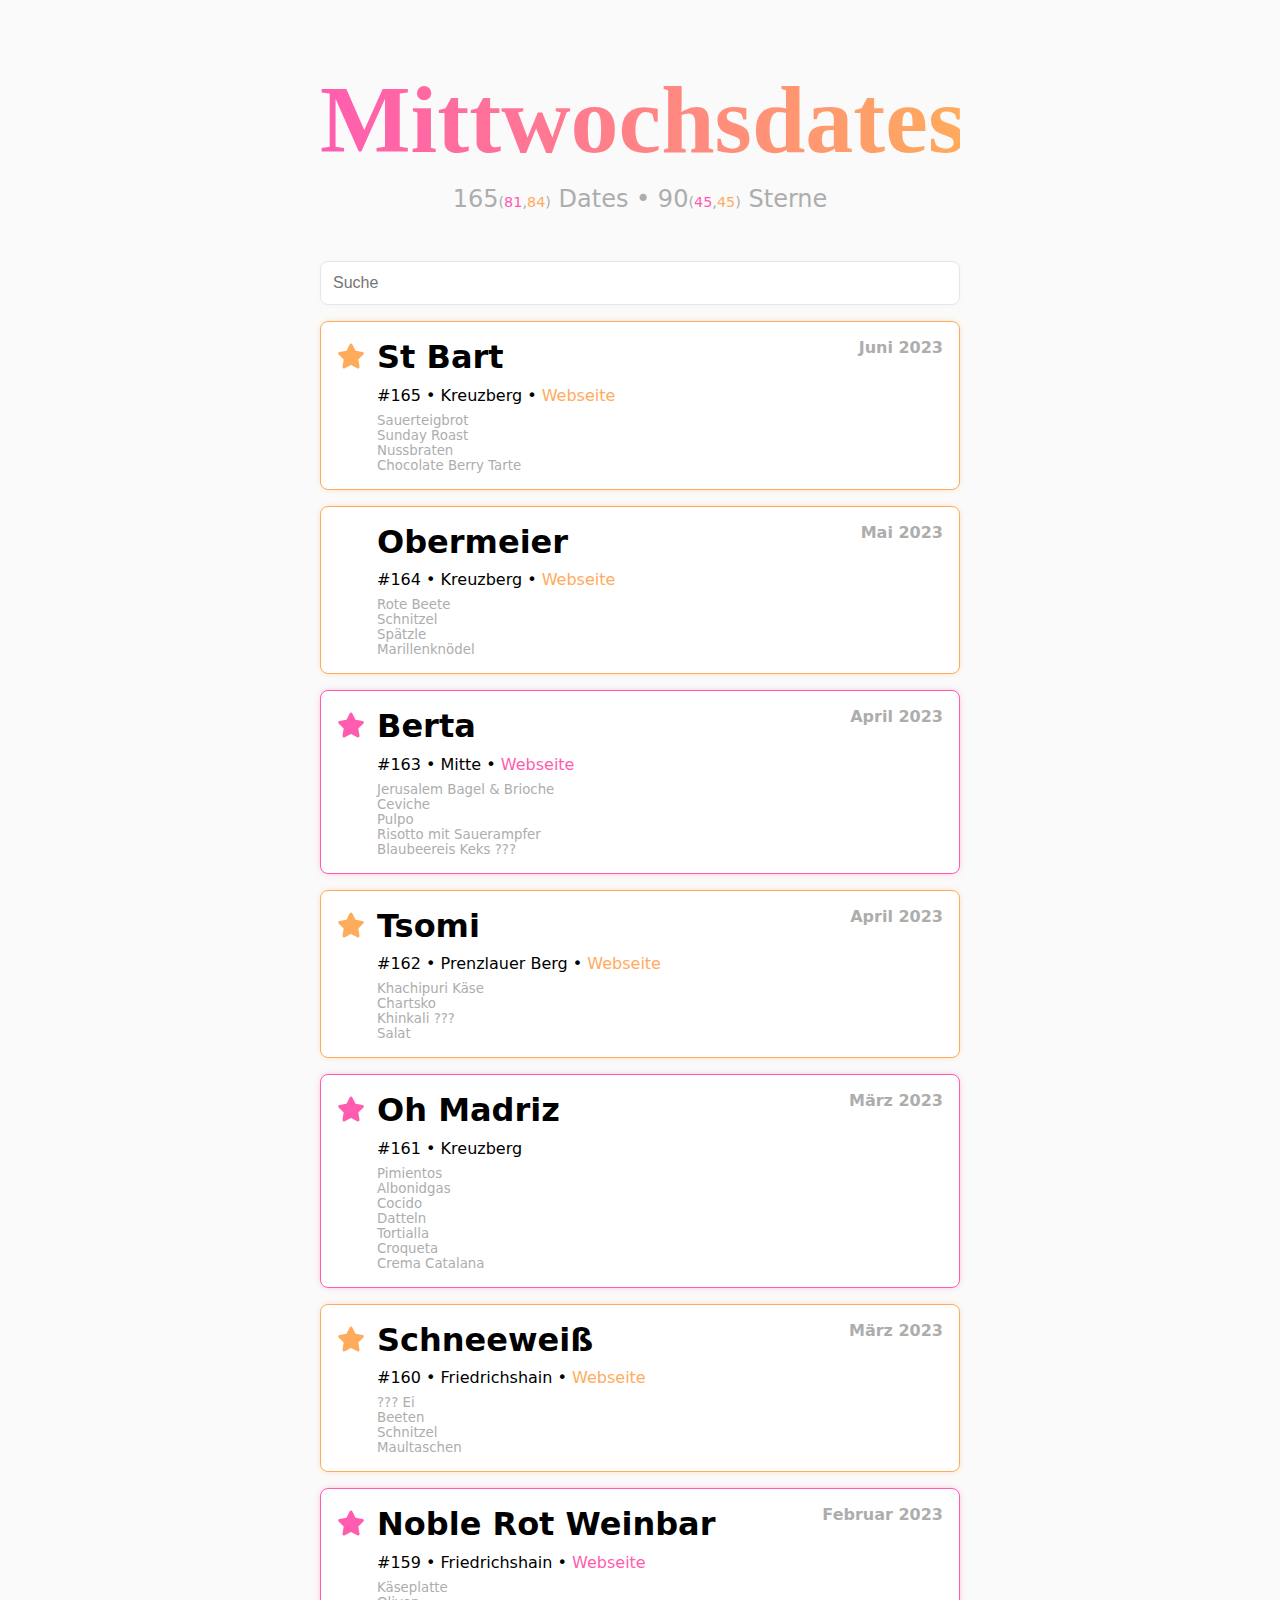
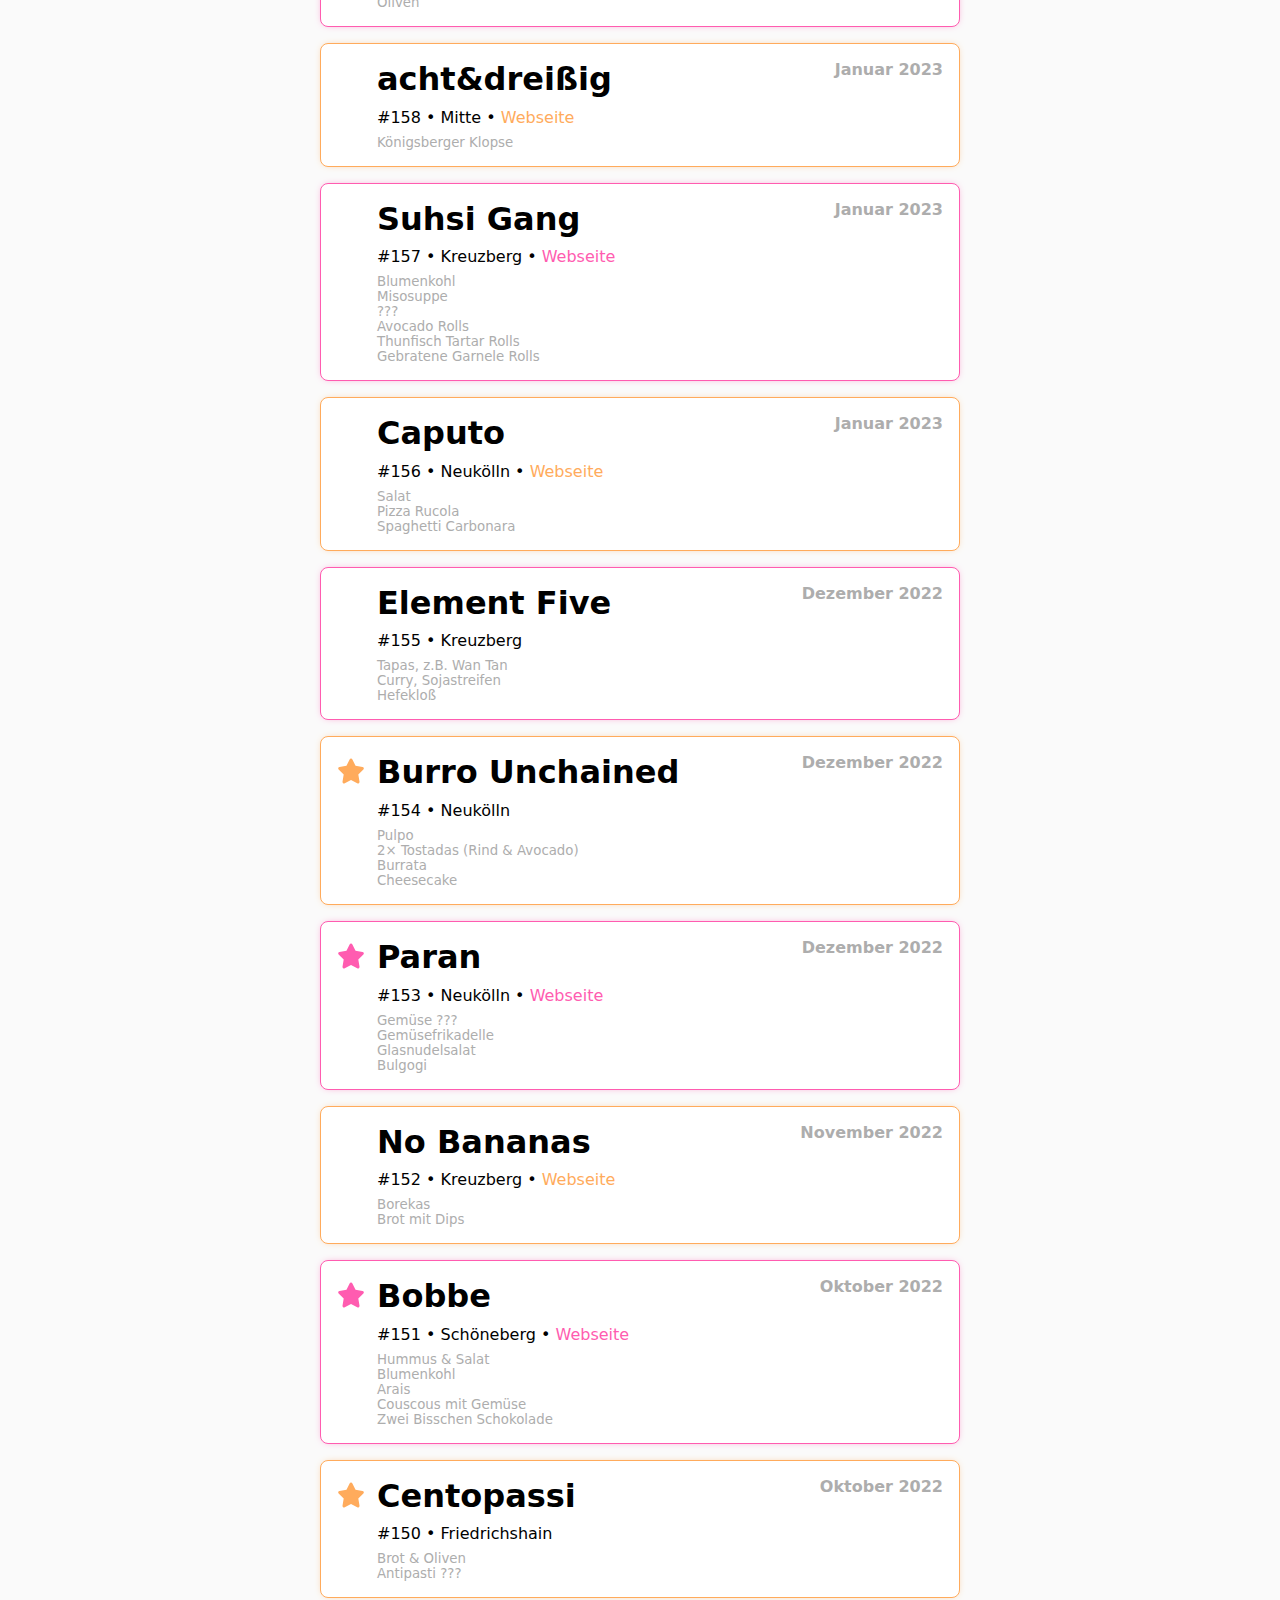
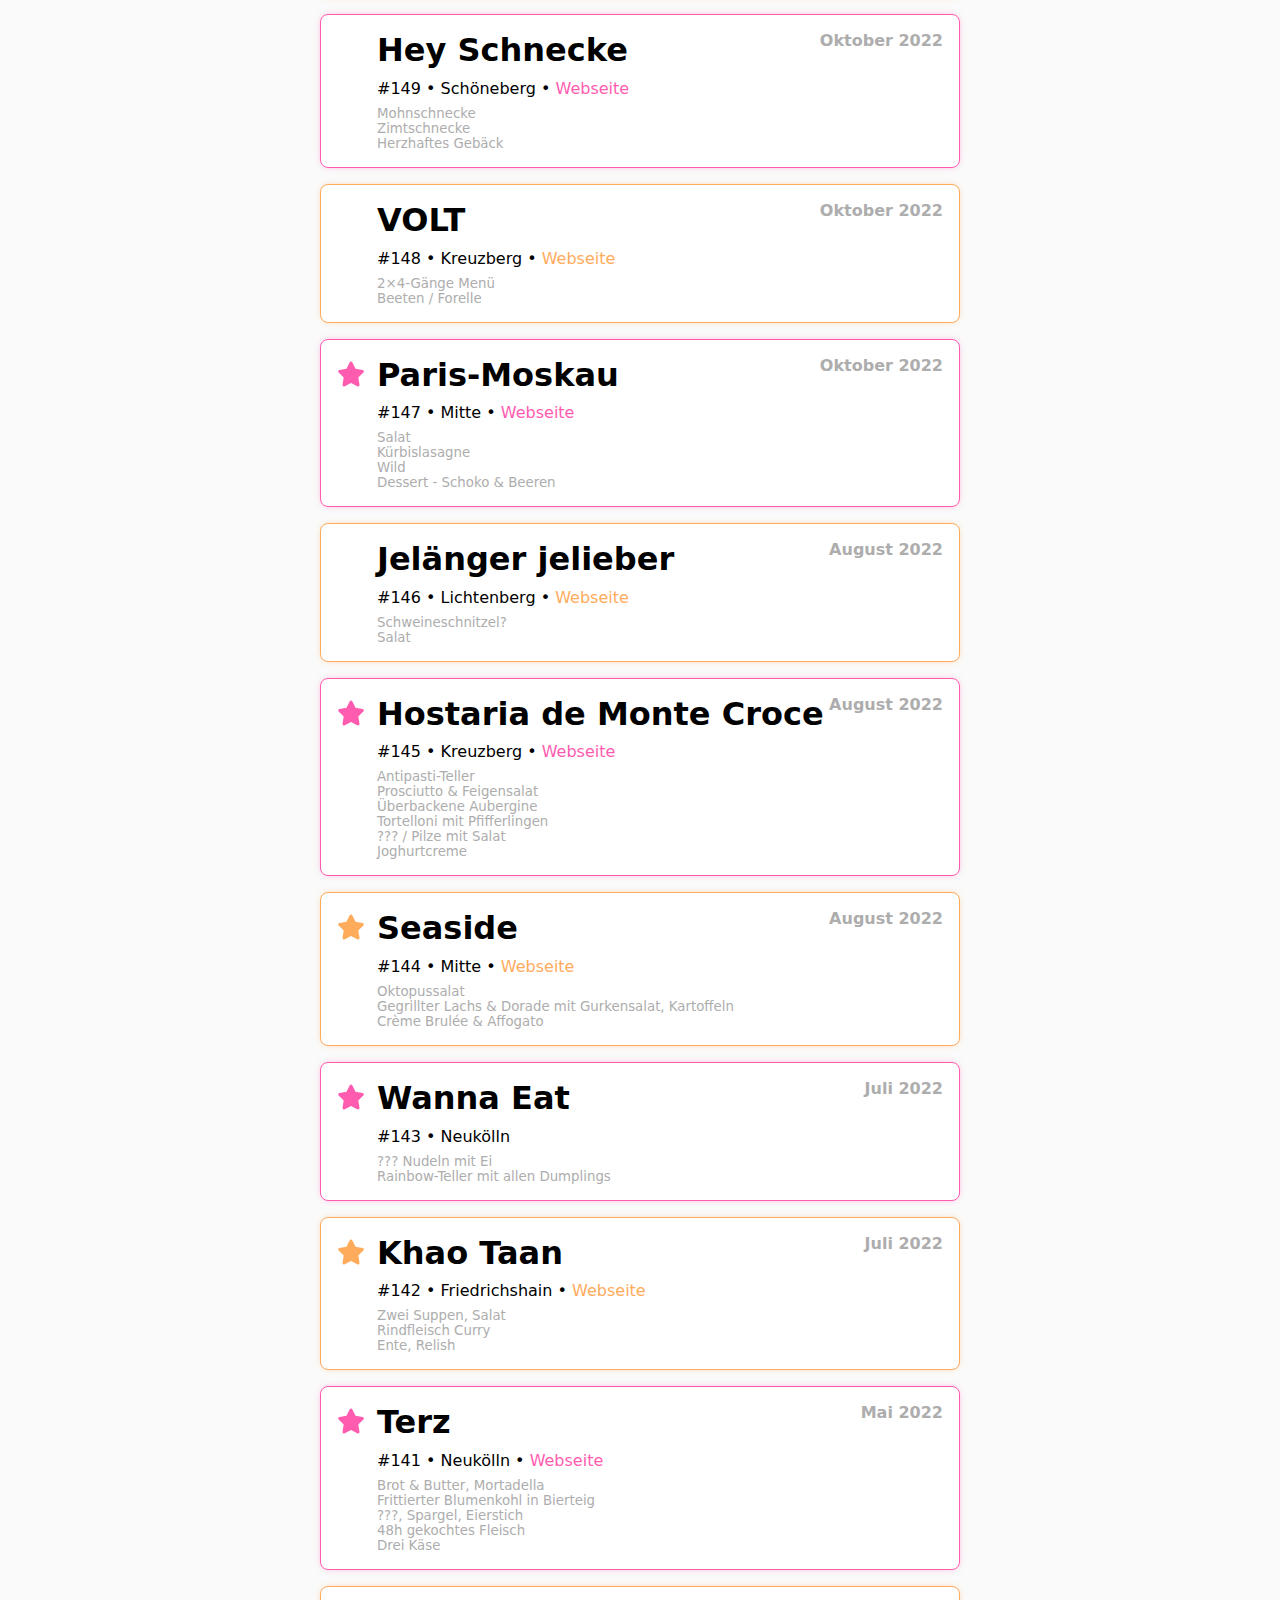
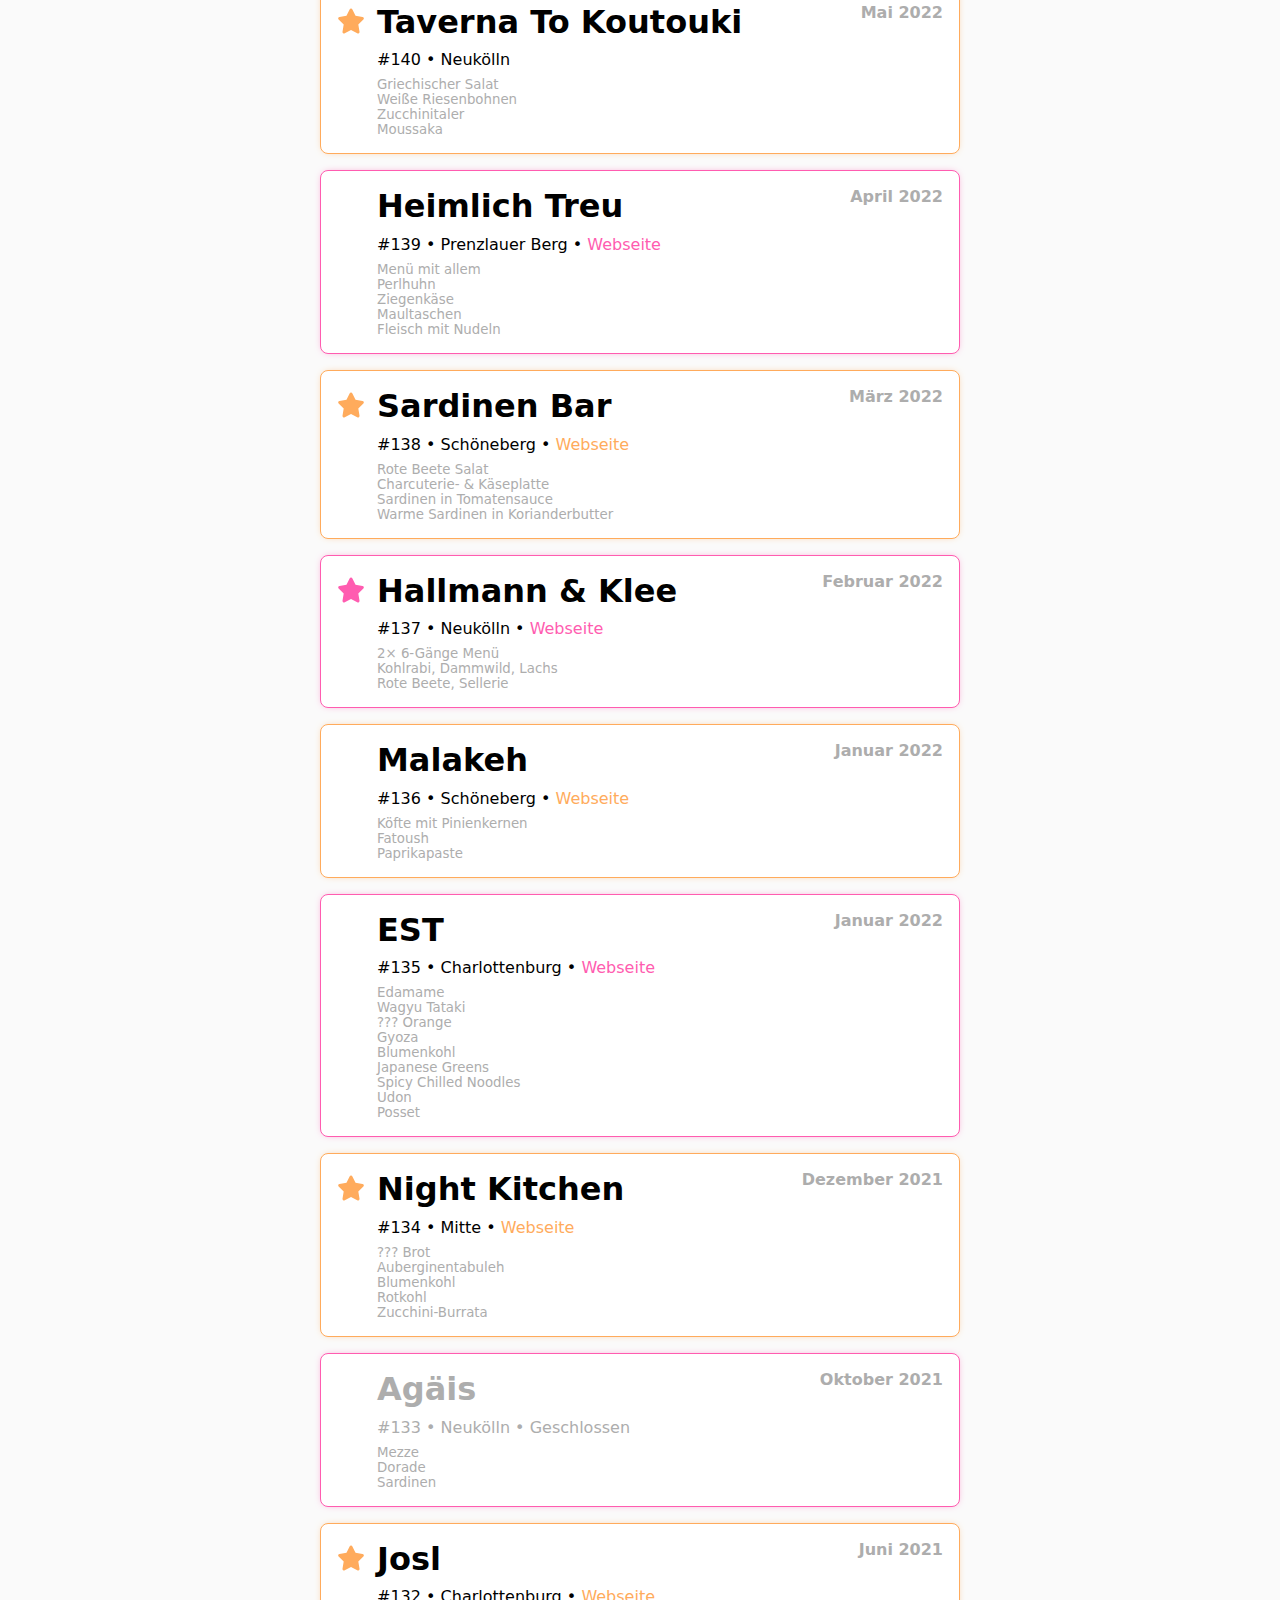
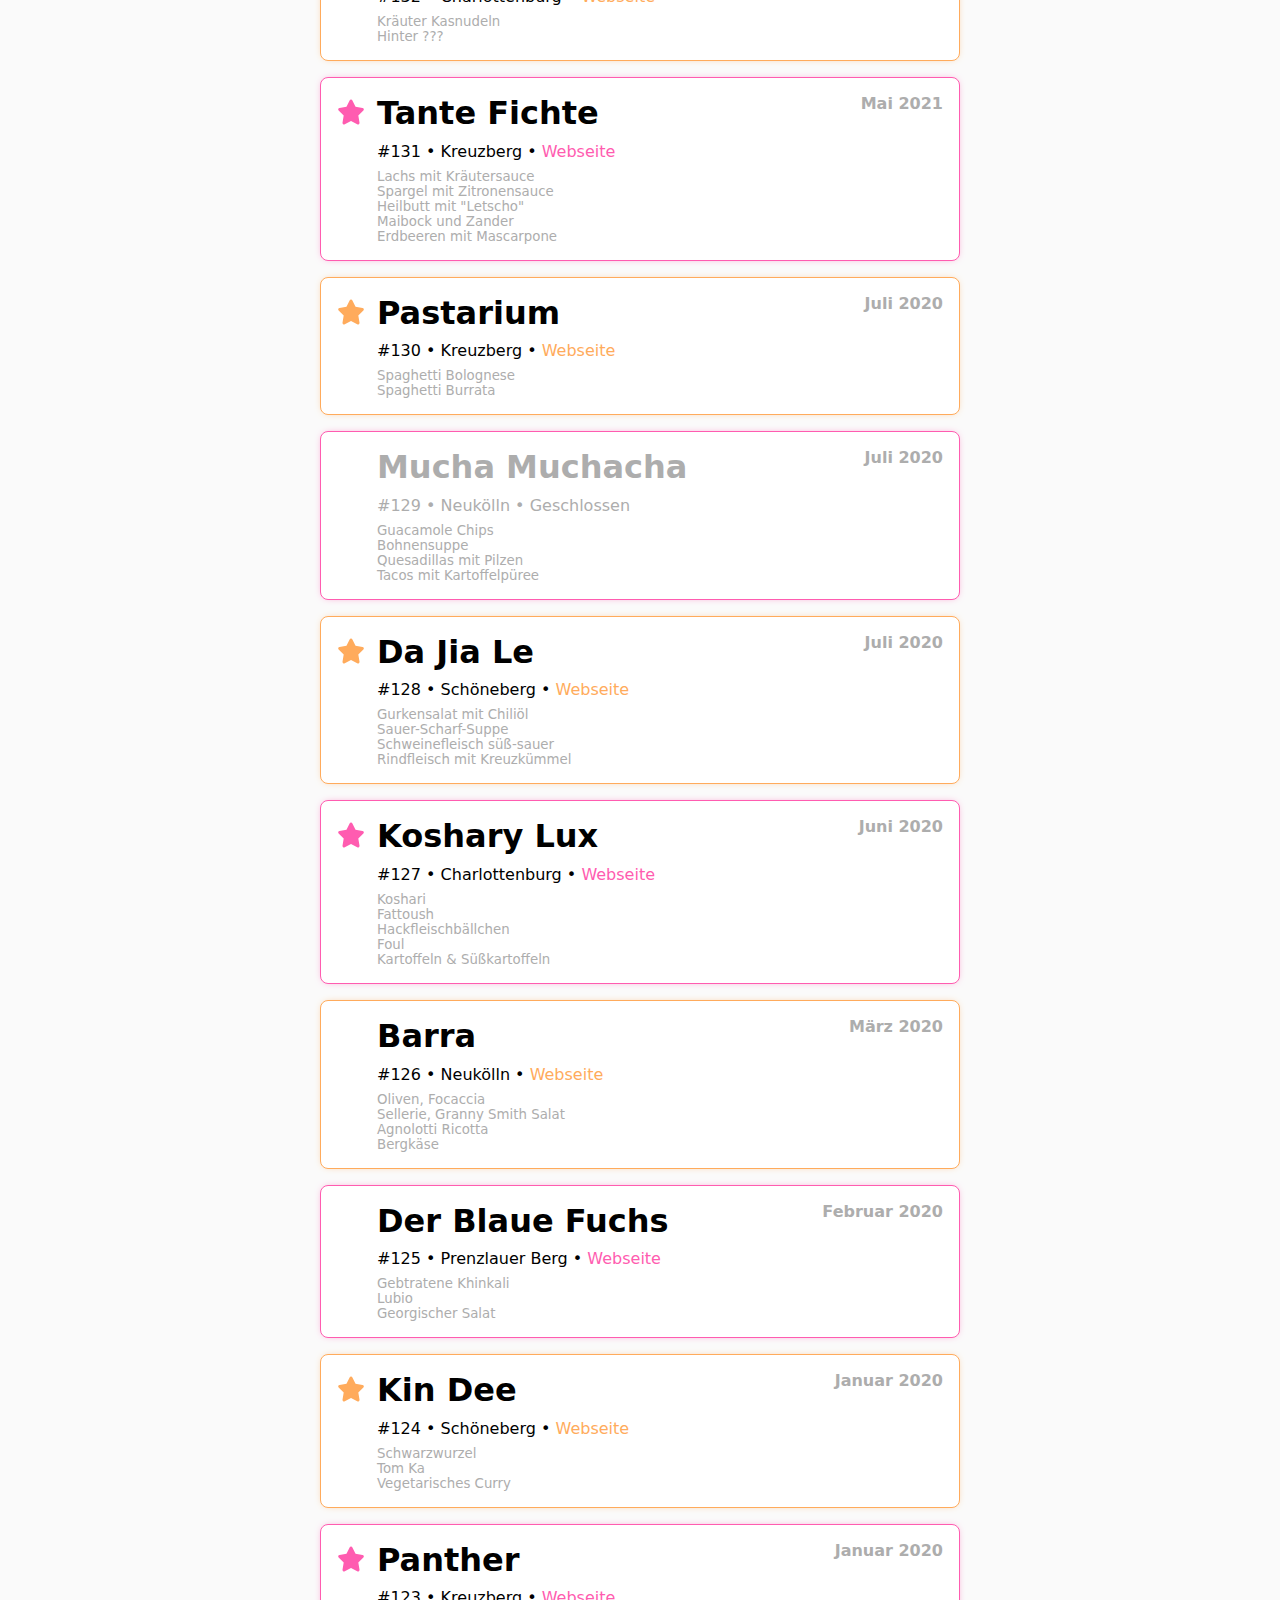
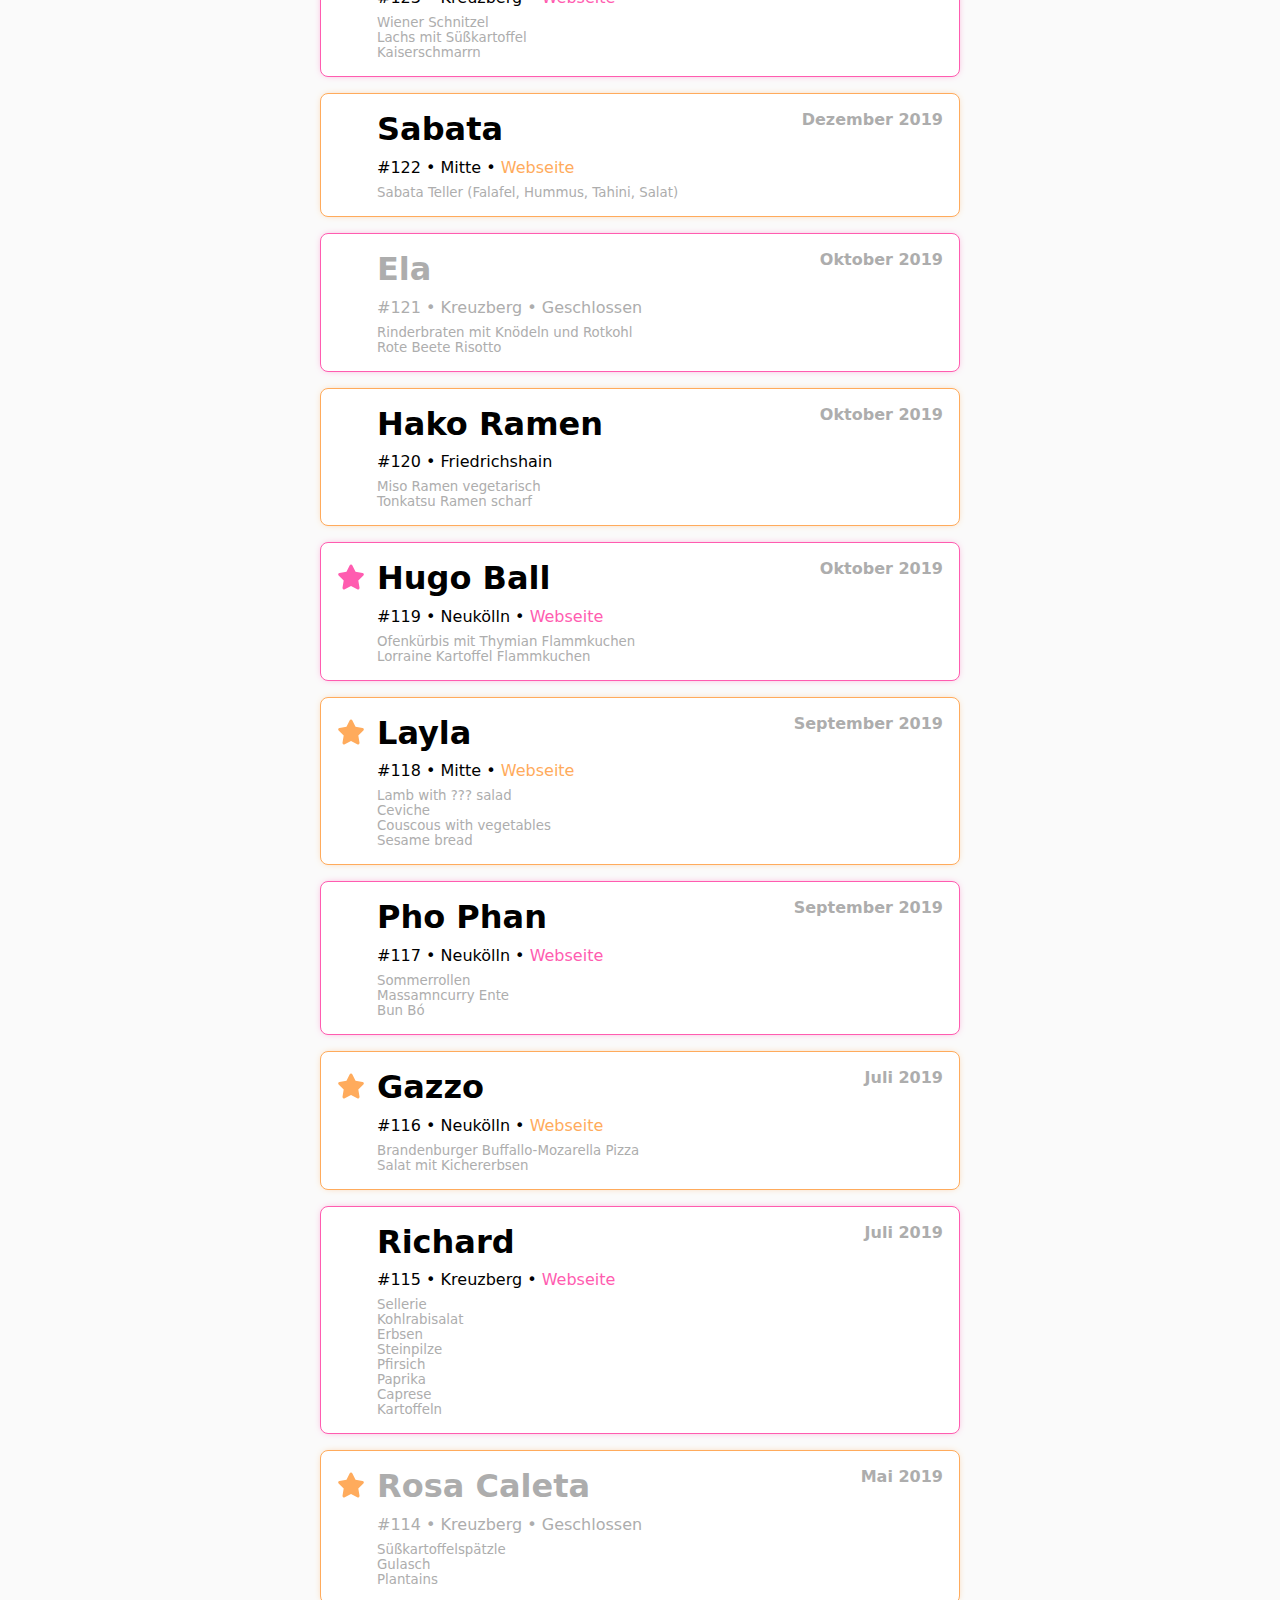
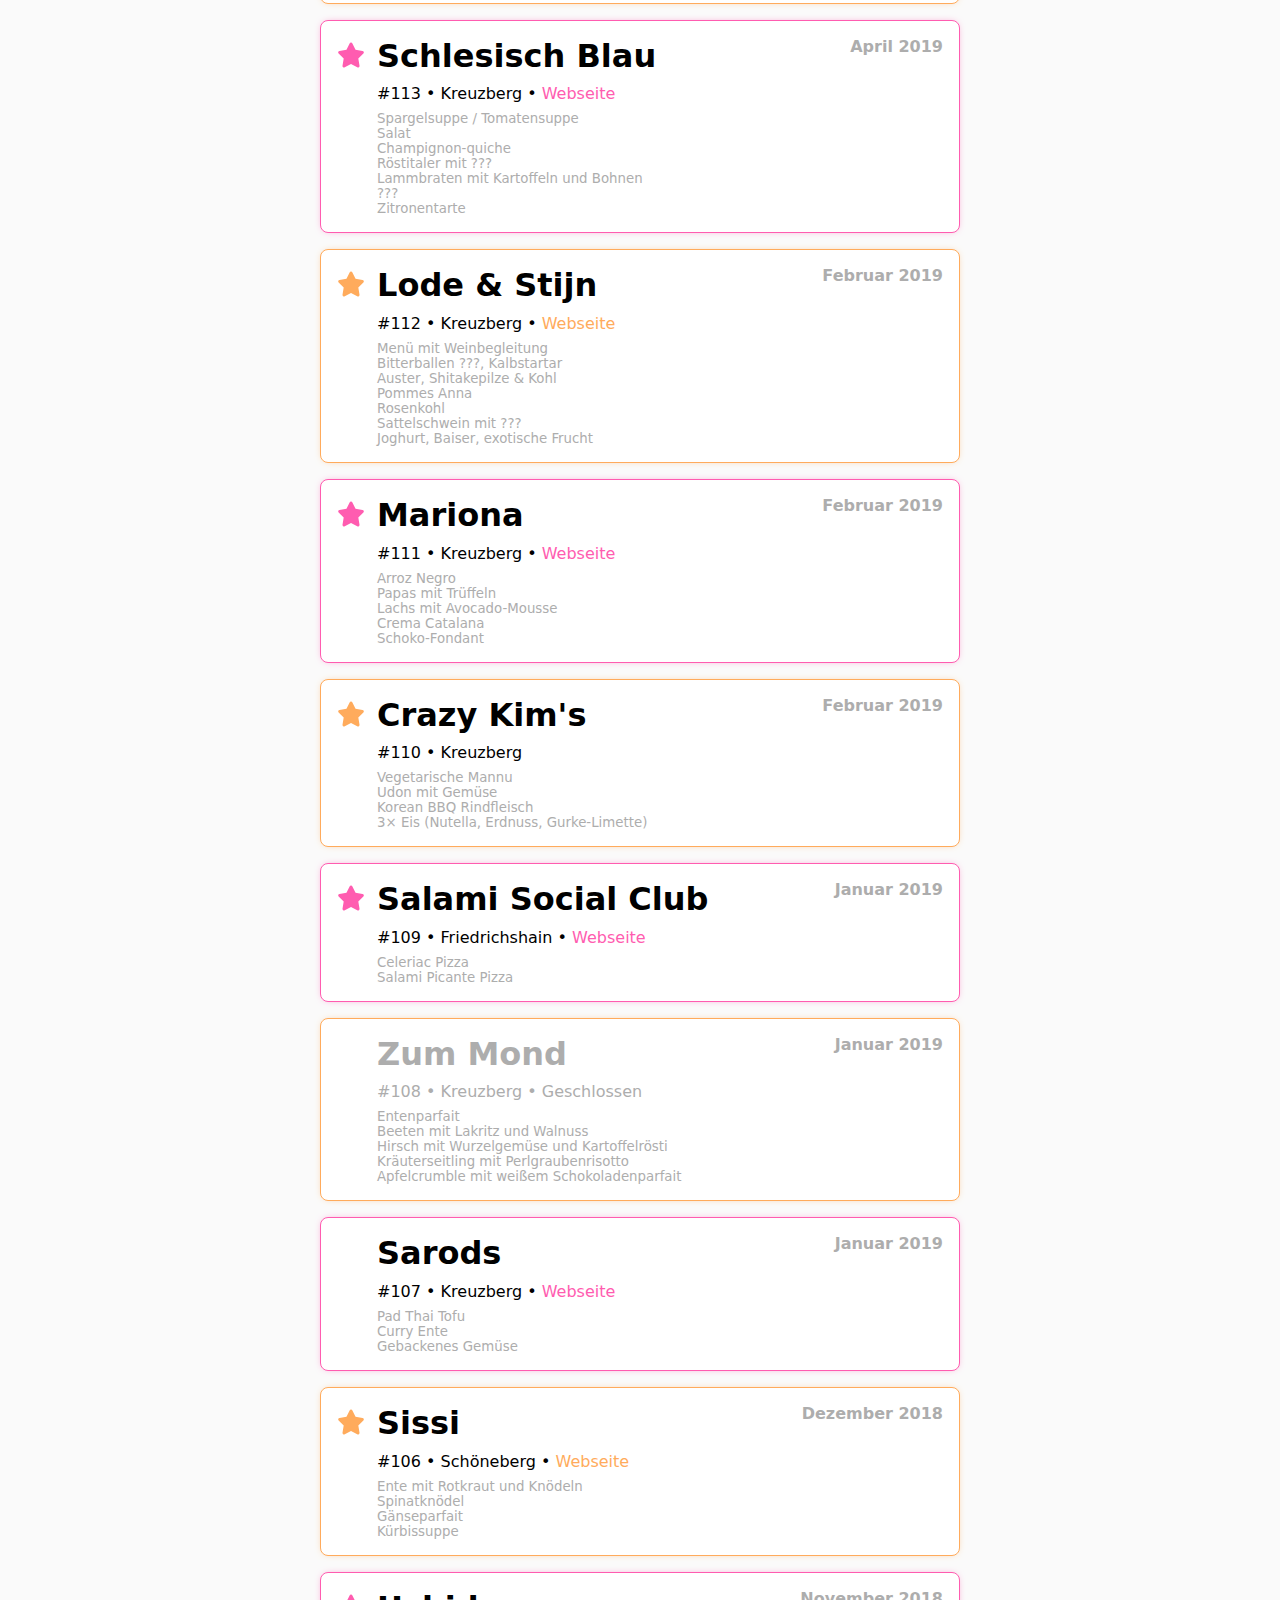
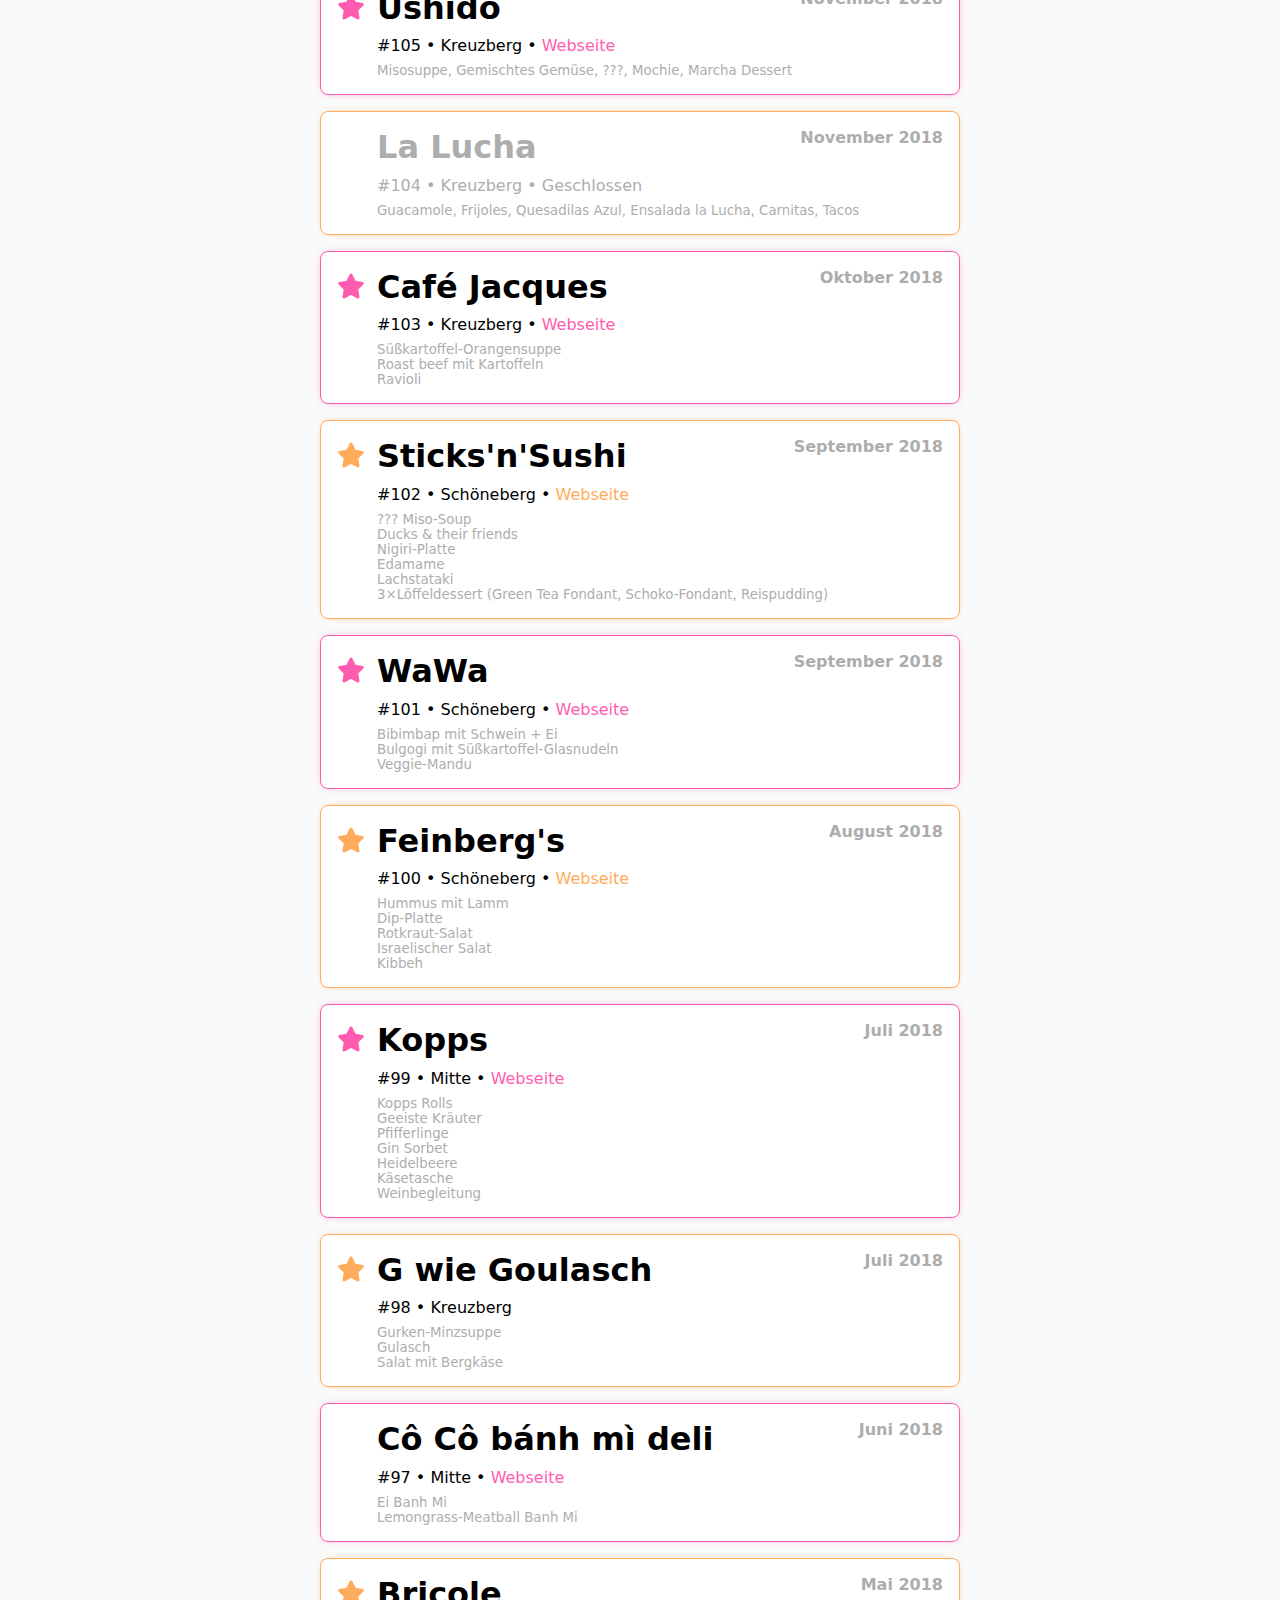
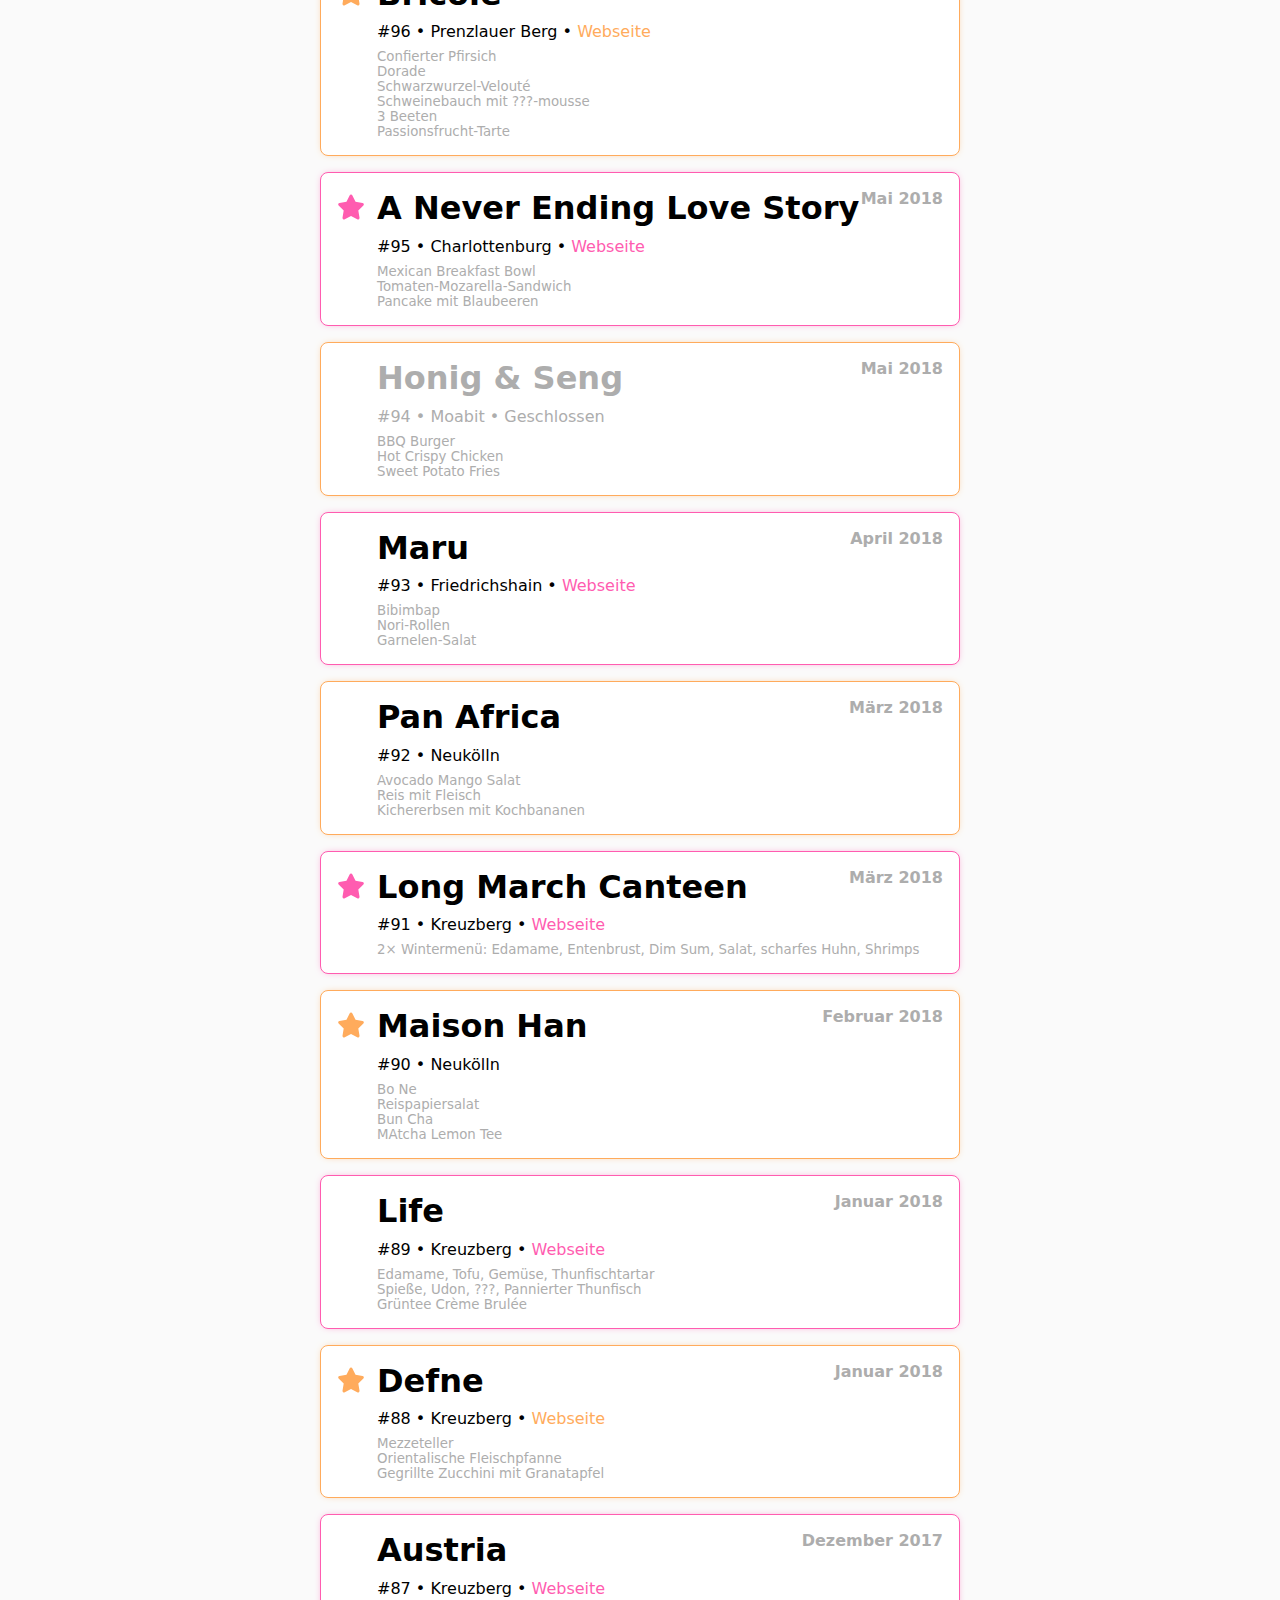
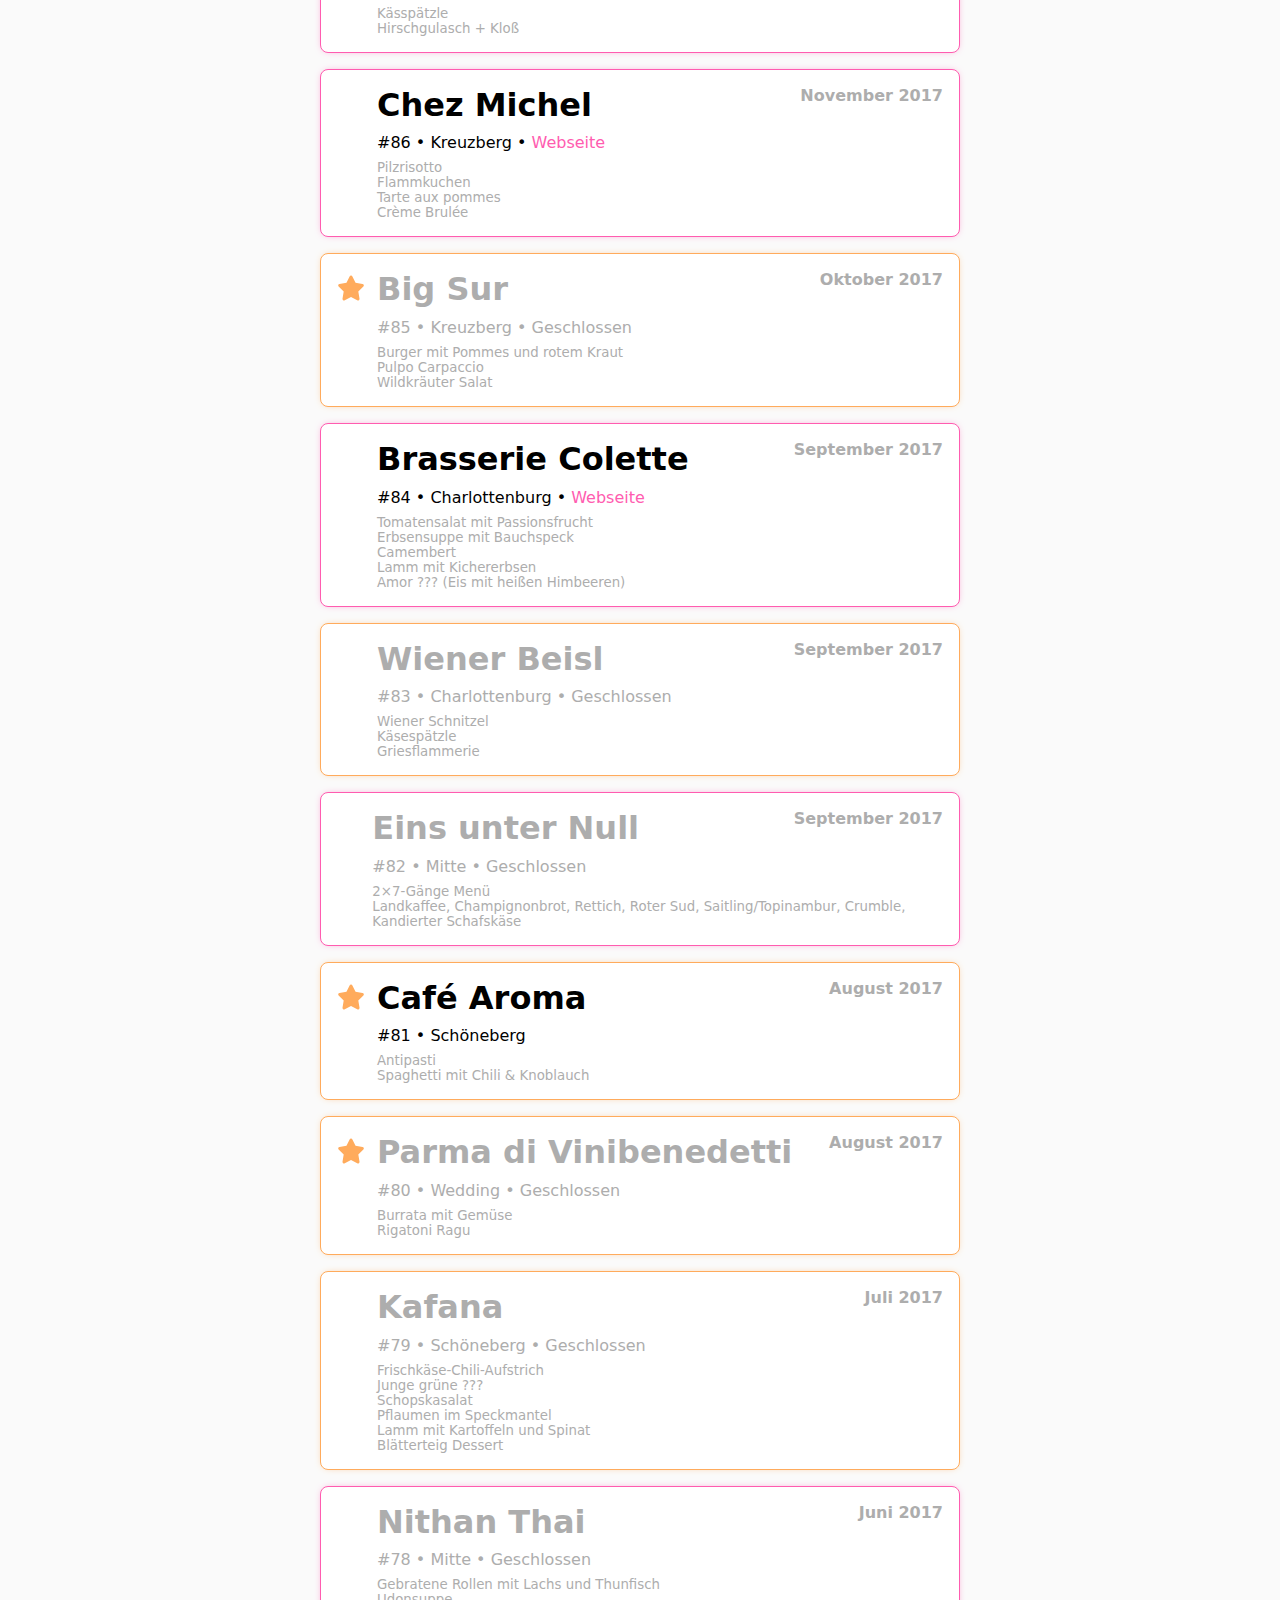
==== mittwochsdates/index.html @ 7191fae0 "mittwochsdates: new page" ====
<!doctype html>
<html>
  <head>
    <meta charset="utf-8">
    <meta name="viewport" content="width=device-width, initial-scale=1" />
    <link rel="stylesheet" type="text/css" href="style.css">
    <script type="module" src="main.js"></script>
    <title>Mittwochsdates</title>
  </head>
  <body>
    <h1>Mittwochsdates</h1>
    <p id="stats"></p>
    <div id="searchbar">
      <div>
        <input id="search" type="text" placeholder="Suche"/>
        <span id="count" hidden></span>
      </div>
    </div>
    <ul id="restaurants"></ul>
  </body>
</html>
---- mittwochsdates/style.css ----
:root {
  --faina-color: hsl(329, 100%, 68%);
  --lars-color: hsl(29, 100%, 68%);
  --highlight-color: color-mix(in srgb, var(--faina-color), var(--lars-color));
  --light-text-color: hsl(0, 0%, 68%);
  --border-color: hsl(0, 0%, 68%);
  --light-border-color: hsl(0, 0%, 90%);
}

/* https://meowni.ca/hidden.is.a.lie.html */
[hidden] {
  display: none !important;
}

@font-face {
  font-family: Lobster;
  src: url("./lobster.regular.otf");
}

body {
  font-family: system-ui;

  background: #fafafa;
  max-width: 40em;
  padding: 0 1rem;
  margin: 0 auto;
}

h1 {
  font-family: Lobster;
  font-size: 6rem;
  margin-bottom: 0.1em;
  text-align: center;

  color: transparent;
  background: linear-gradient(85deg, var(--faina-color), var(--lars-color));
  background-clip: text;
  -webkit-background-clip: text; /* for Chrome */
}

@media (max-width: 650px) {
  h1 { font-size: 4rem; }
}

@media (max-width: 450px) {
  h1 { font-size: 3rem; }
}

ul#restaurants {
  list-style-type: none;
  padding: 0;
}

.restaurant {
  background: white;
  padding: 1rem;
  border-radius: 8px;
  border: 1px solid var(--border-color);
  box-shadow: 0px 0px 8px -4px var(--border-color);
  margin-bottom: 1rem;
  display: flex;
}

.restaurant.lars {
  border: 1px solid var(--lars-color);
  box-shadow: 0px 0px 8px -4px var(--lars-color);
}

.restaurant.faina {
  border: 1px solid var(--faina-color);
  box-shadow: 0px 0px 8px -4px var(--faina-color);
}

.restaurant .icon {
  margin-top: 0.25rem;
  margin-right: 0.75rem;
  width: 1.75rem;
  height: 1.75rem;
}

.restaurant.lars .icon {
  fill: var(--lars-color);
}

.restaurant.faina .icon {
  fill: var(--faina-color);
}

.restaurant a {
  text-decoration: none;
}

.restaurant a:hover {
  text-decoration: underline;
}

.restaurant.lars a,
span.lars {
  color: var(--lars-color);
}

.restaurant.faina a,
span.faina {
  color: var(--faina-color);
}

.restaurant > div {
  flex: 1 1 auto;
}

.restaurant h3 {
  font-size: 2rem;
  margin-top: 0;
  margin-bottom: 0.3em;
}

.restaurant.closed {
  color: var(--light-text-color);
}

.restaurant .properties {
  margin-top: 0;
  margin-bottom: 0.5em;
}

.restaurant .notes {
  color: var(--light-text-color);
  margin: 0;
  white-space: pre-line;
  font-size: smaller;
}

.restaurant .date {
  font-weight: 600;
  color: var(--light-text-color);
  float: right;
}

#searchbar div {
  display: flex;
  border: 1px solid var(--light-border-color);
  box-shadow: 0px 0px 8px -4px var(--light-border-color);
  border-radius: 8px;
  background: white;
  padding: 0.75em;
}

#searchbar div:focus-within {
  border: 1px solid var(--highlight-color);
  box-shadow: 0px 0px 8px -4px var(--highlight-color);
}

#searchbar input[type="text"] {
  flex-grow: 2;
  border: none;
  font-size: 1rem;
  padding: 0;
}

#searchabr input[type="text"]::placeholder {
  color: var(--light-text-color);
}

#searchbar input[type="text"]:focus {
  outline: none;
}

#count {
  color: var(--light-text-color);
  background: white;
}

#stats {
  color: var(--light-text-color);
  font-size: 1.5em;
  text-align: center;
  margin-top: 0;
  margin-bottom: 2em;
}

@media (max-width: 650px) {
  #stats { font-size: 1.25em; }
}

@media (max-width: 450px) {
  #stats { font-size: 1rem; }
}

#stats span.detail {
  font-size: 0.6em;
}
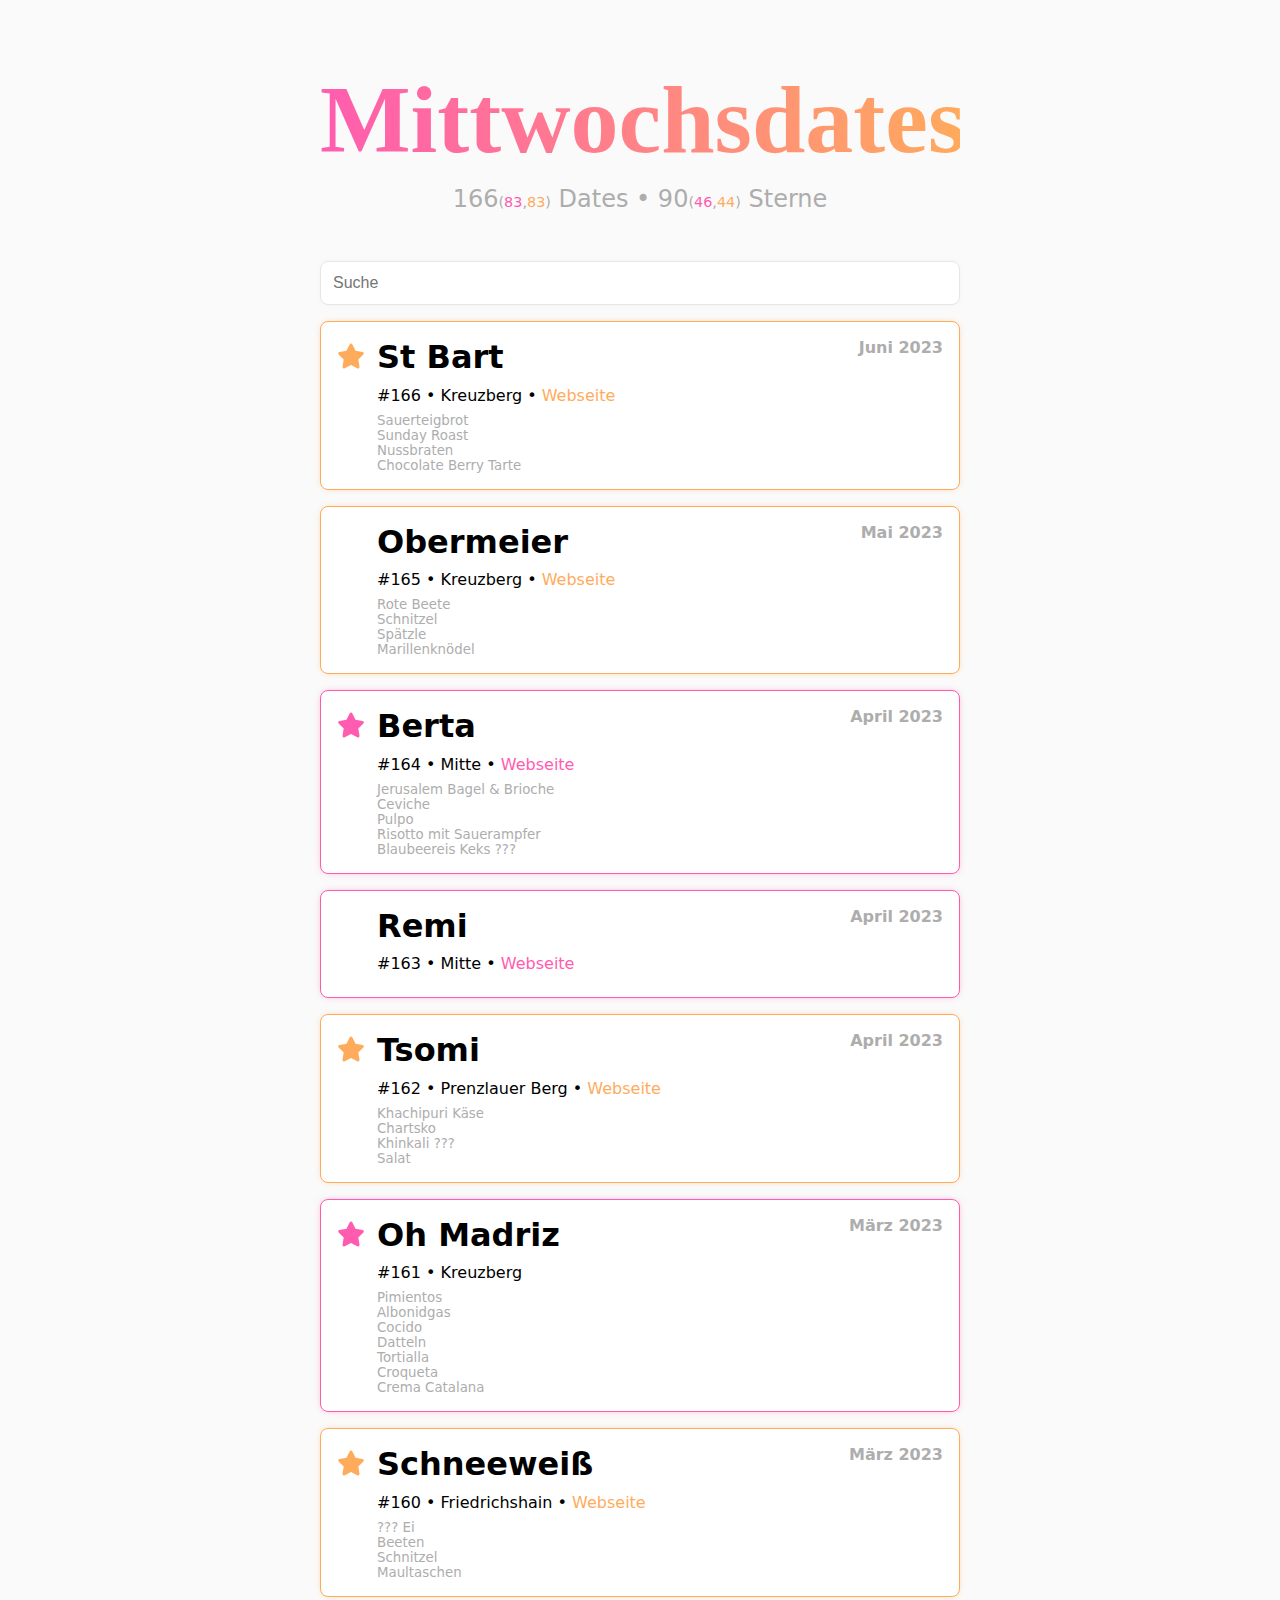
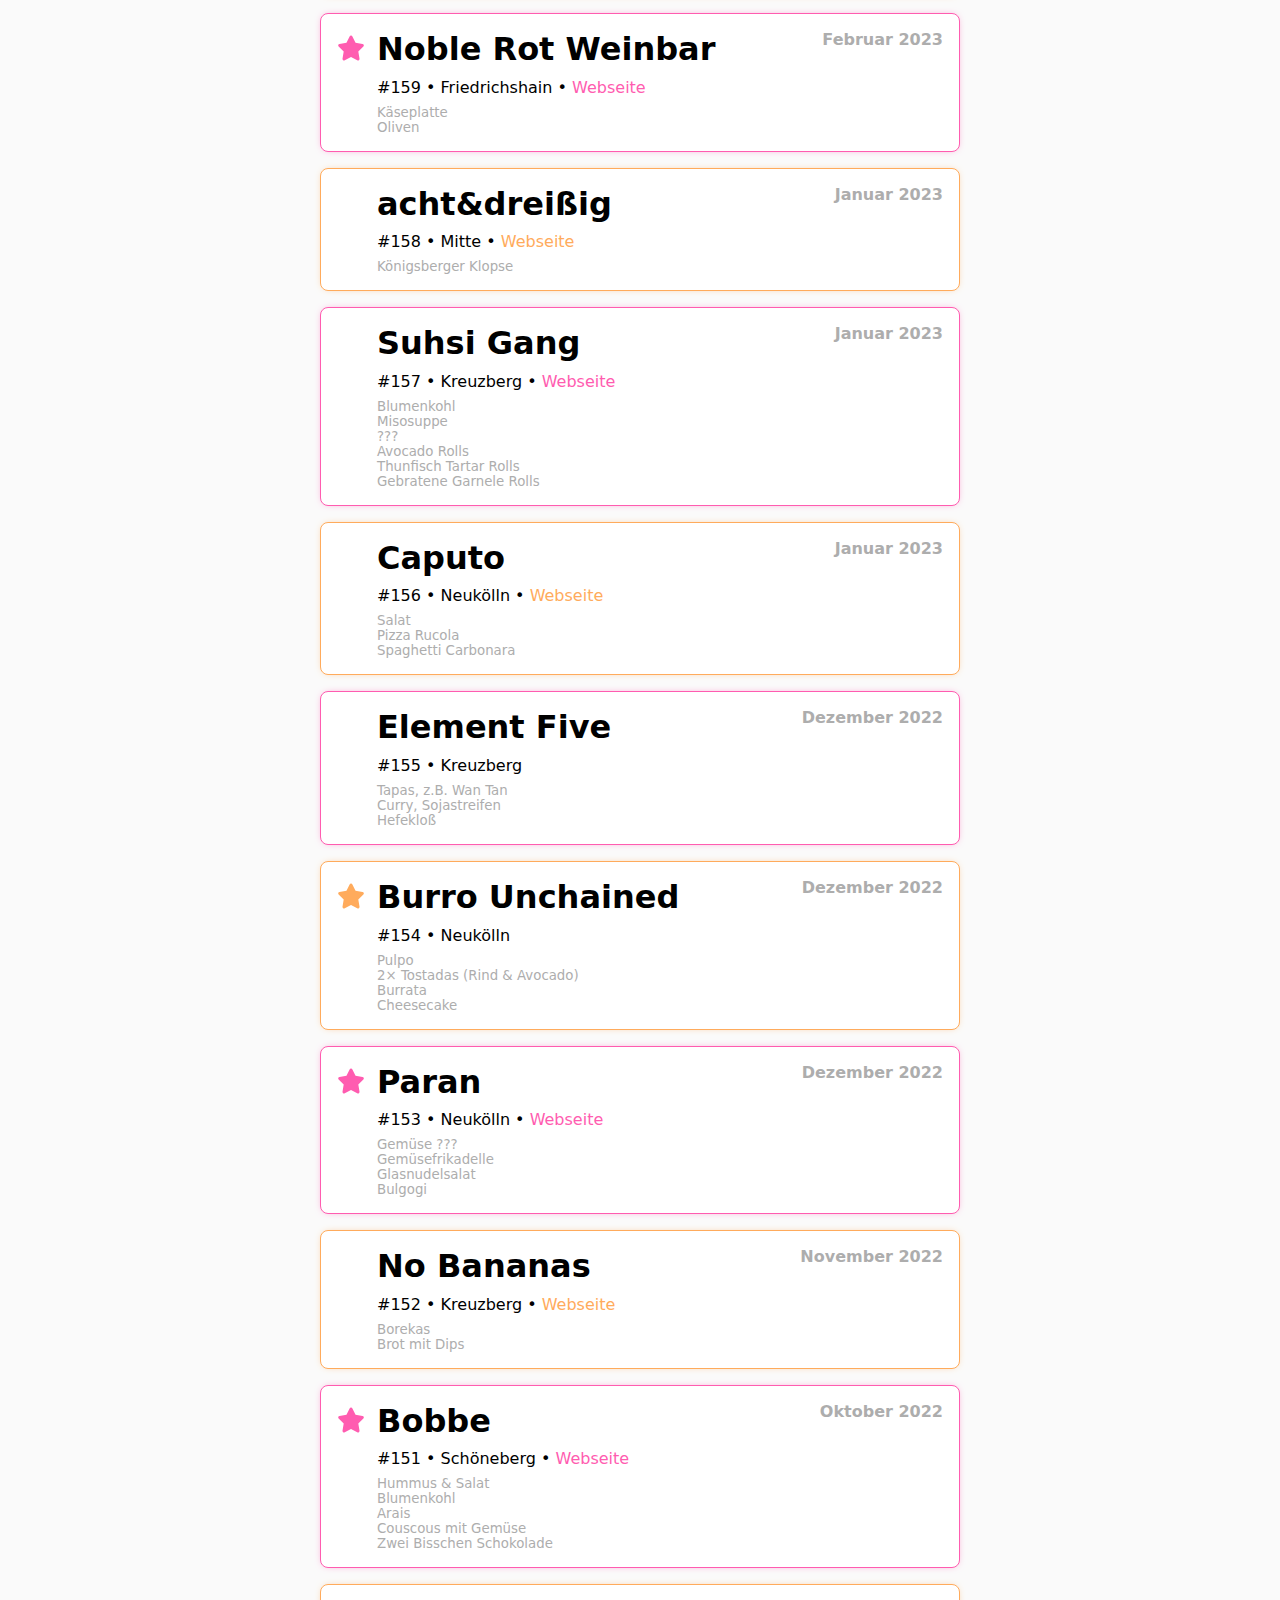
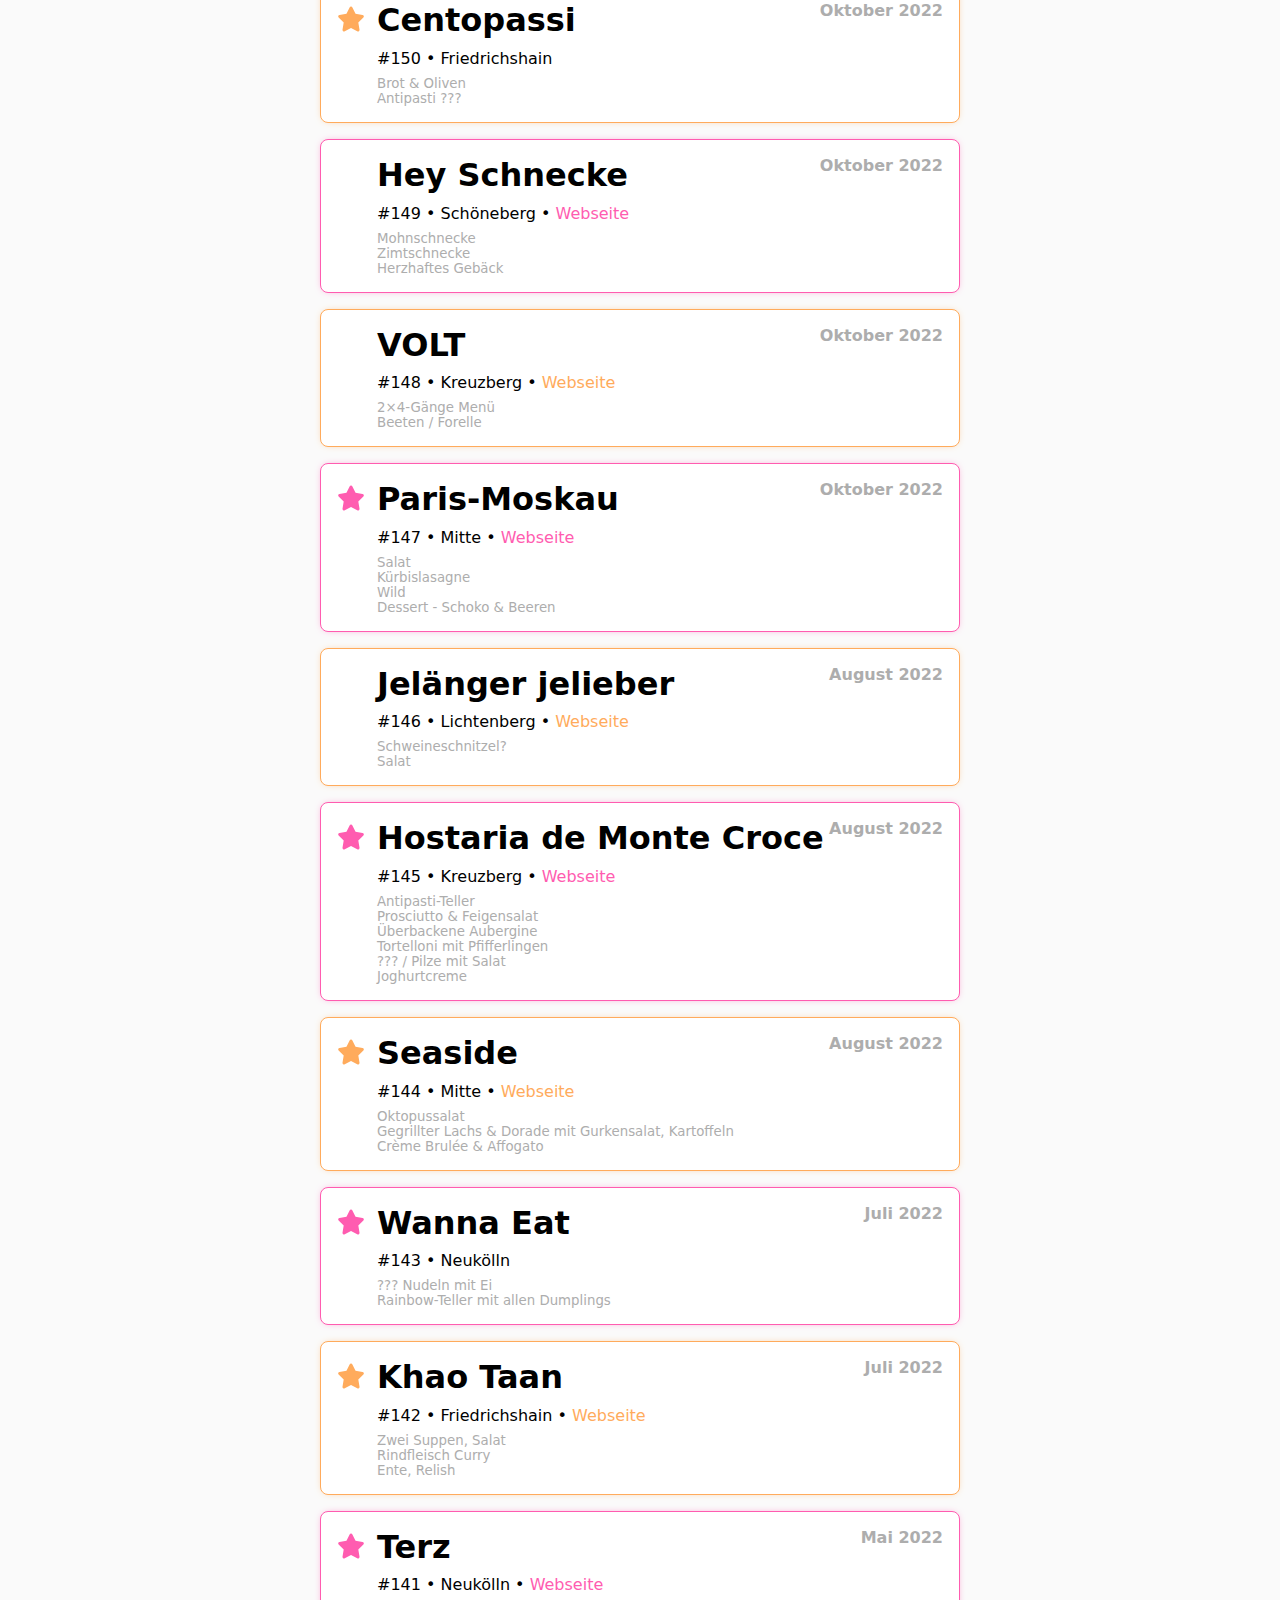
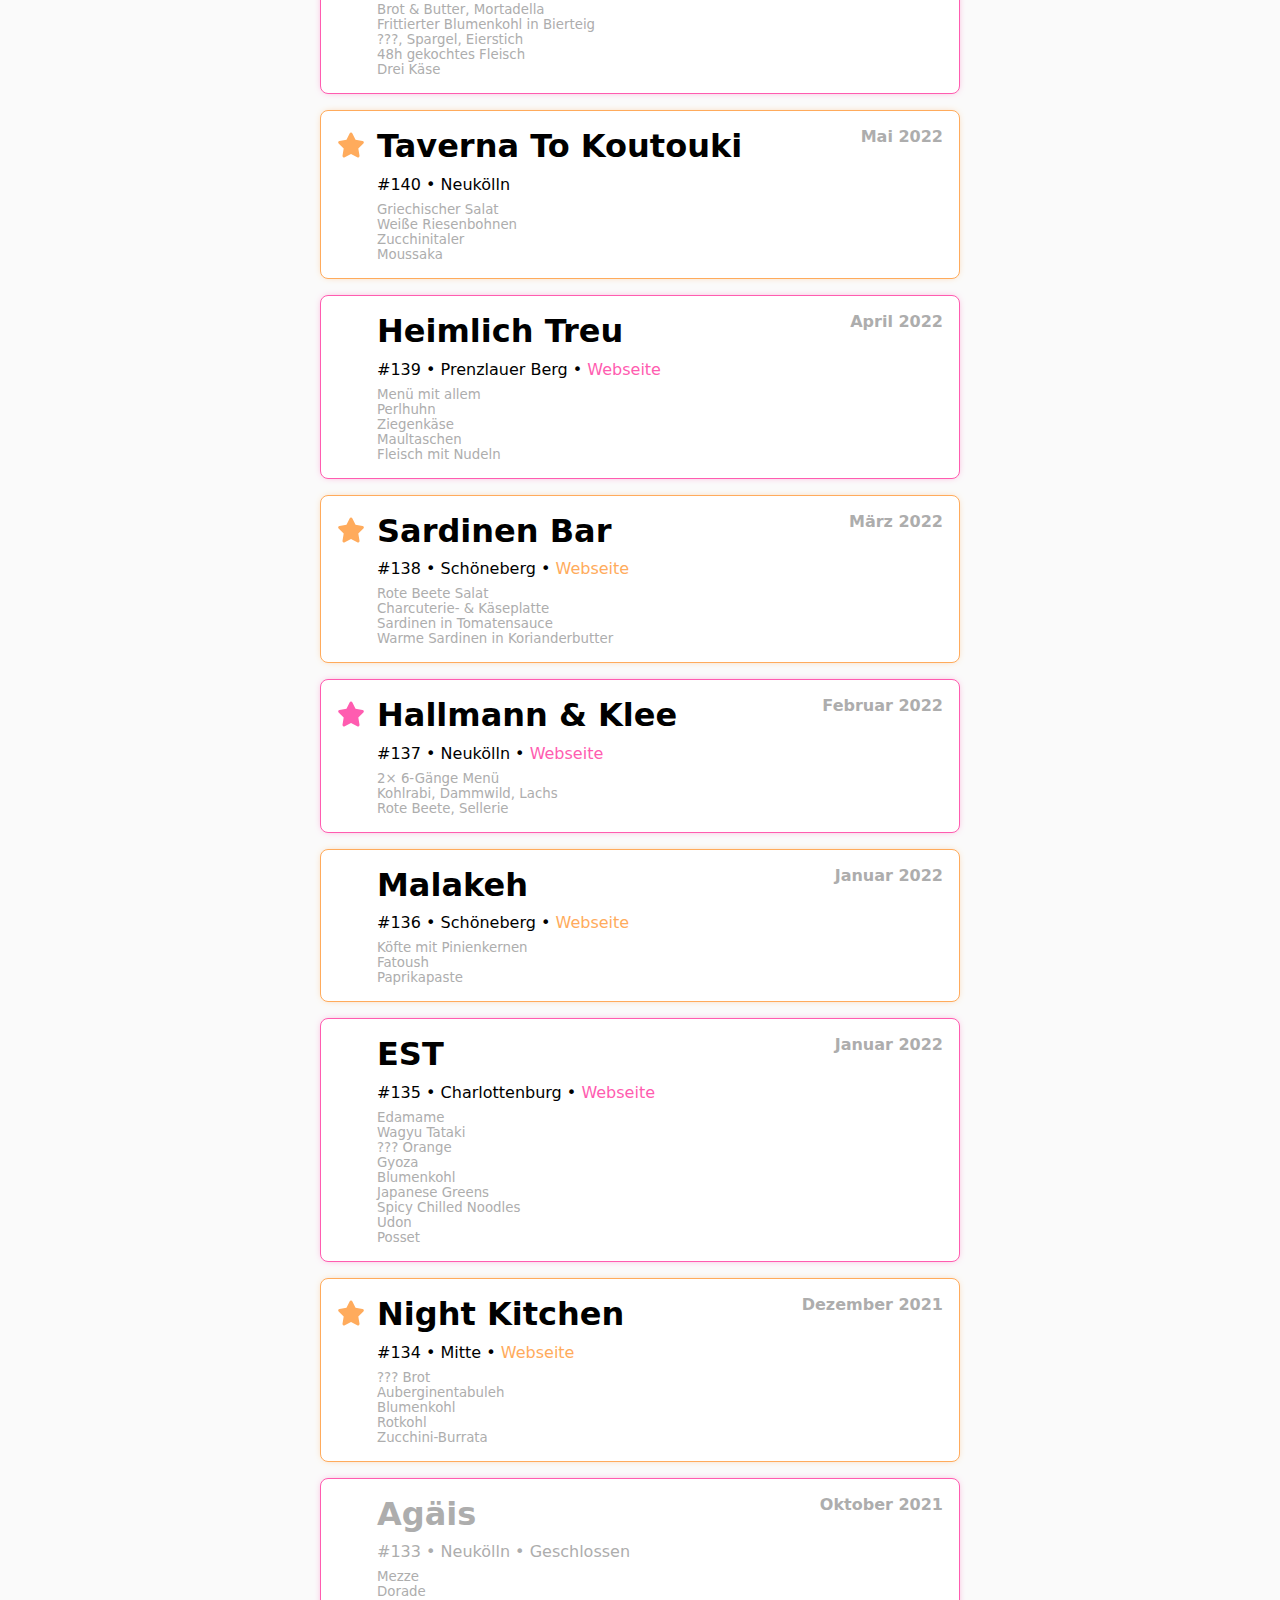
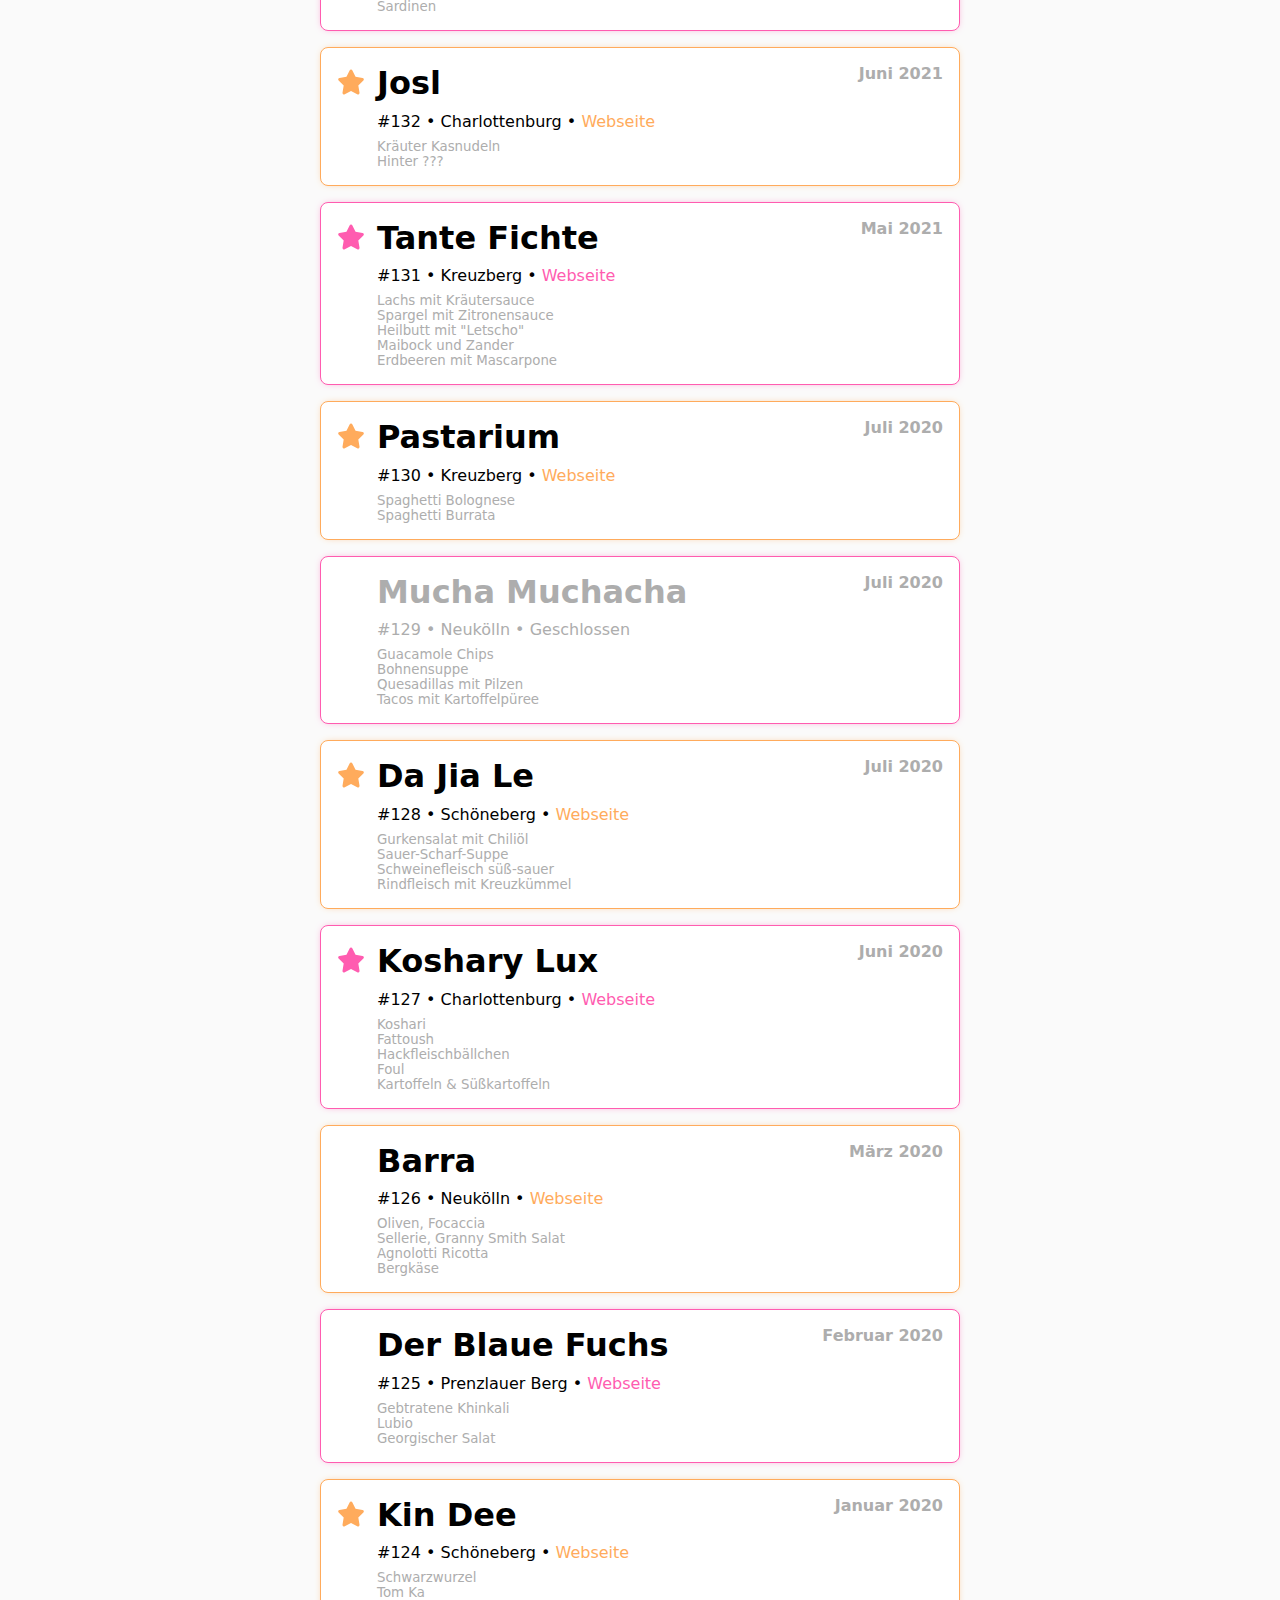
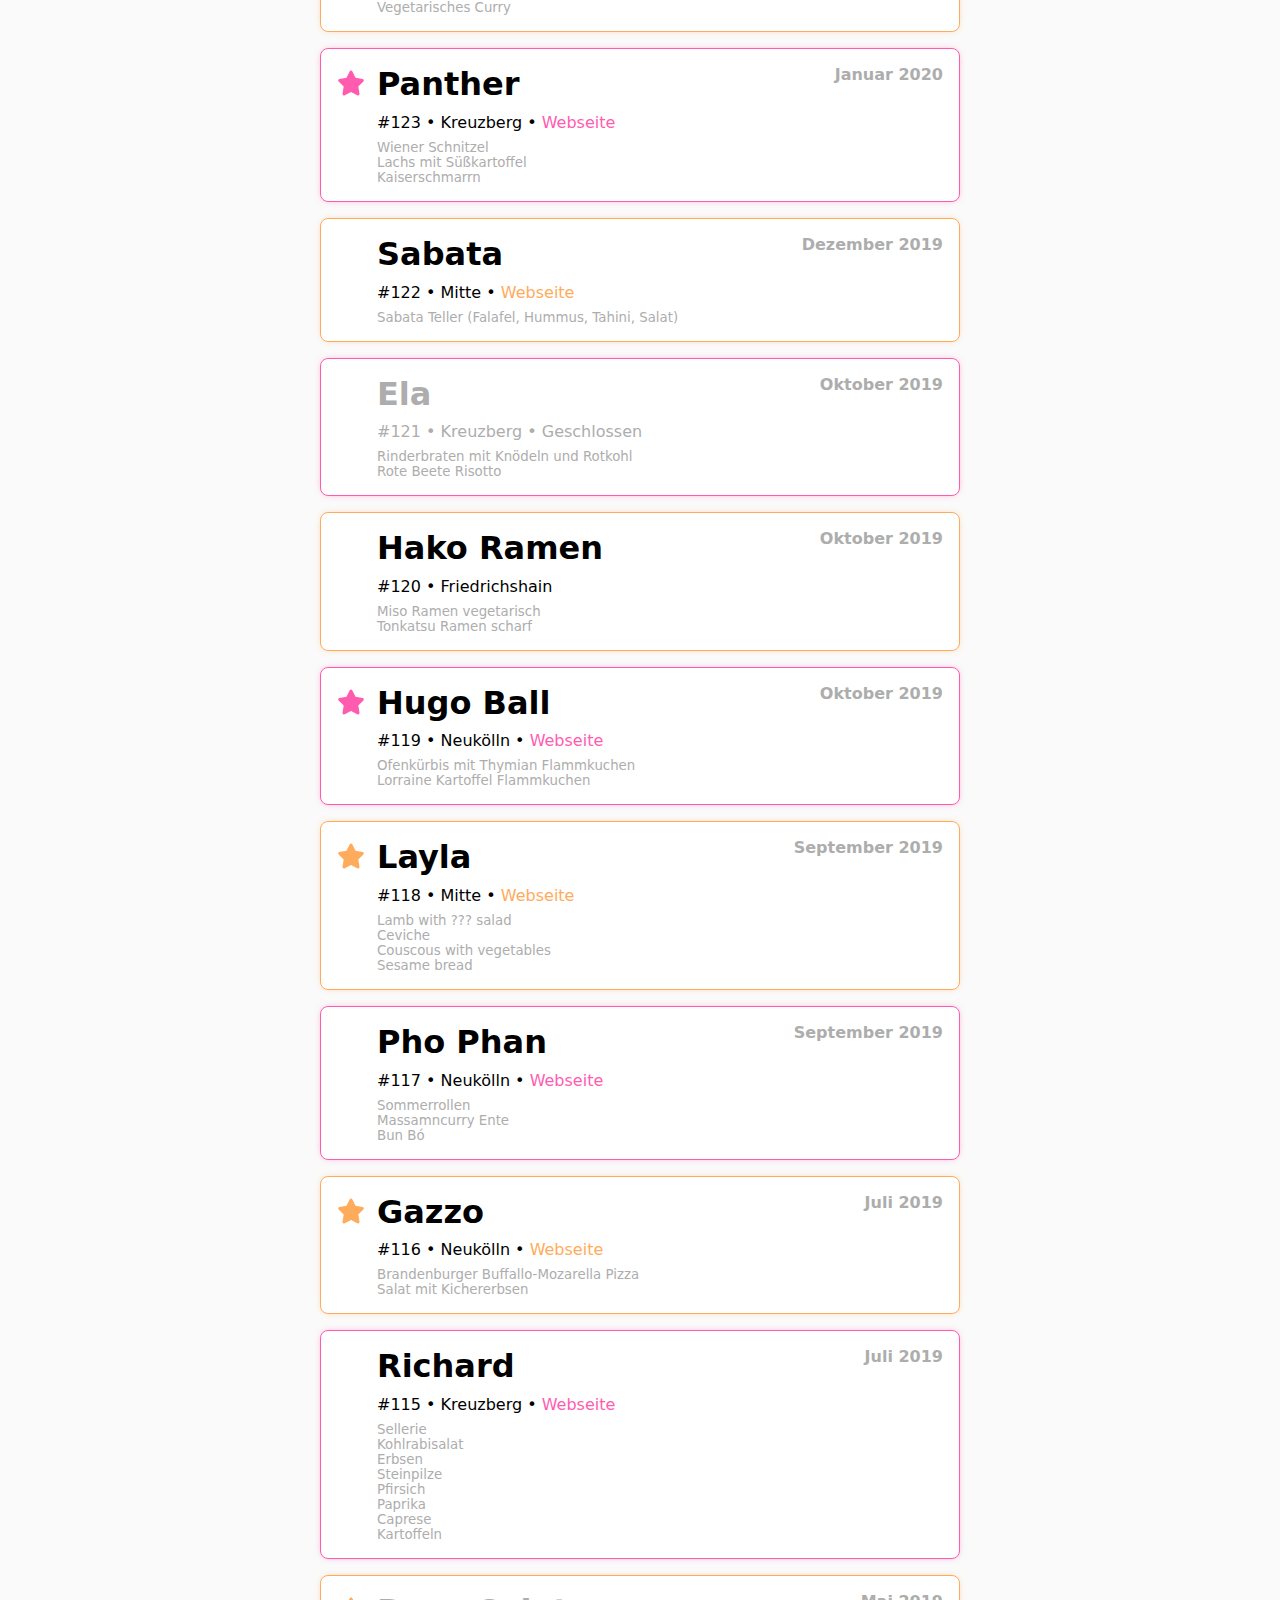
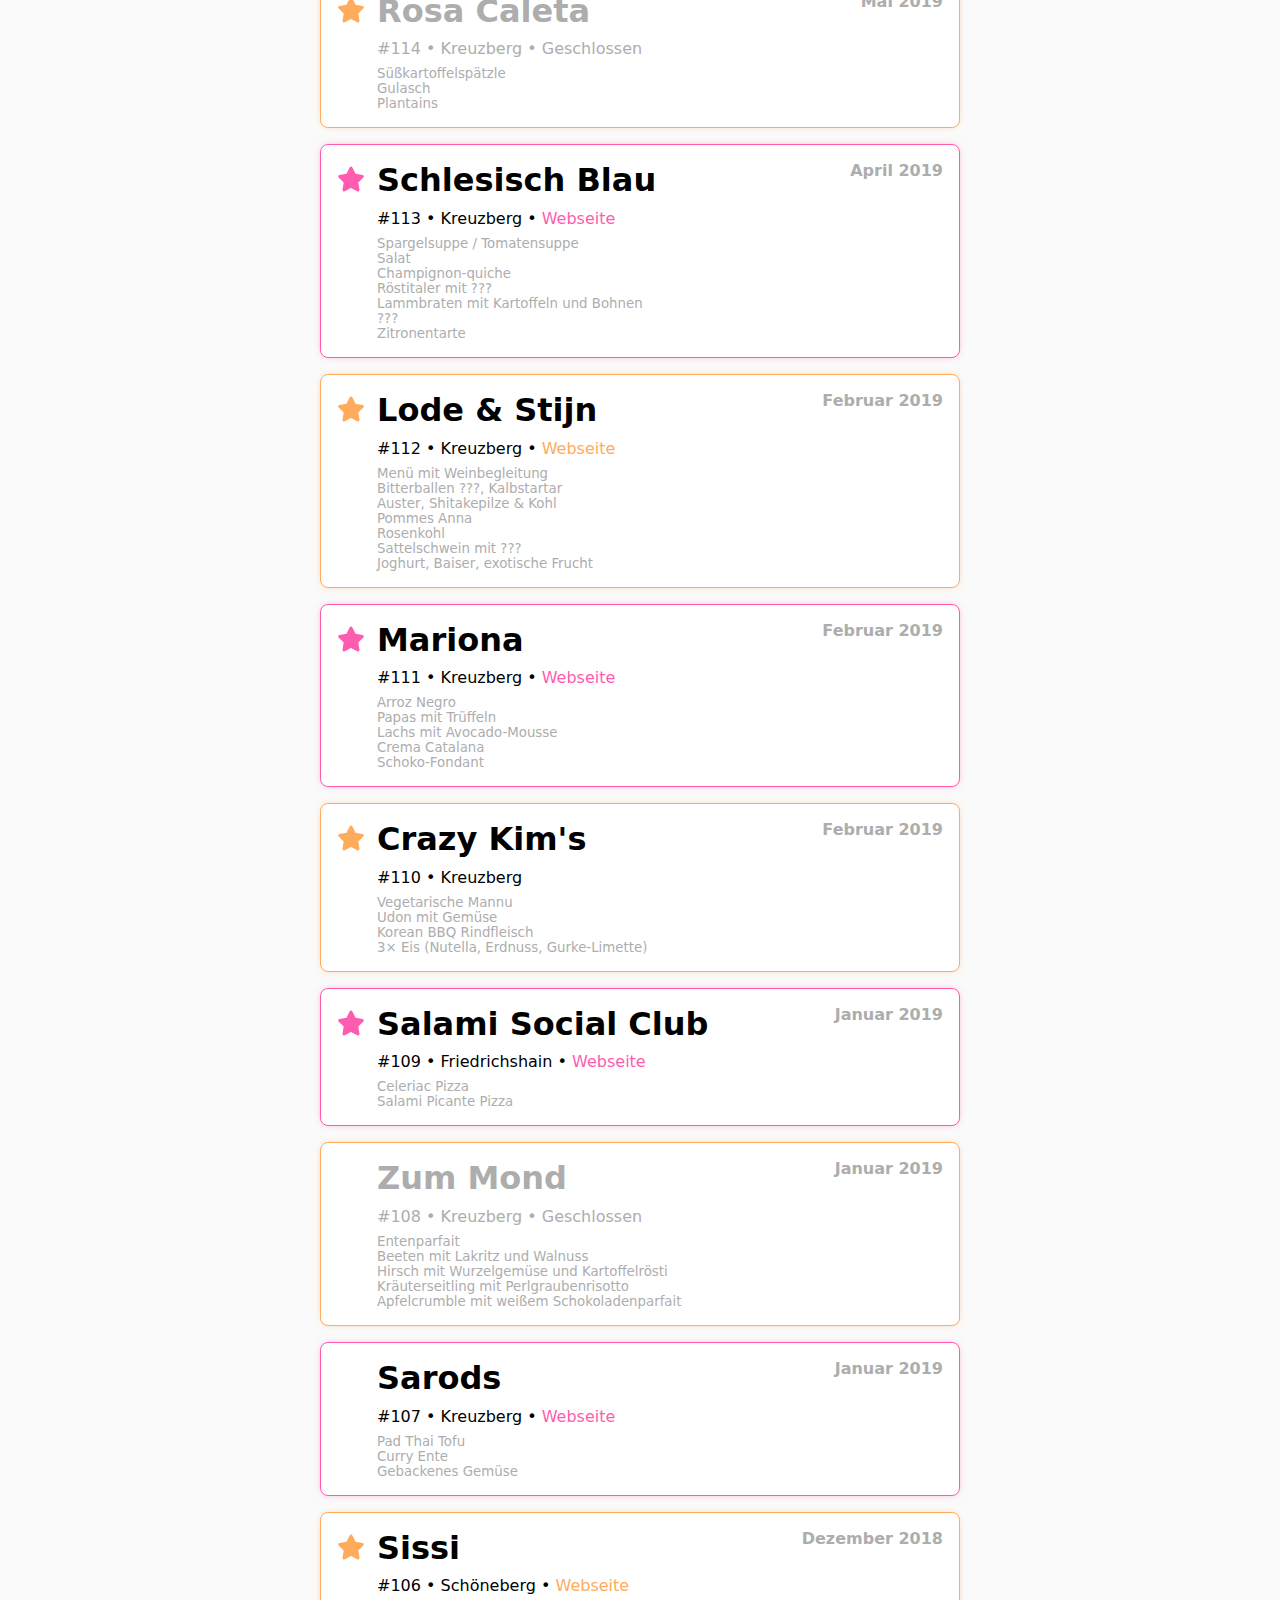
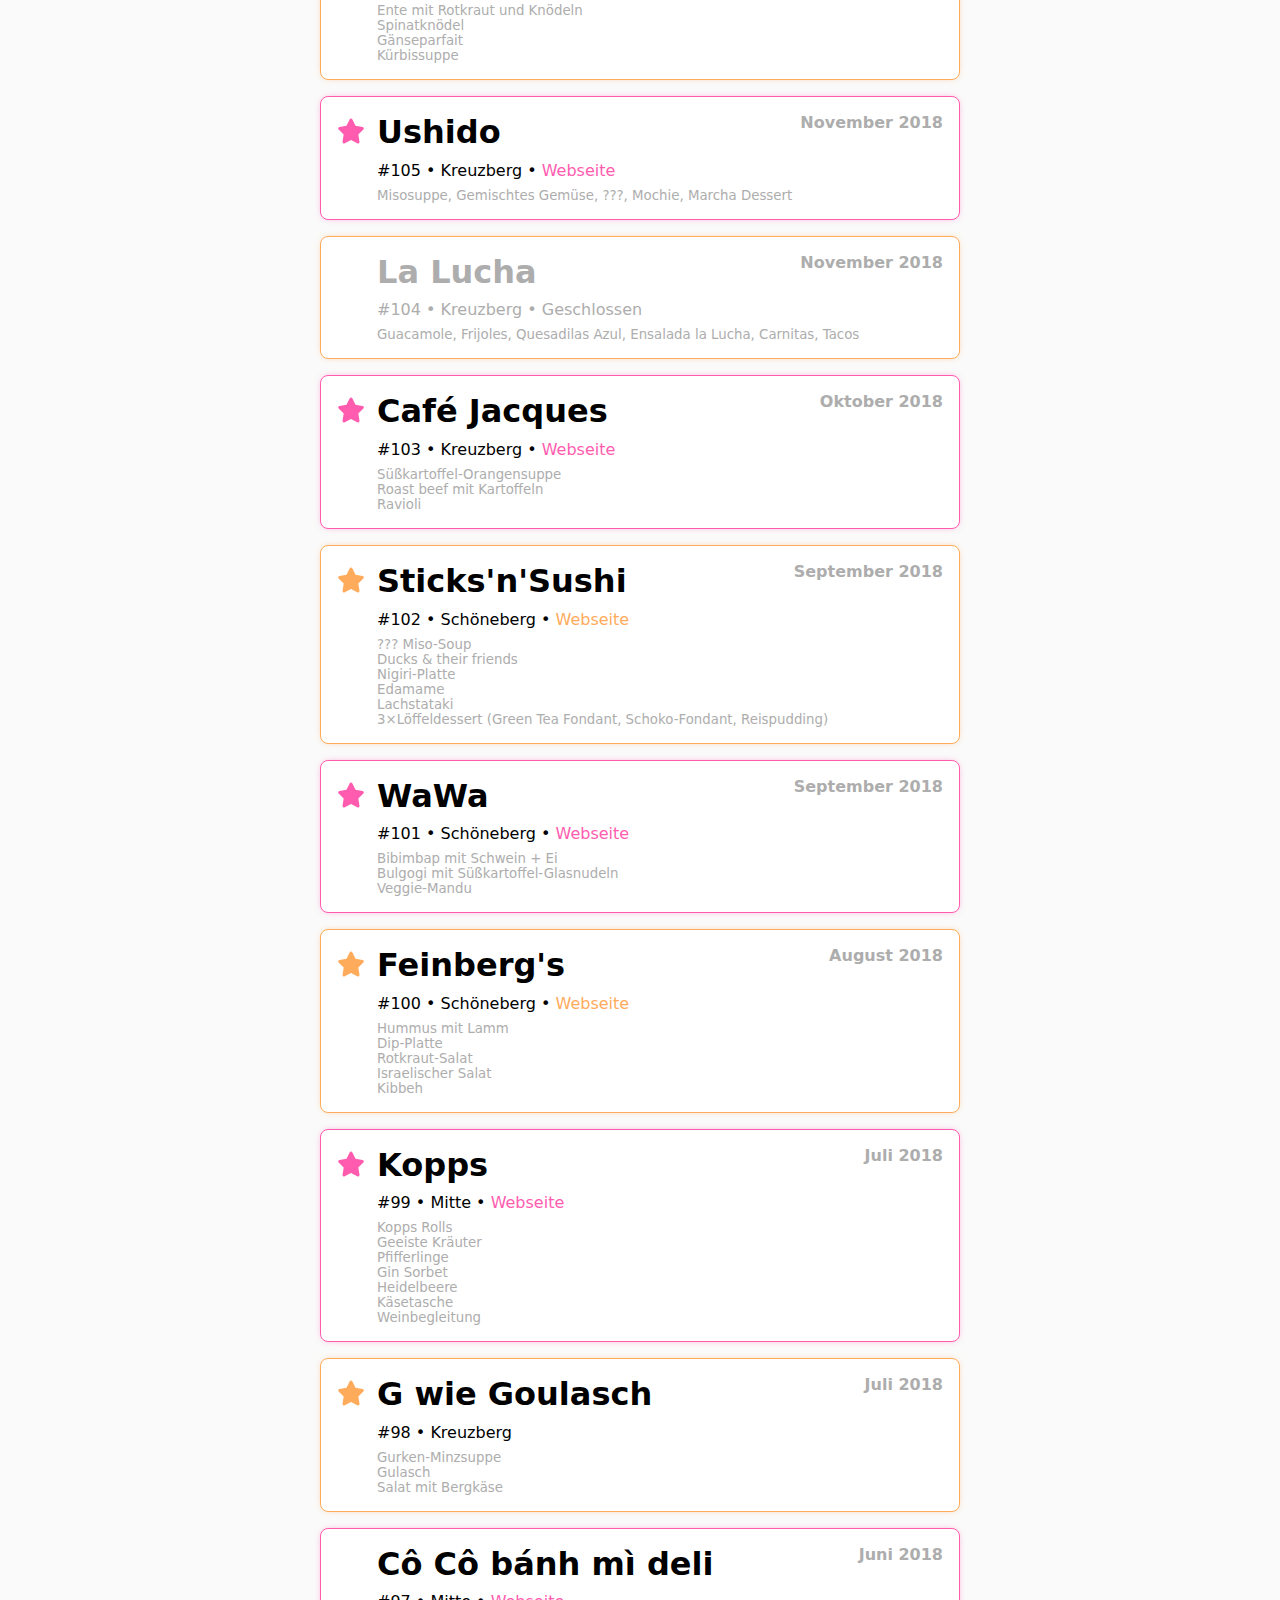
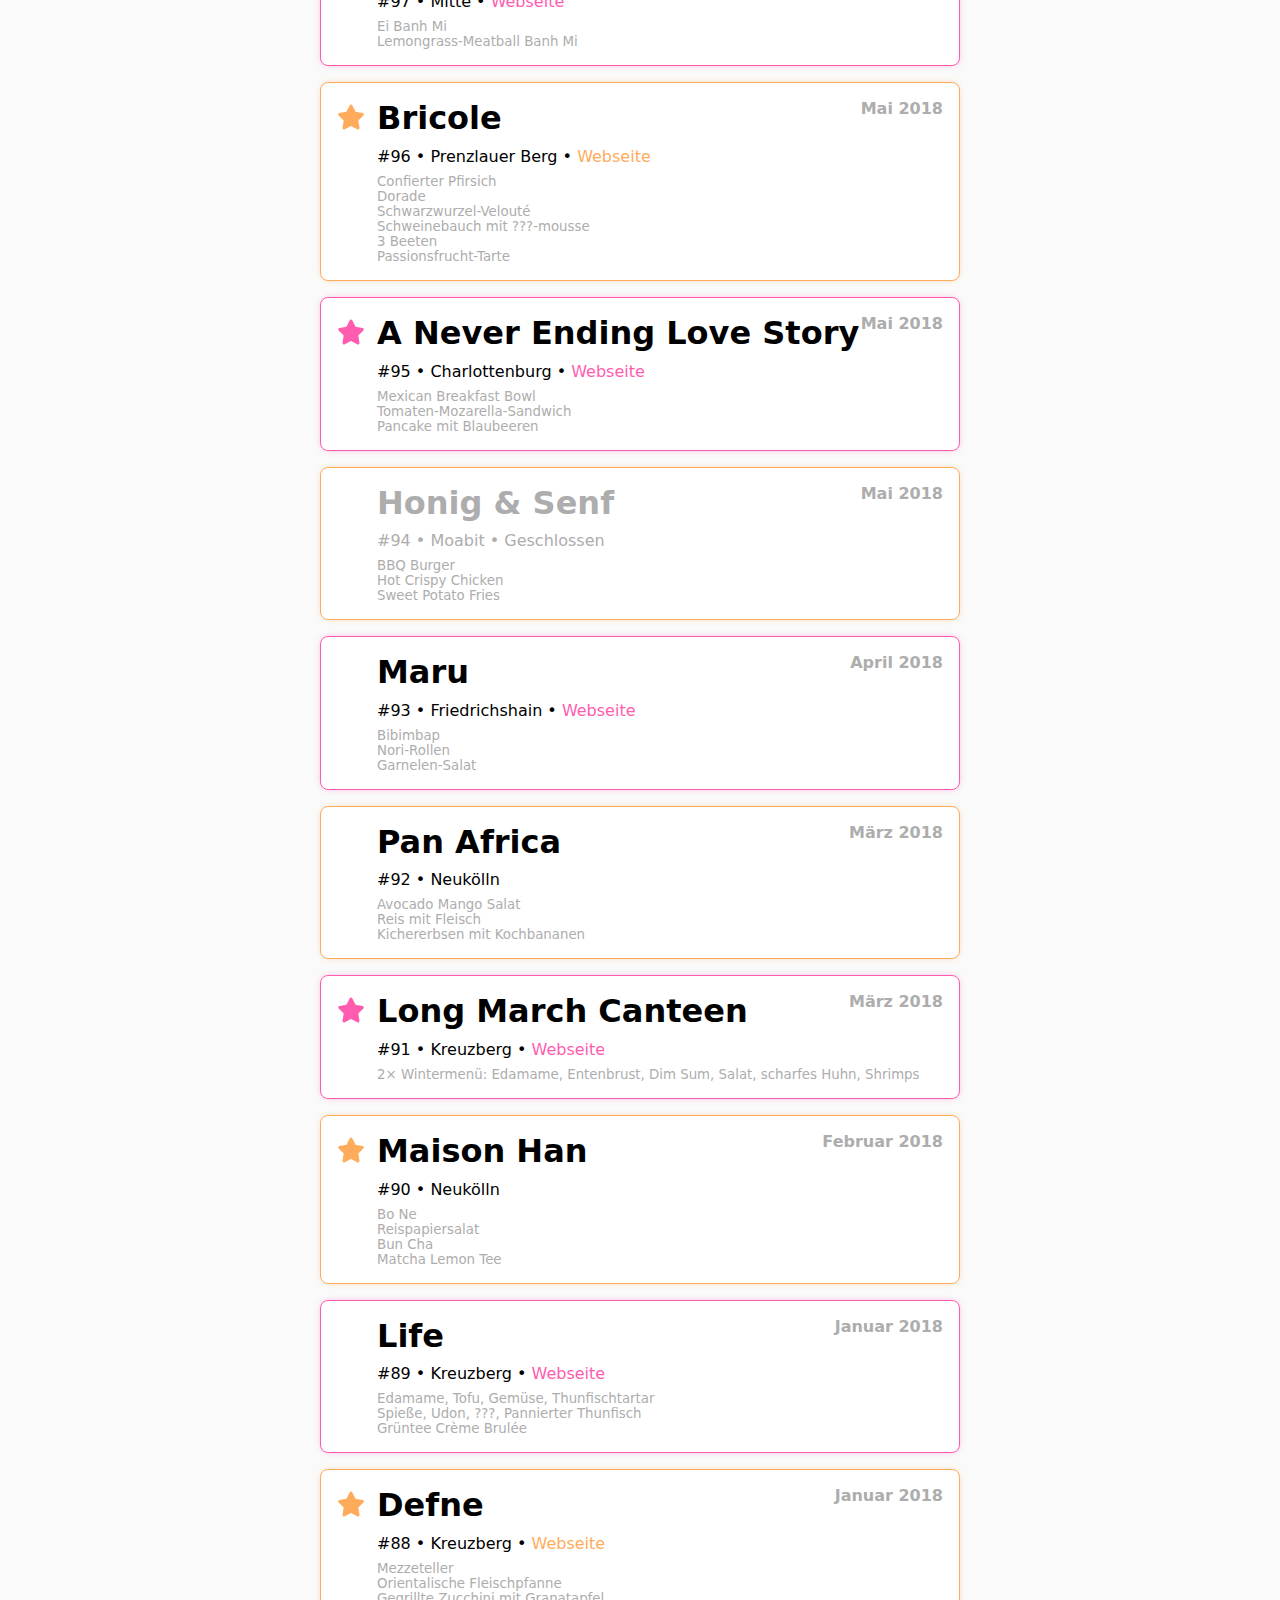
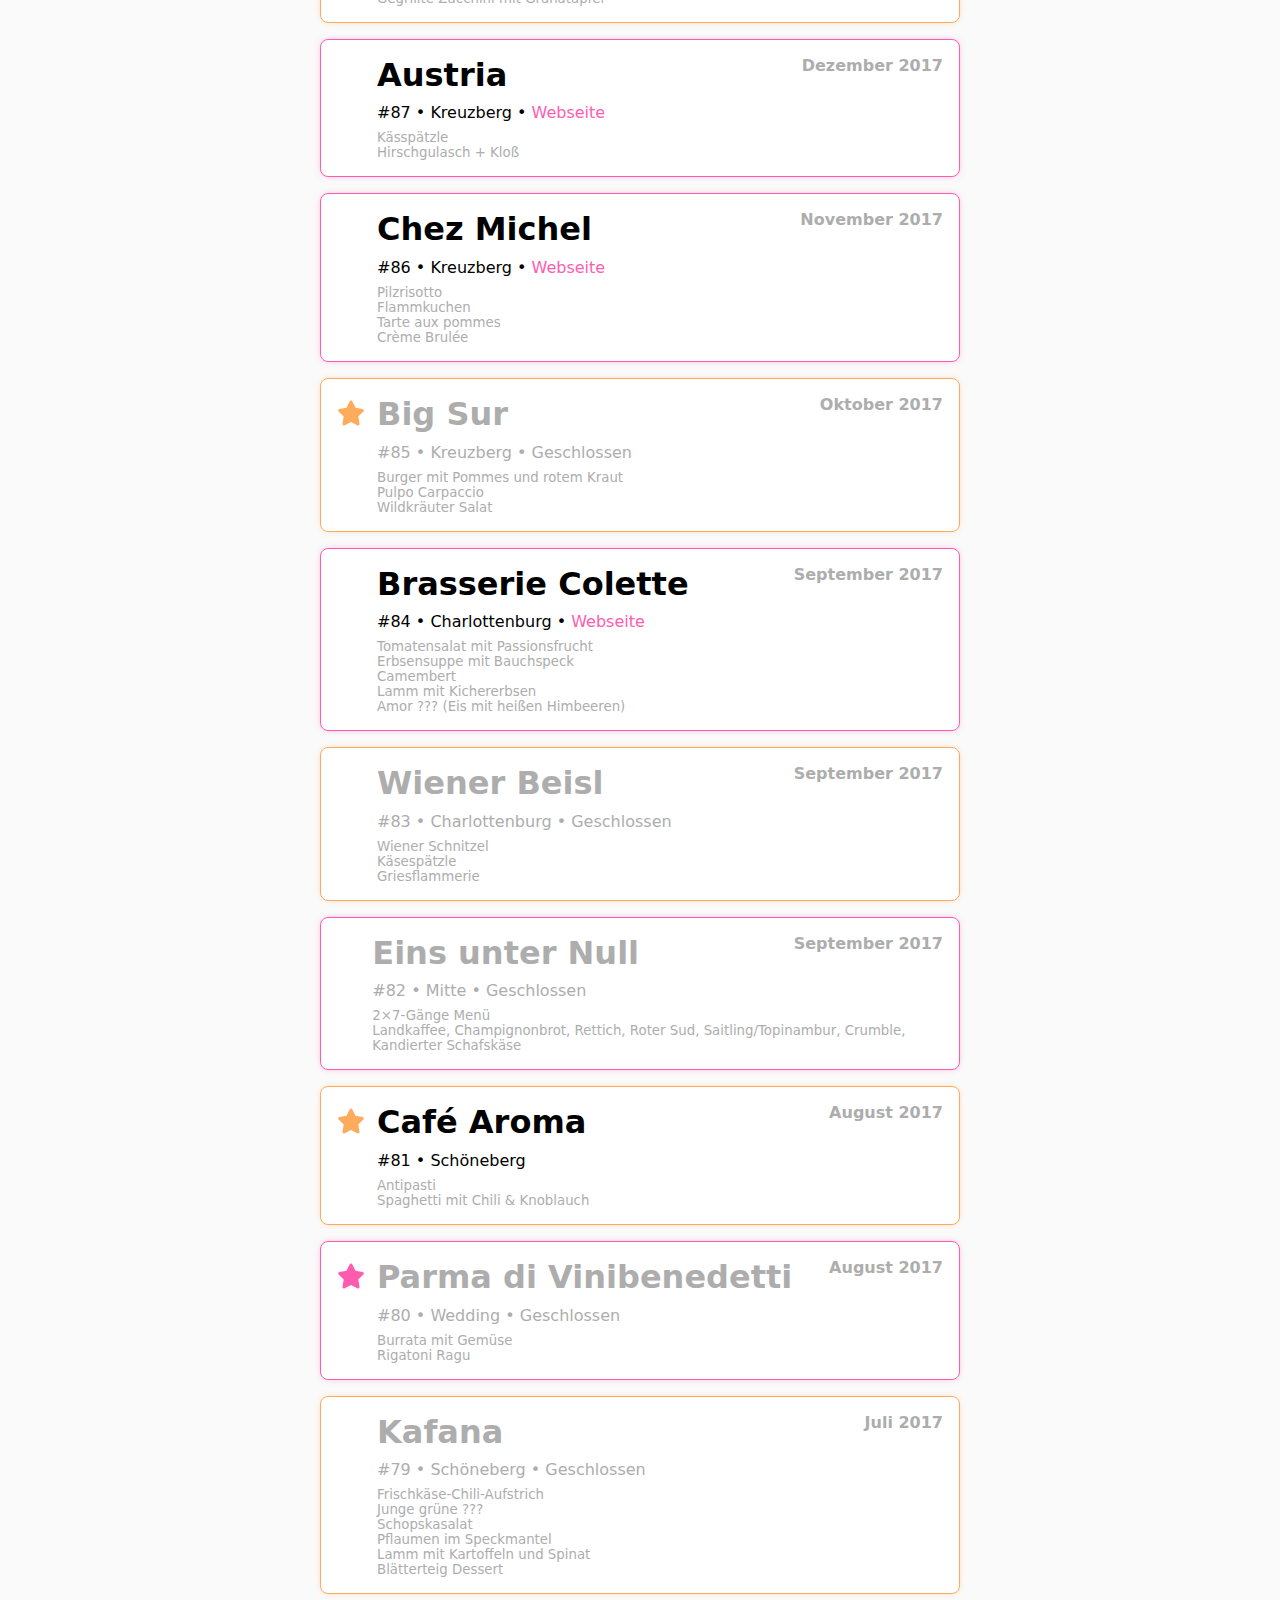
==== commit aa38d397: "mittwochsdates: fix ios pwa status bar" ====
--- a/mittwochsdates/index.html
+++ b/mittwochsdates/index.html
@@ -3,7 +3,12 @@
   <head>
     <meta charset="utf-8">
     <meta name="viewport" content="width=device-width, initial-scale=1" />
+    <meta name="apple-mobile-web-app-capable" content="yes">
+    <meta name="apple-mobile-web-app-status-bar-style" content="black-translucent">
     <link rel="stylesheet" type="text/css" href="style.css">
+    <link rel="manifest" href="manifest.json">
+    <link rel="icon" href="icon.svg">
+    <link rel="apple-touch-icon" href="apple-touch-icon.png">
     <script type="module" src="main.js"></script>
     <title>Mittwochsdates</title>
   </head>
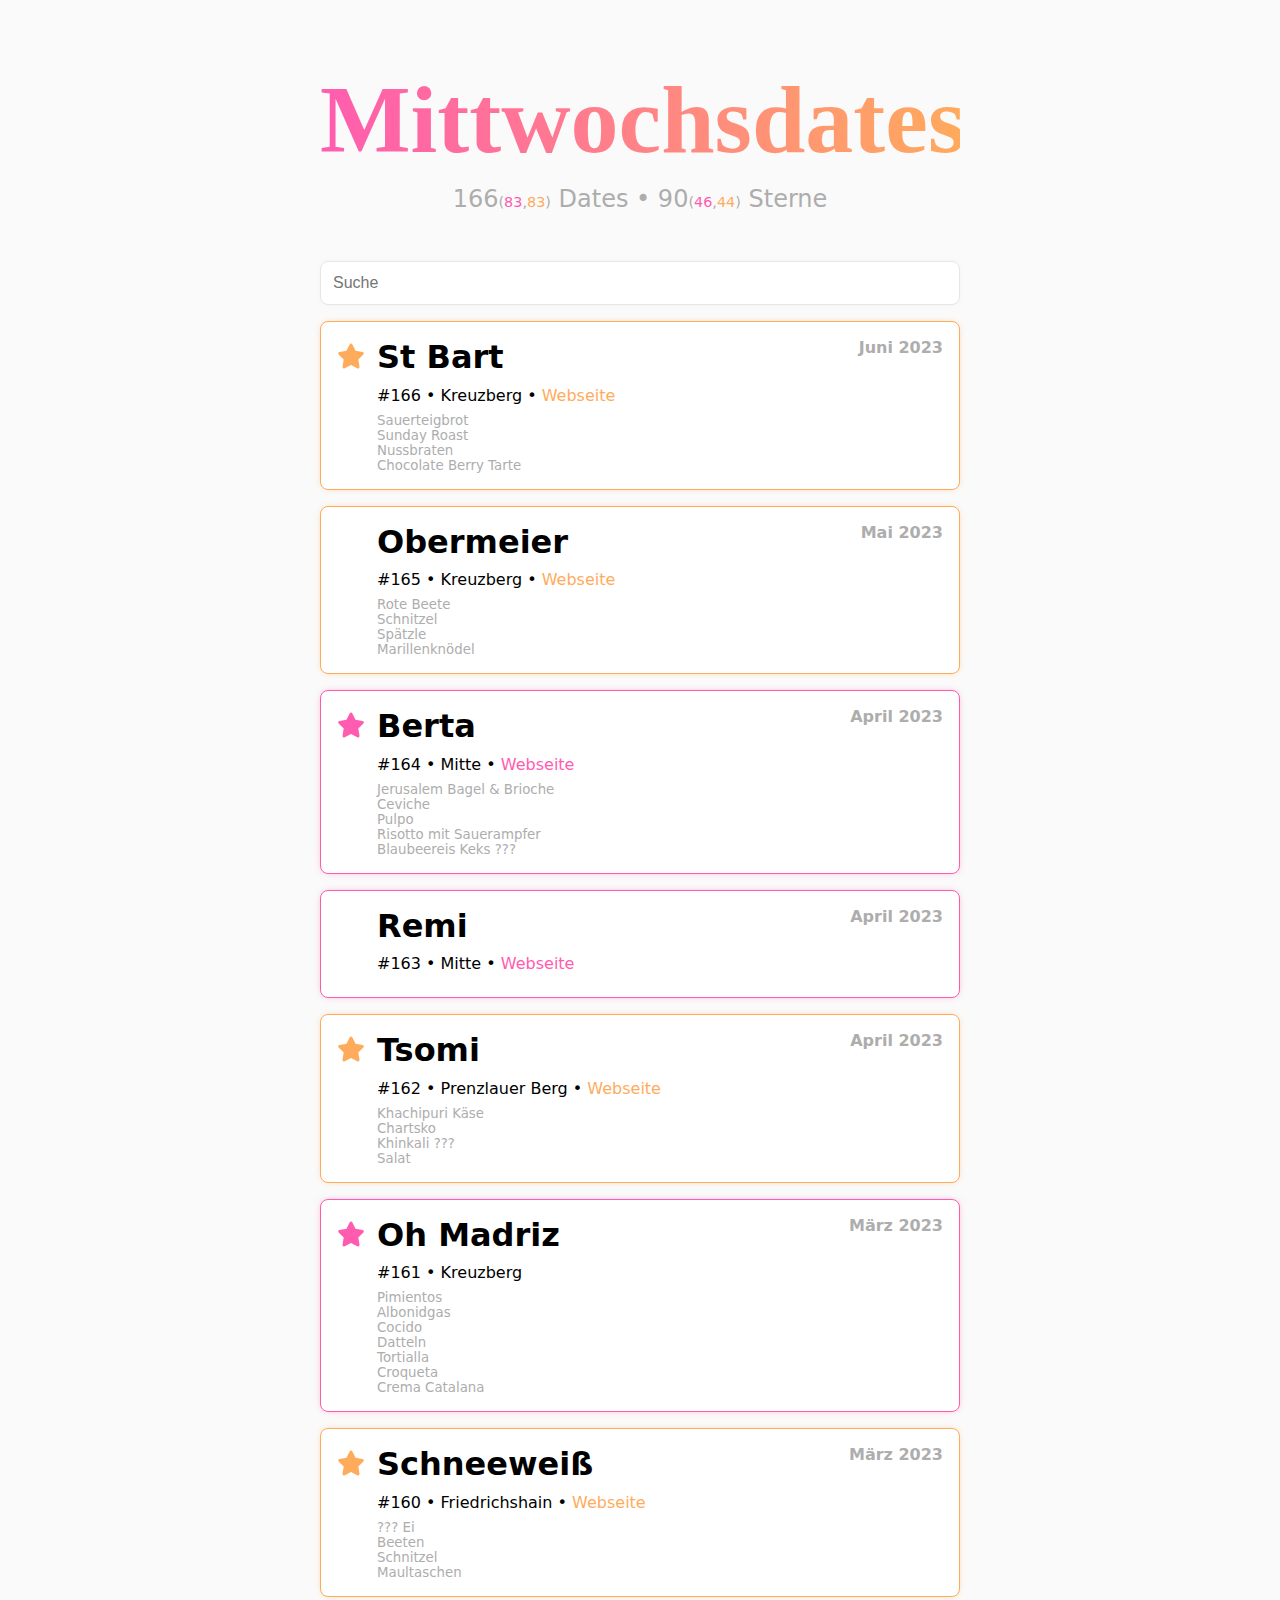
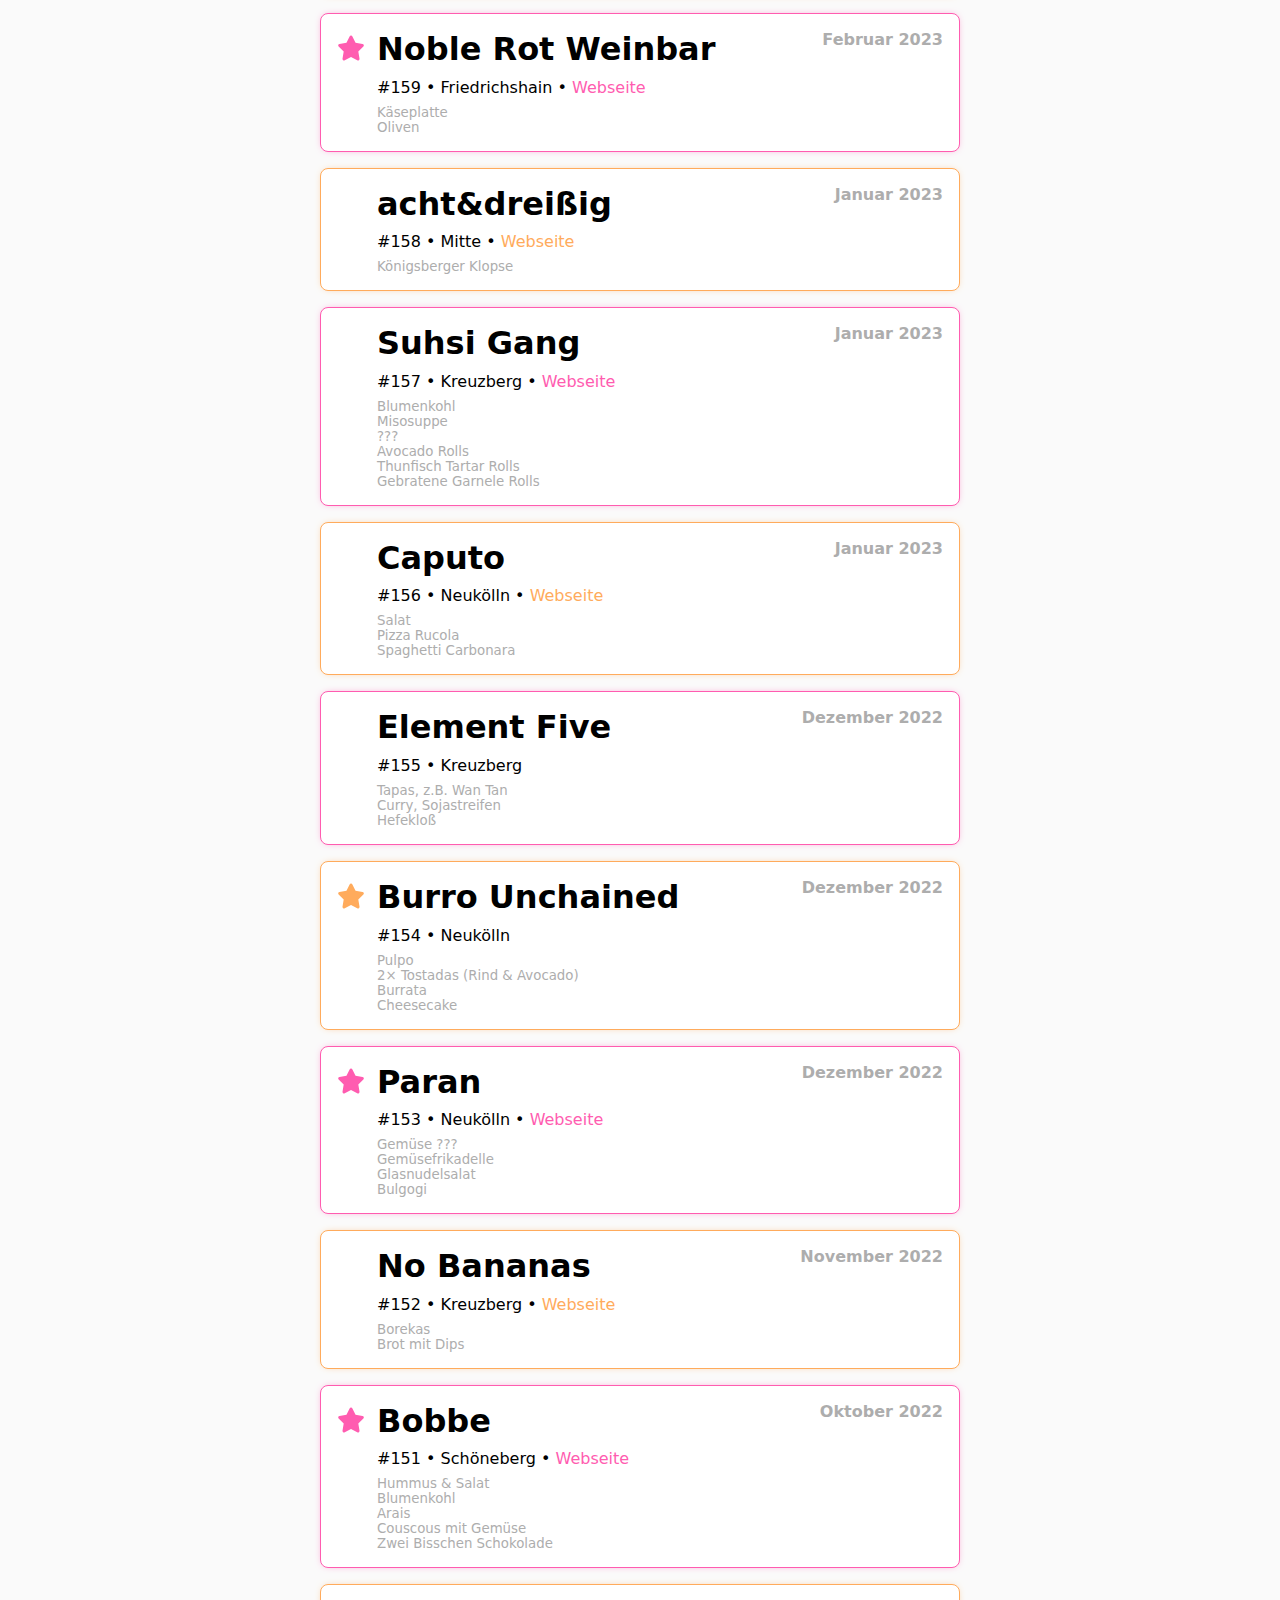
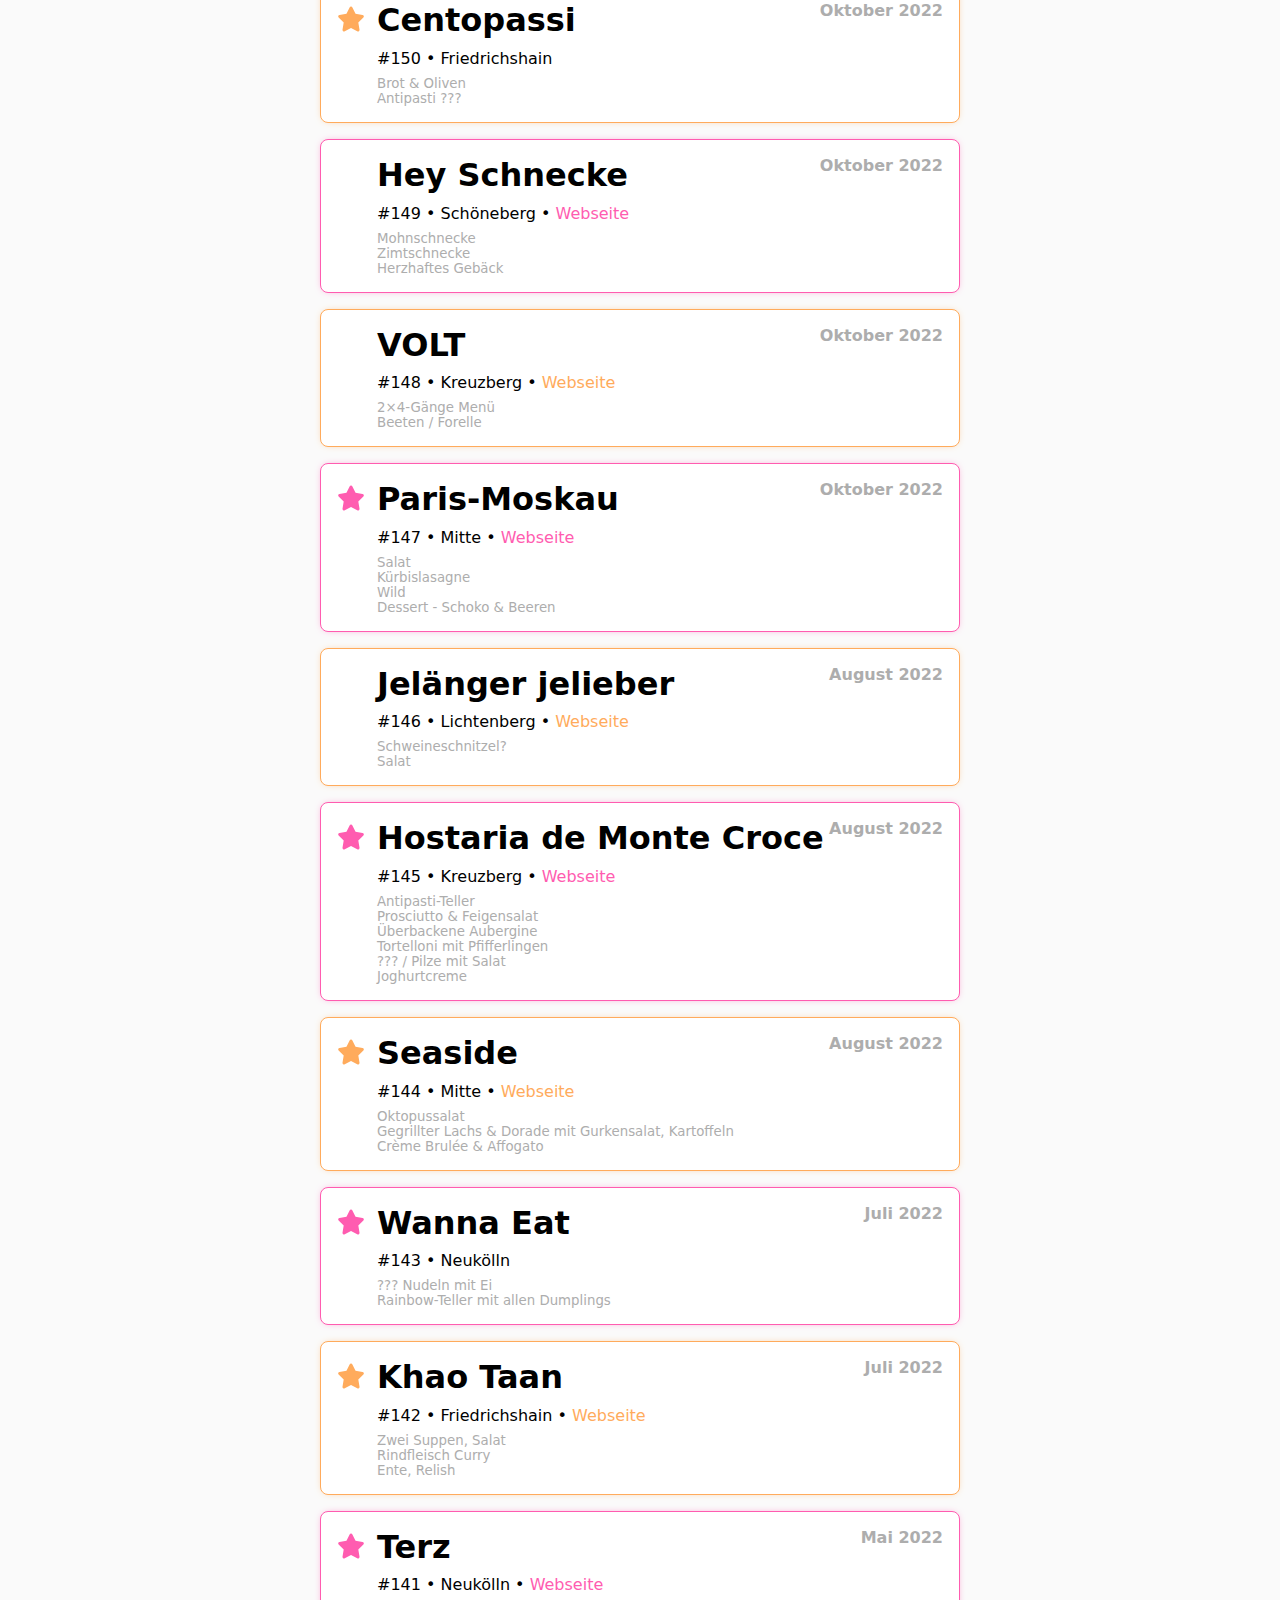
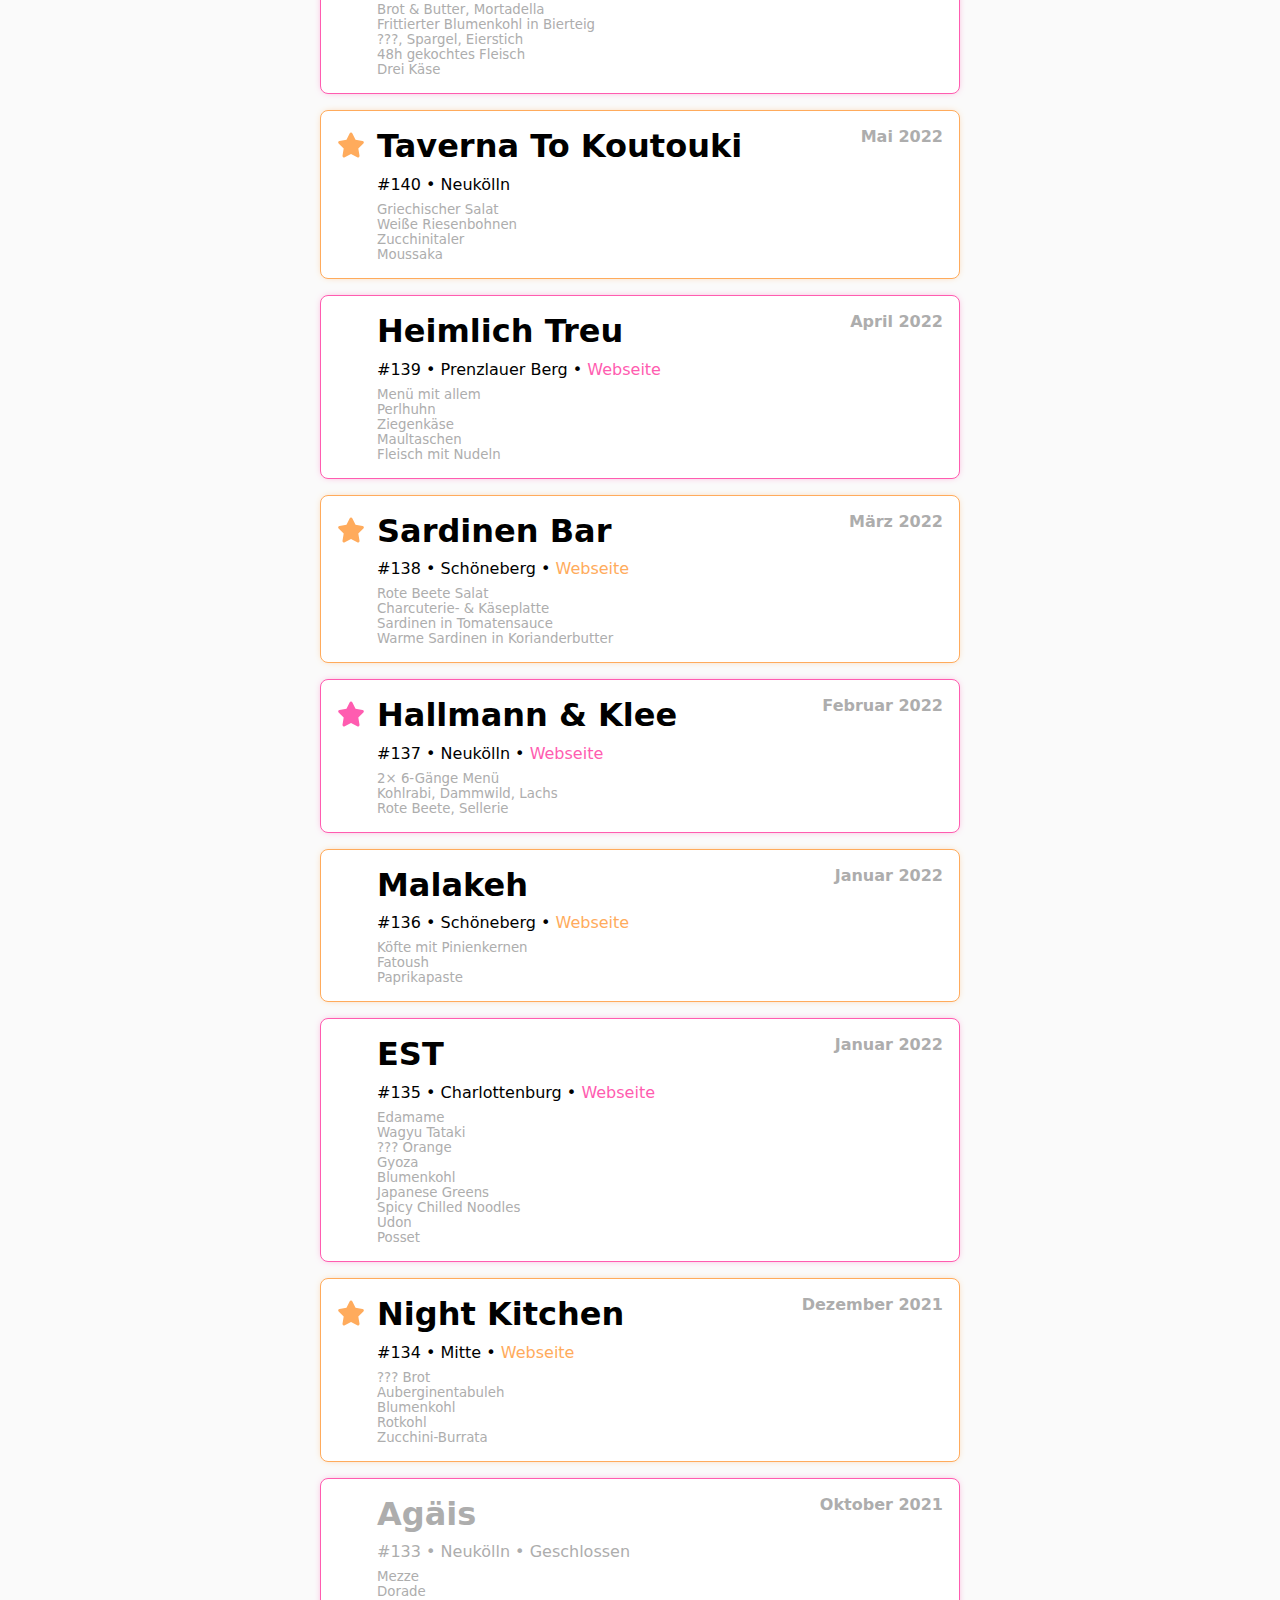
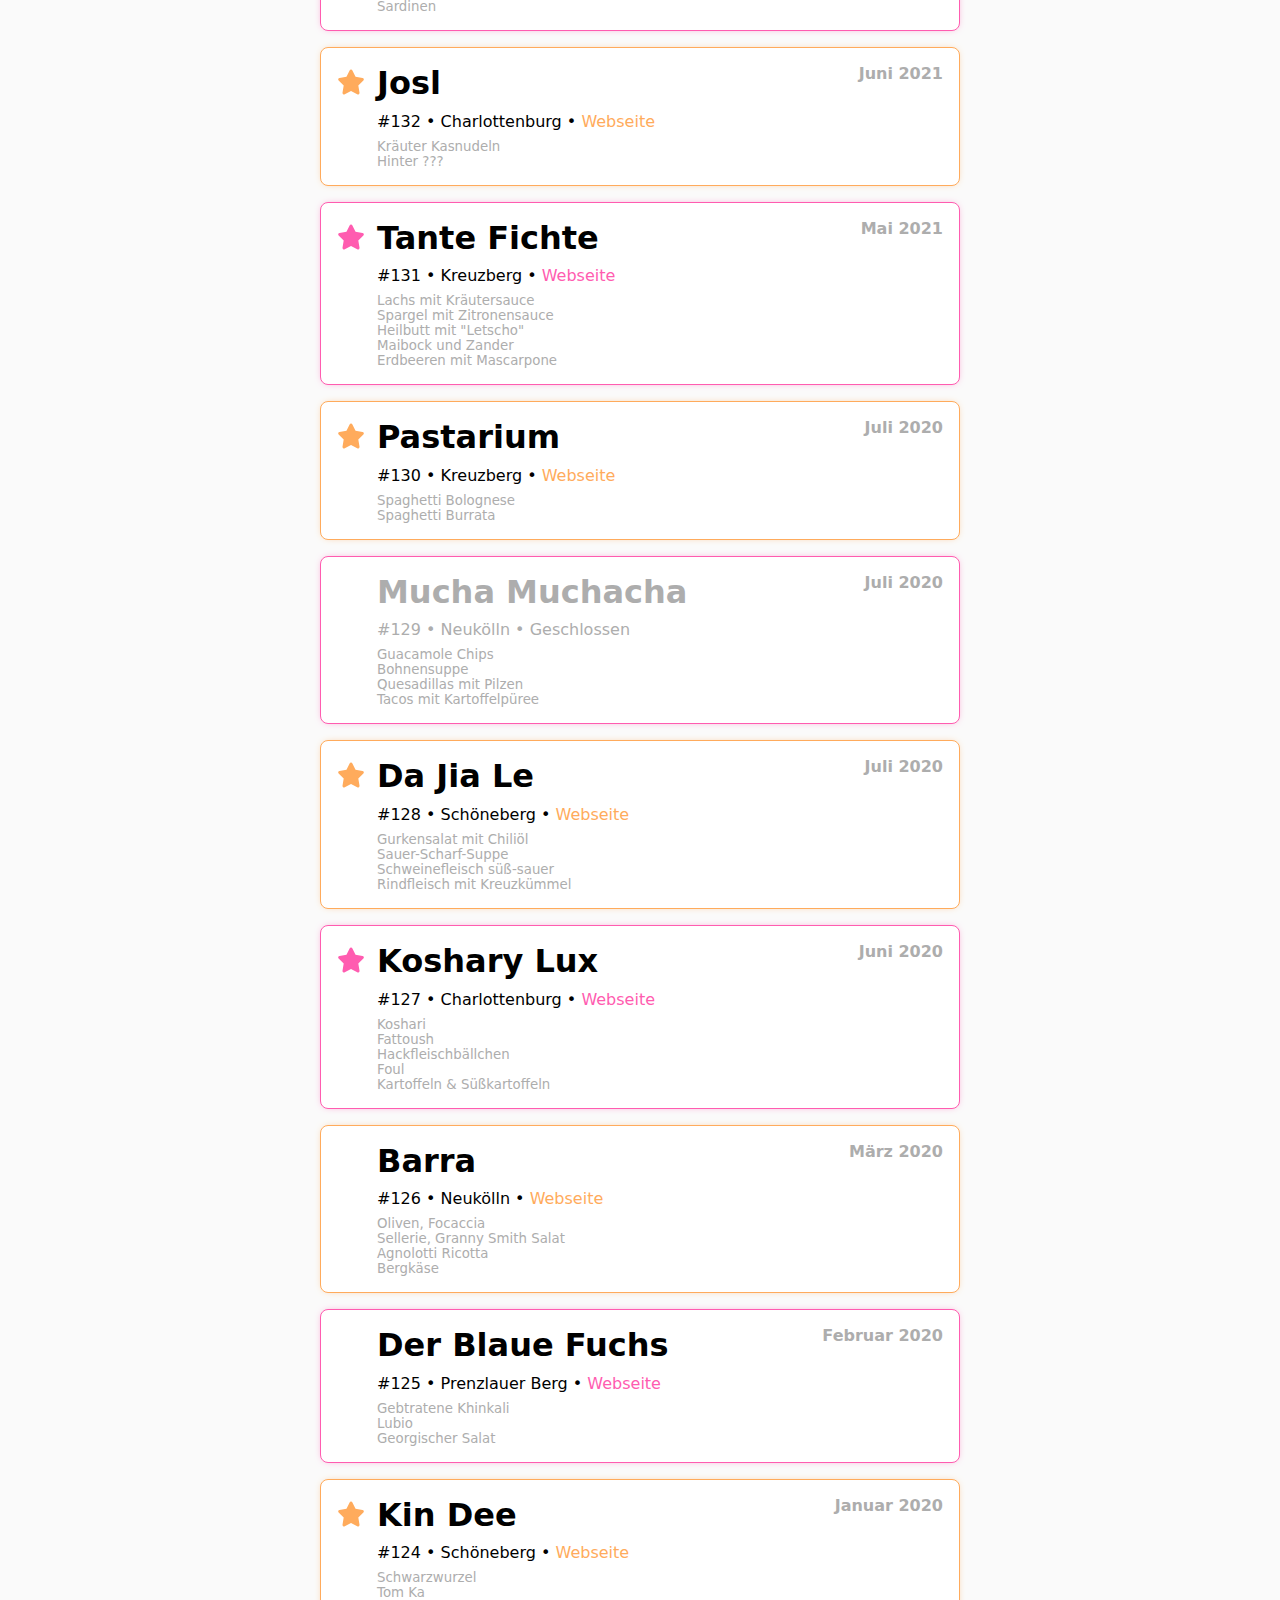
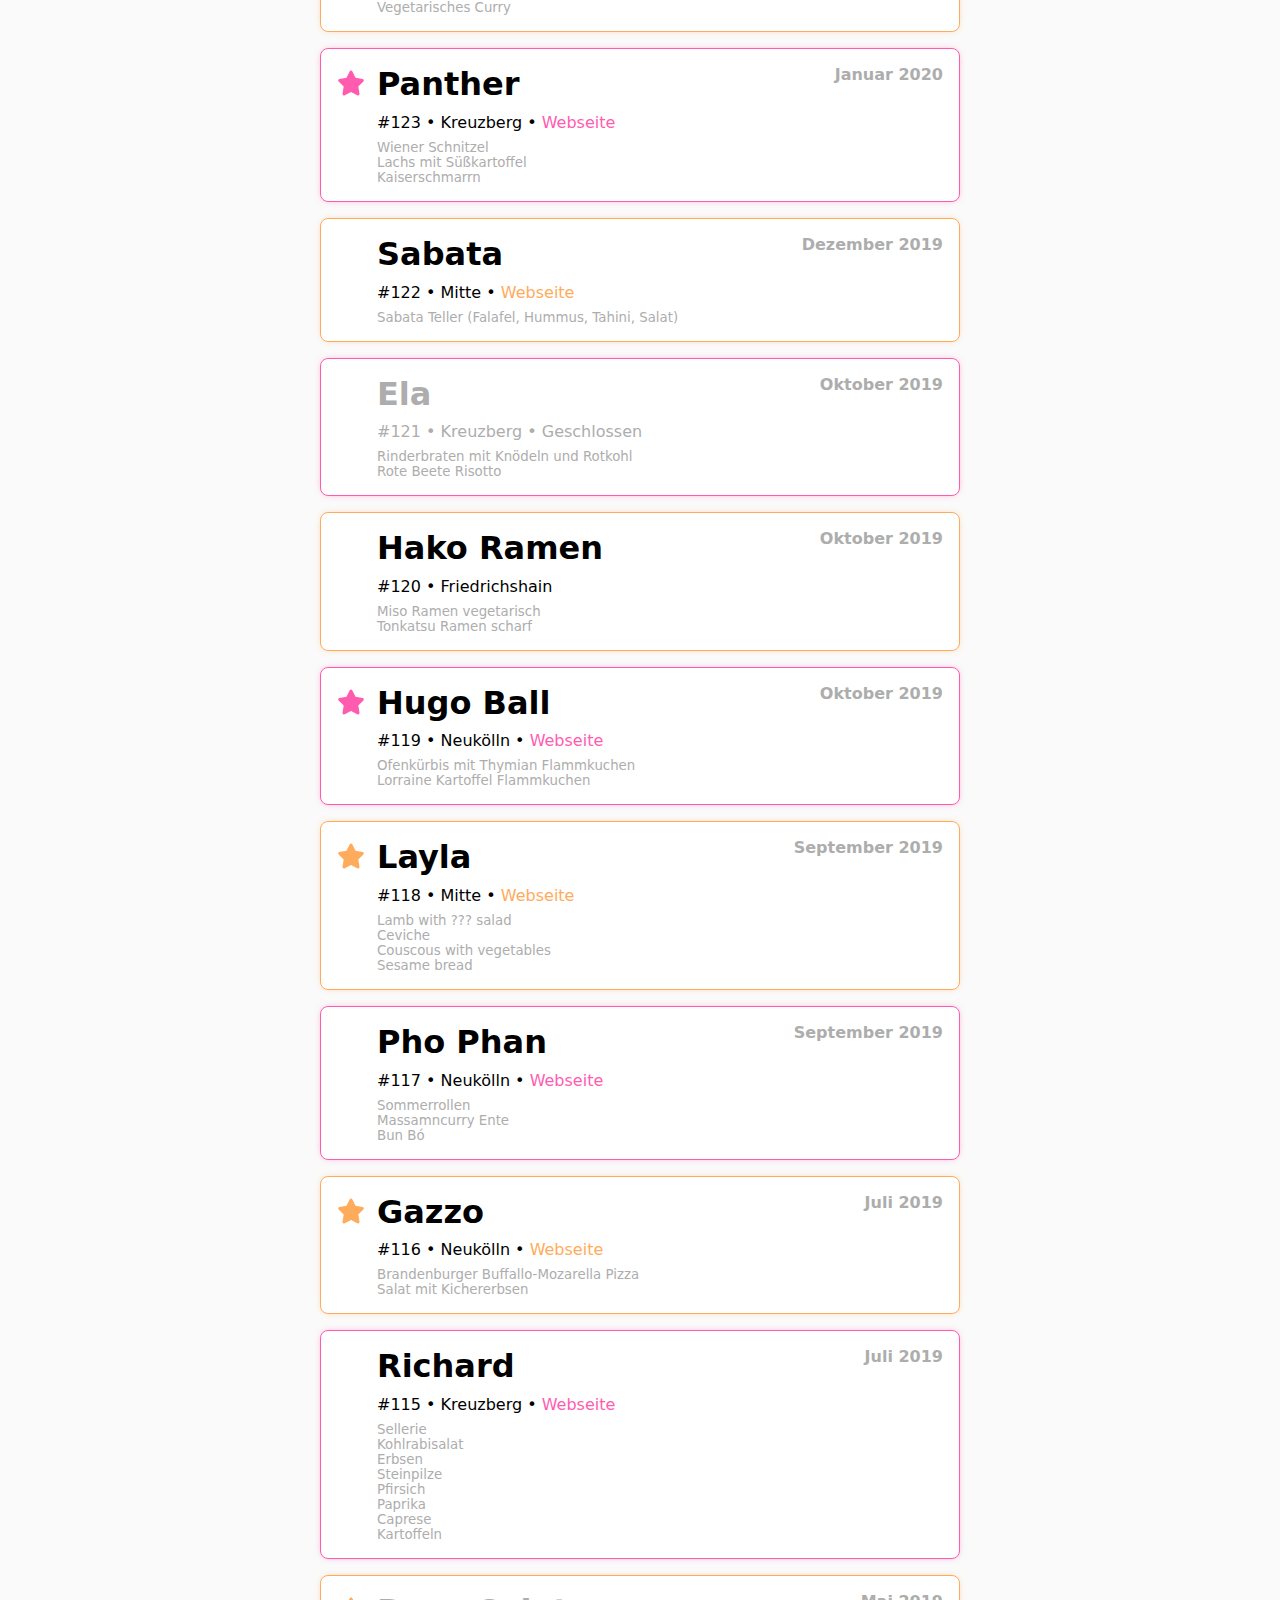
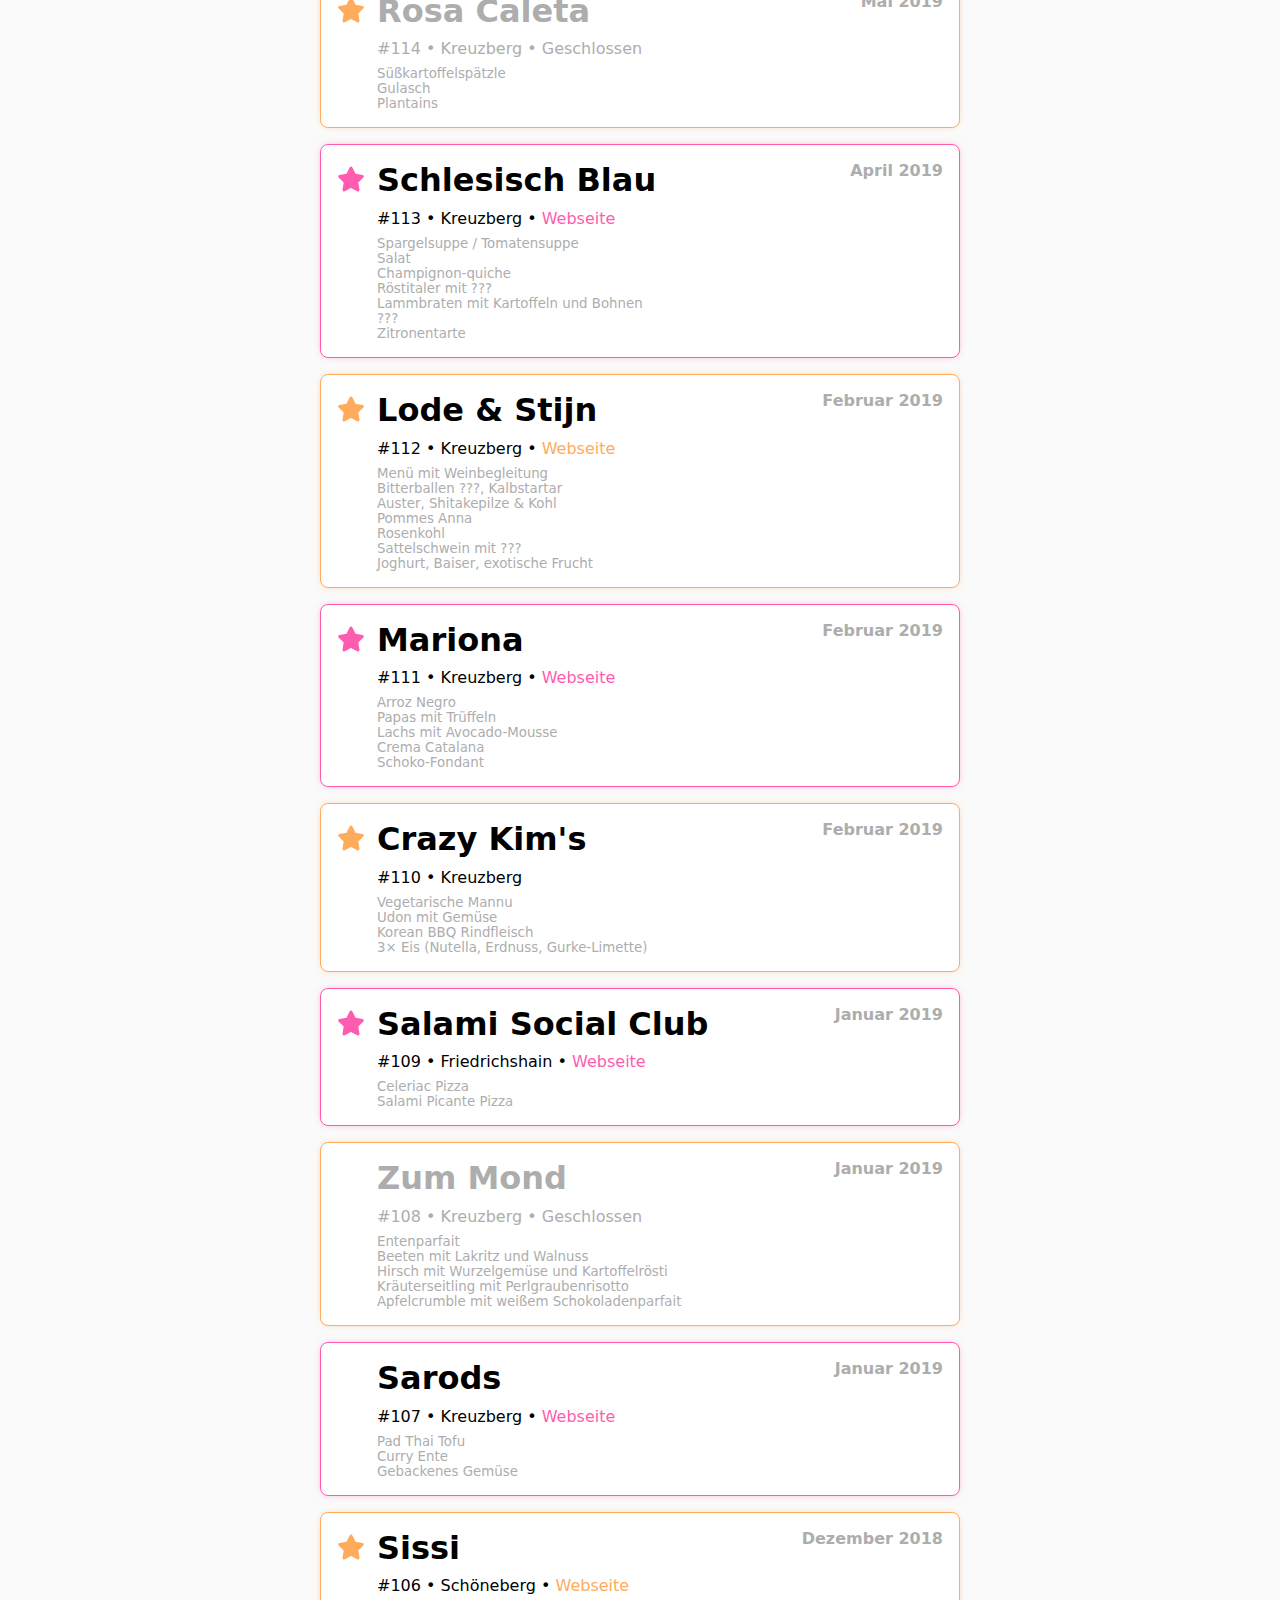
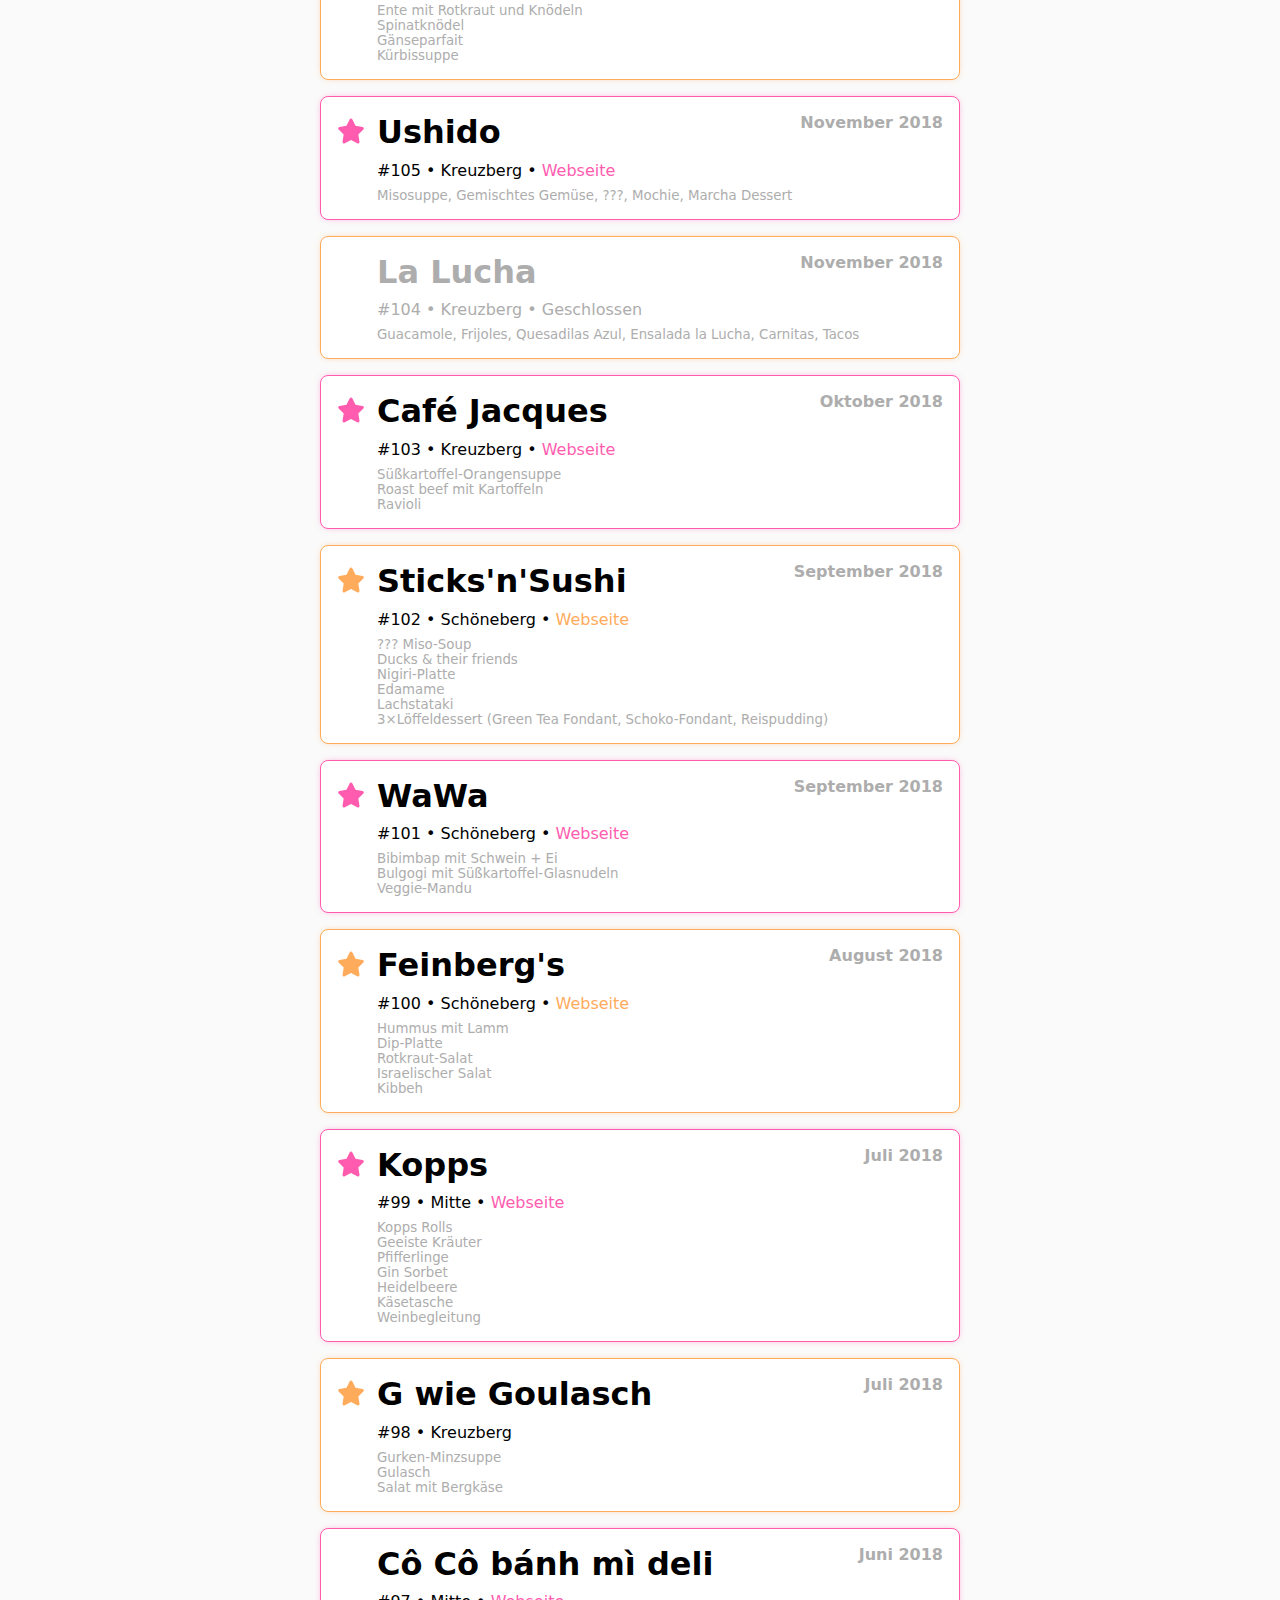
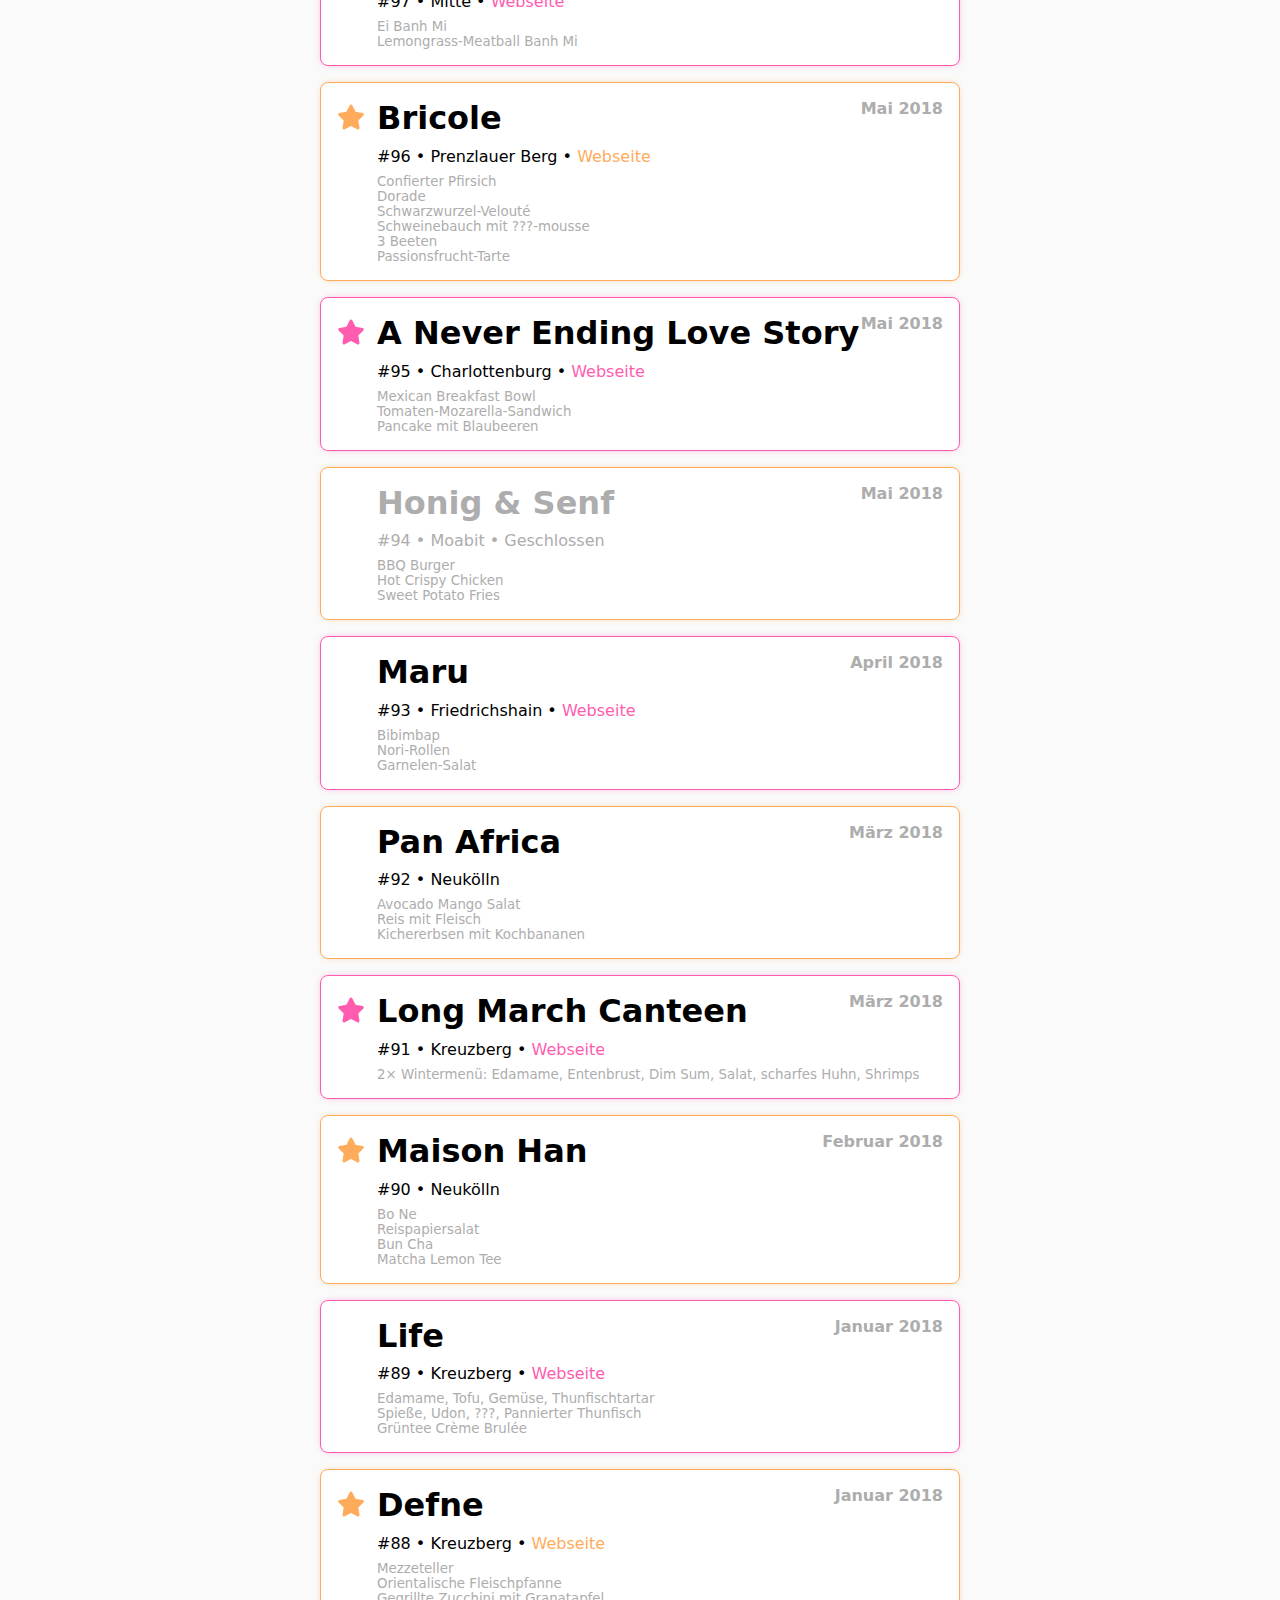
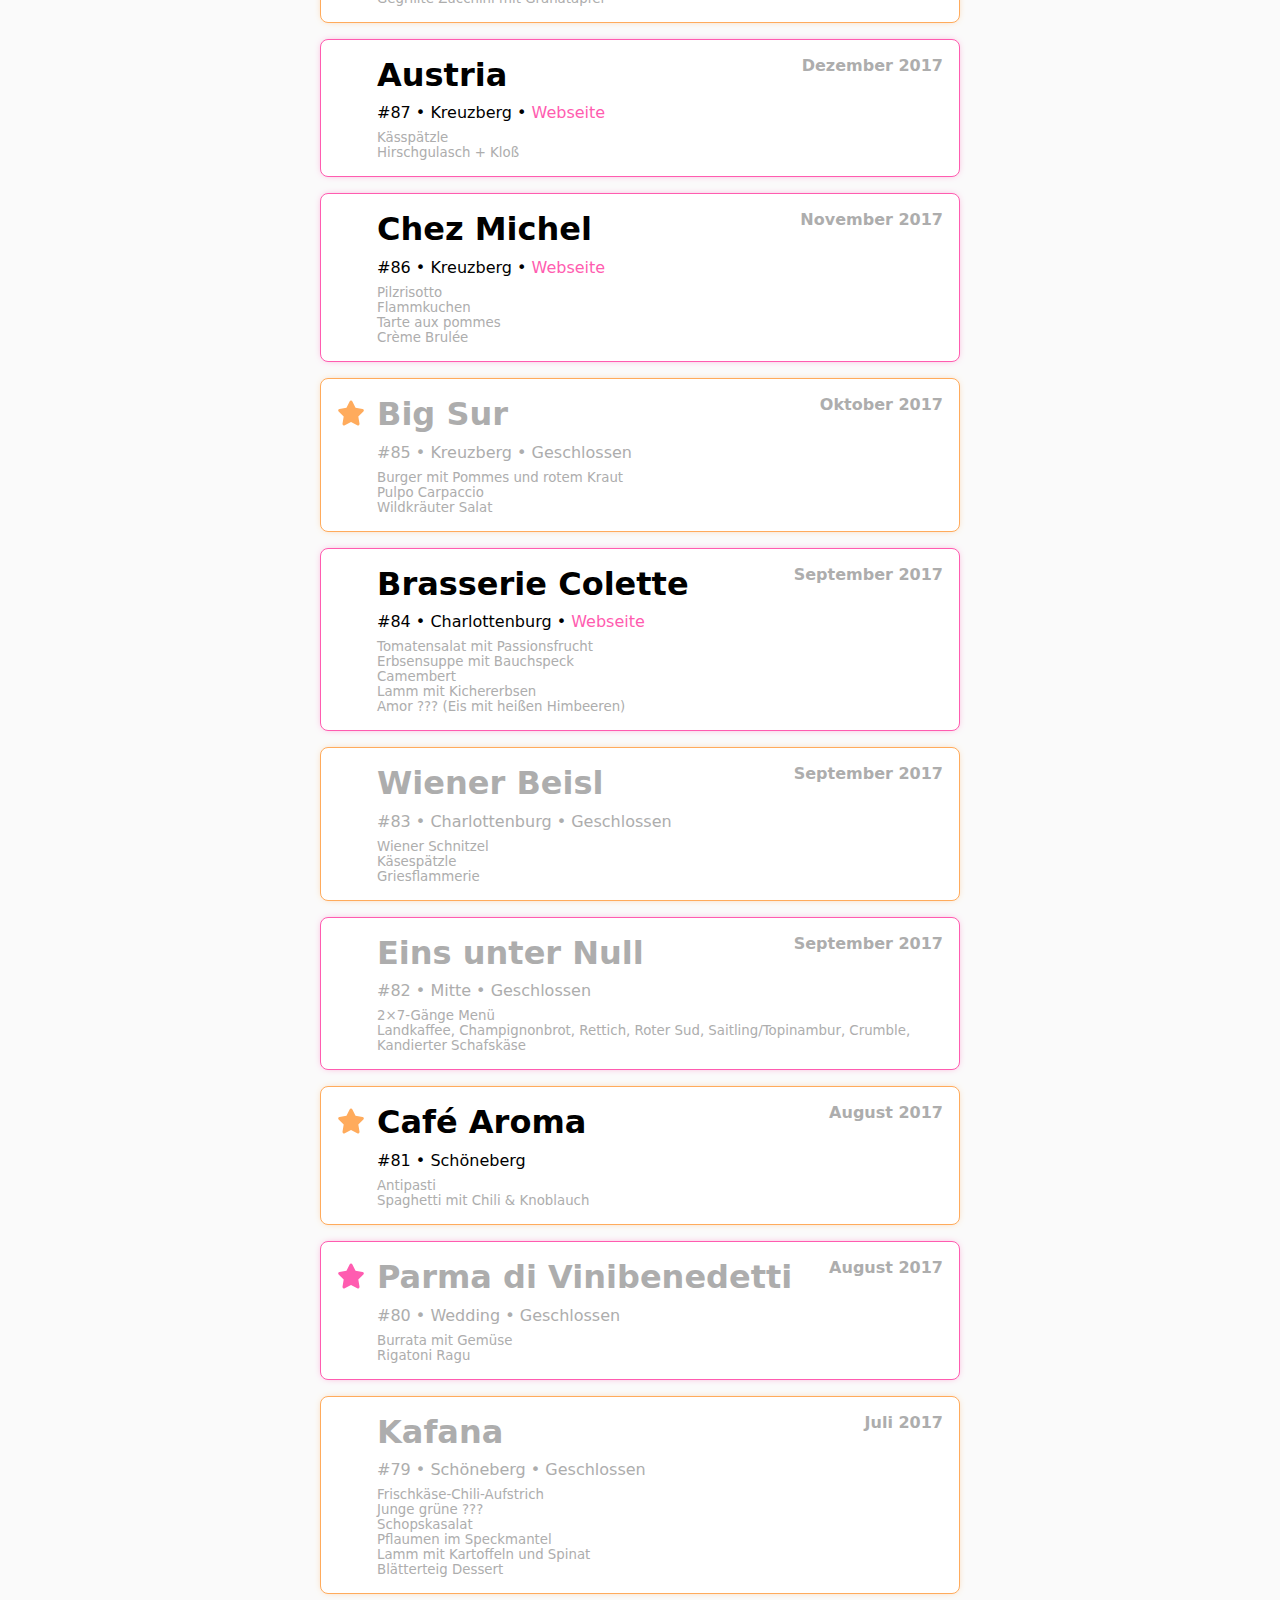
==== commit 5beaa659: "mittwochsdates: set meta "theme-color" for iOS" ====
--- a/mittwochsdates/index.html
+++ b/mittwochsdates/index.html
@@ -4,7 +4,7 @@
     <meta charset="utf-8">
     <meta name="viewport" content="width=device-width, initial-scale=1" />
     <meta name="apple-mobile-web-app-capable" content="yes">
-    <meta name="apple-mobile-web-app-status-bar-style" content="black-translucent">
+    <meta name="theme-color" content="#fafafa">
     <link rel="stylesheet" type="text/css" href="style.css">
     <link rel="manifest" href="manifest.json">
     <link rel="icon" href="icon.svg">
--- a/mittwochsdates/style.css
+++ b/mittwochsdates/style.css
@@ -72,6 +72,7 @@
 }
 
 .restaurant .icon {
+  flex: 0 0 auto;
   margin-top: 0.25rem;
   margin-right: 0.75rem;
   width: 1.75rem;
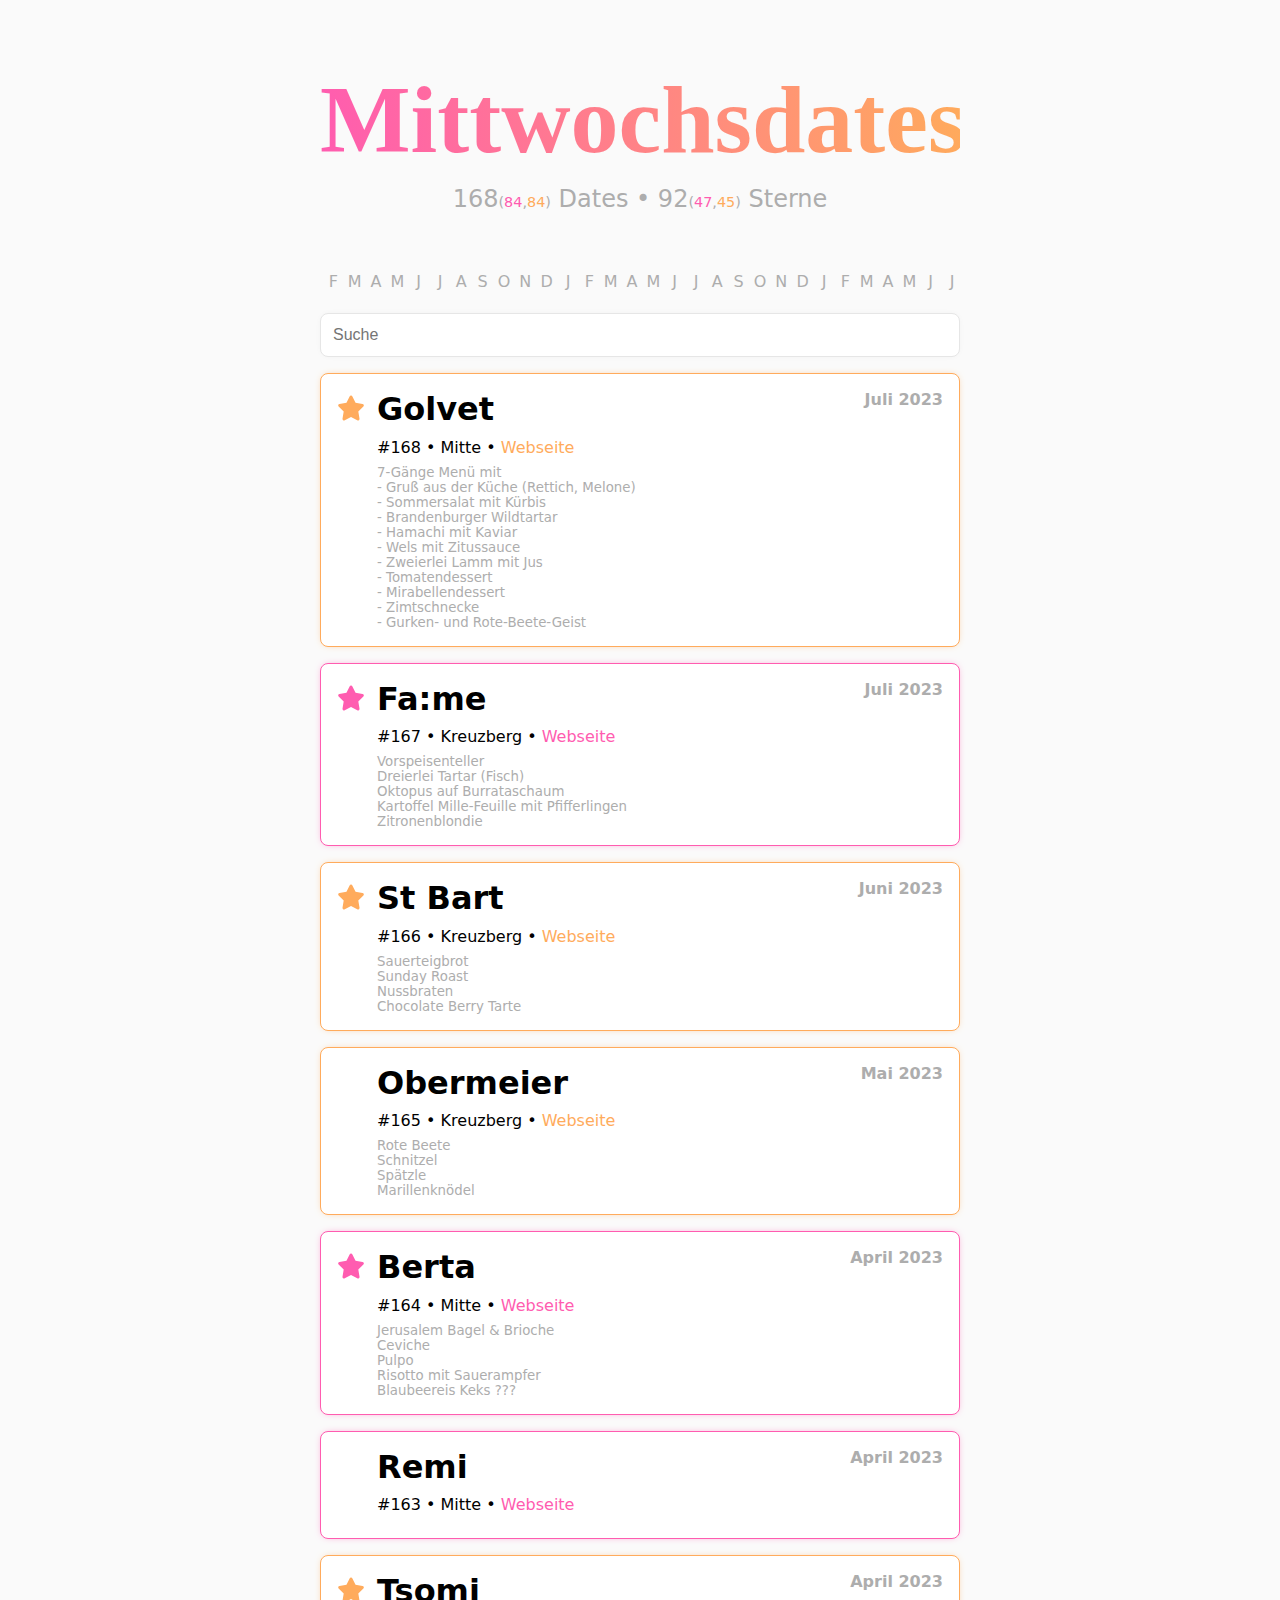
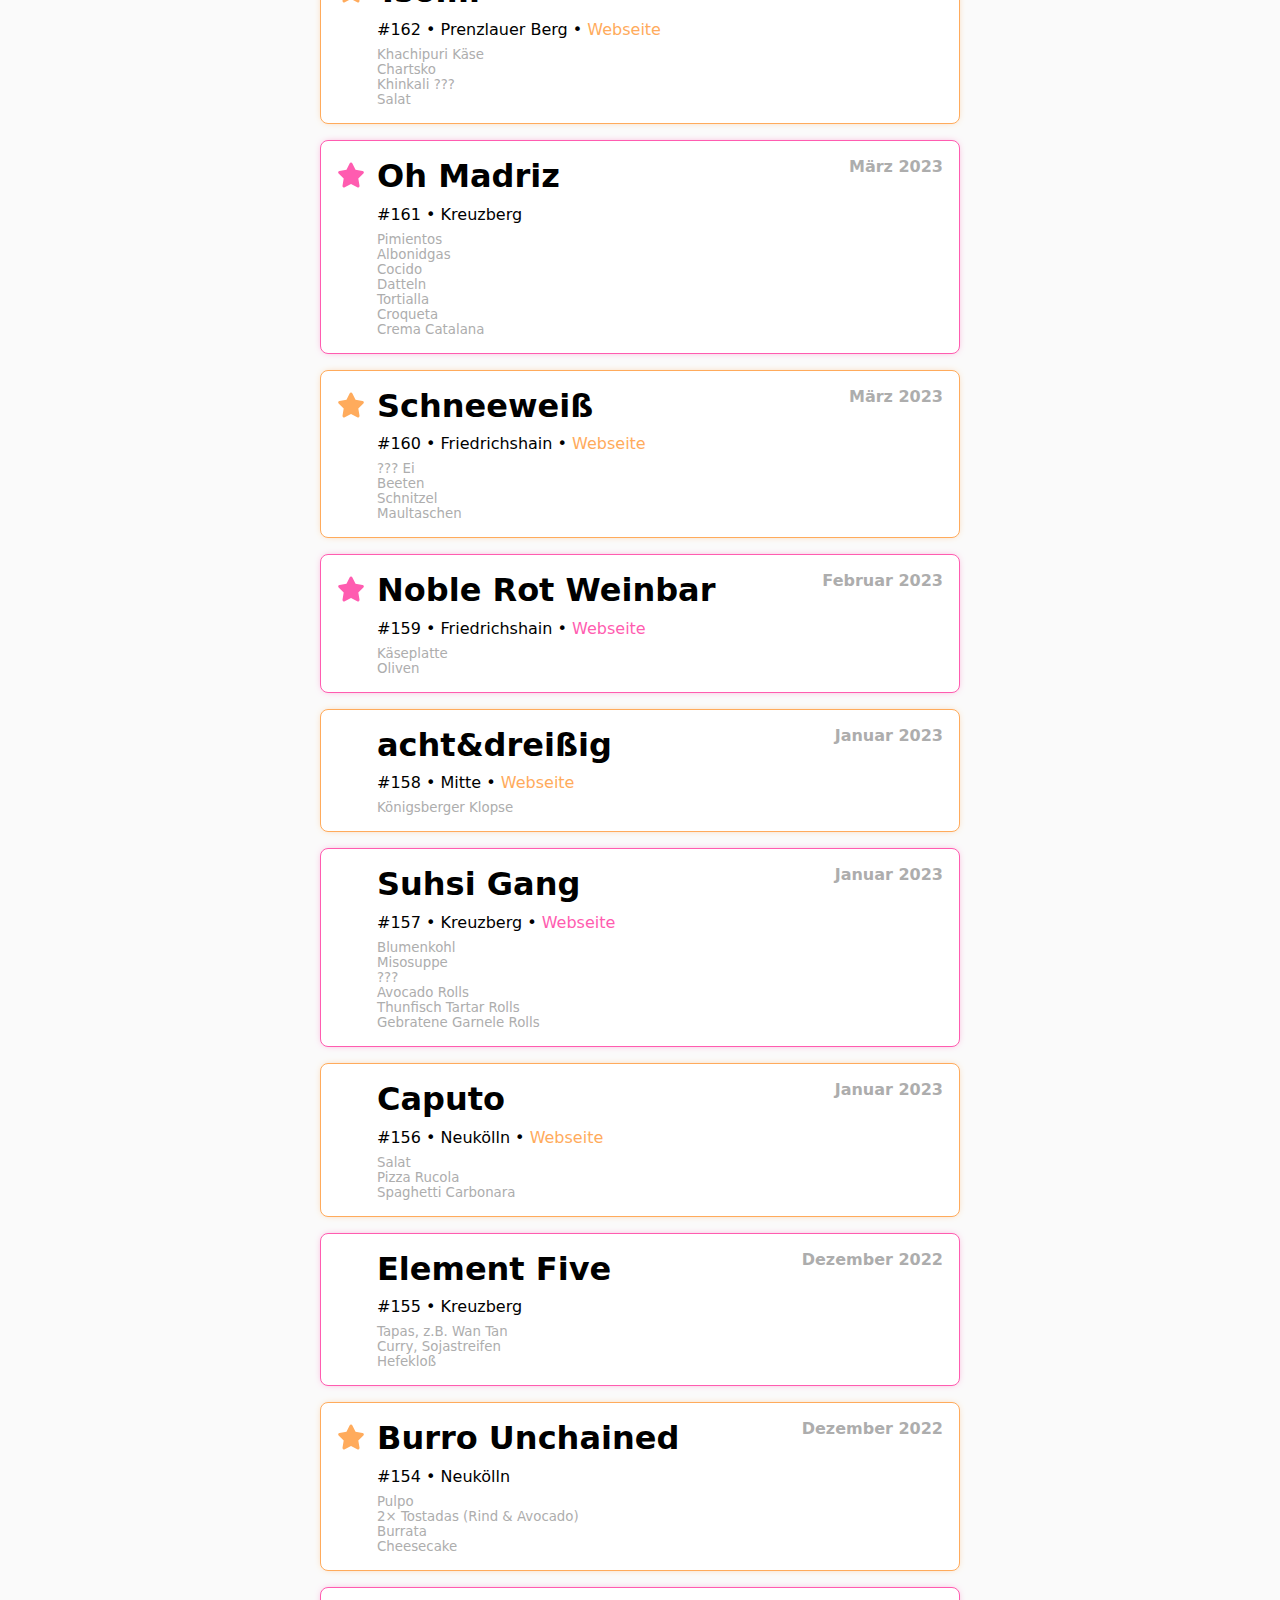
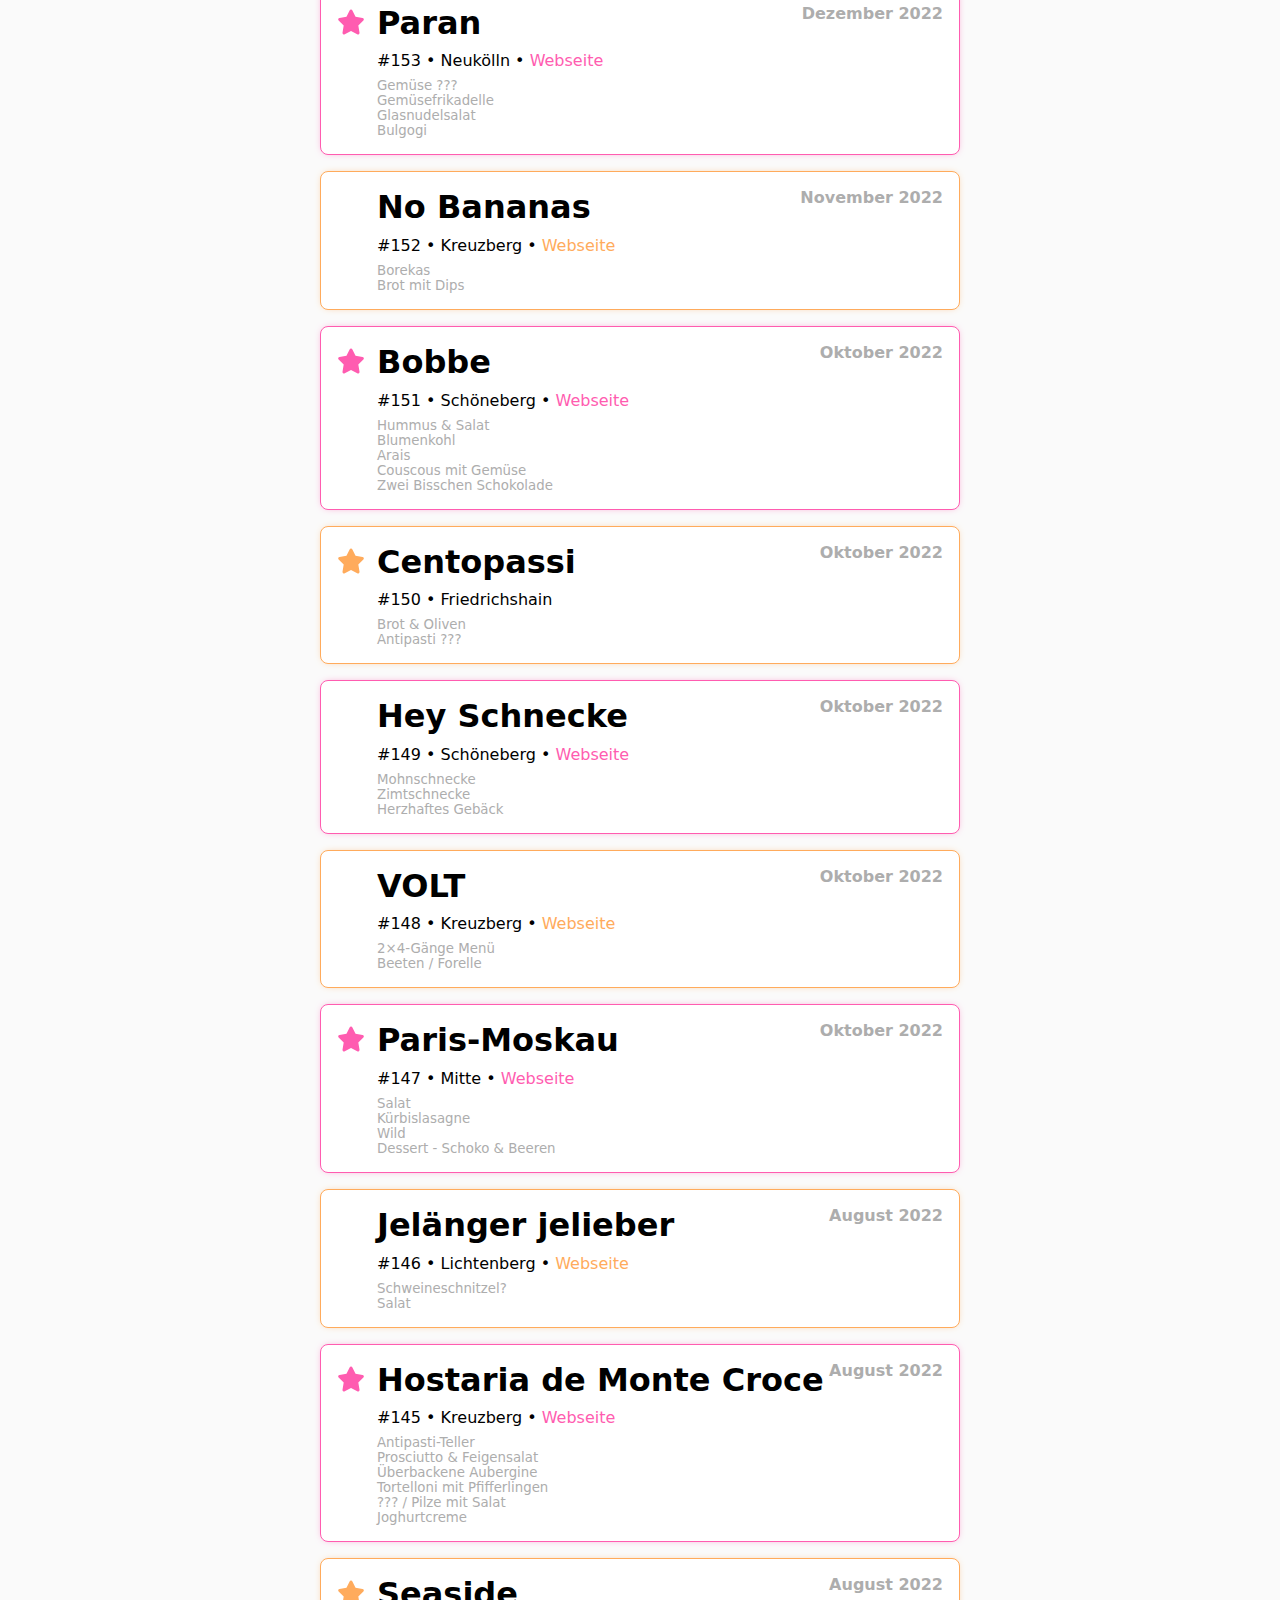
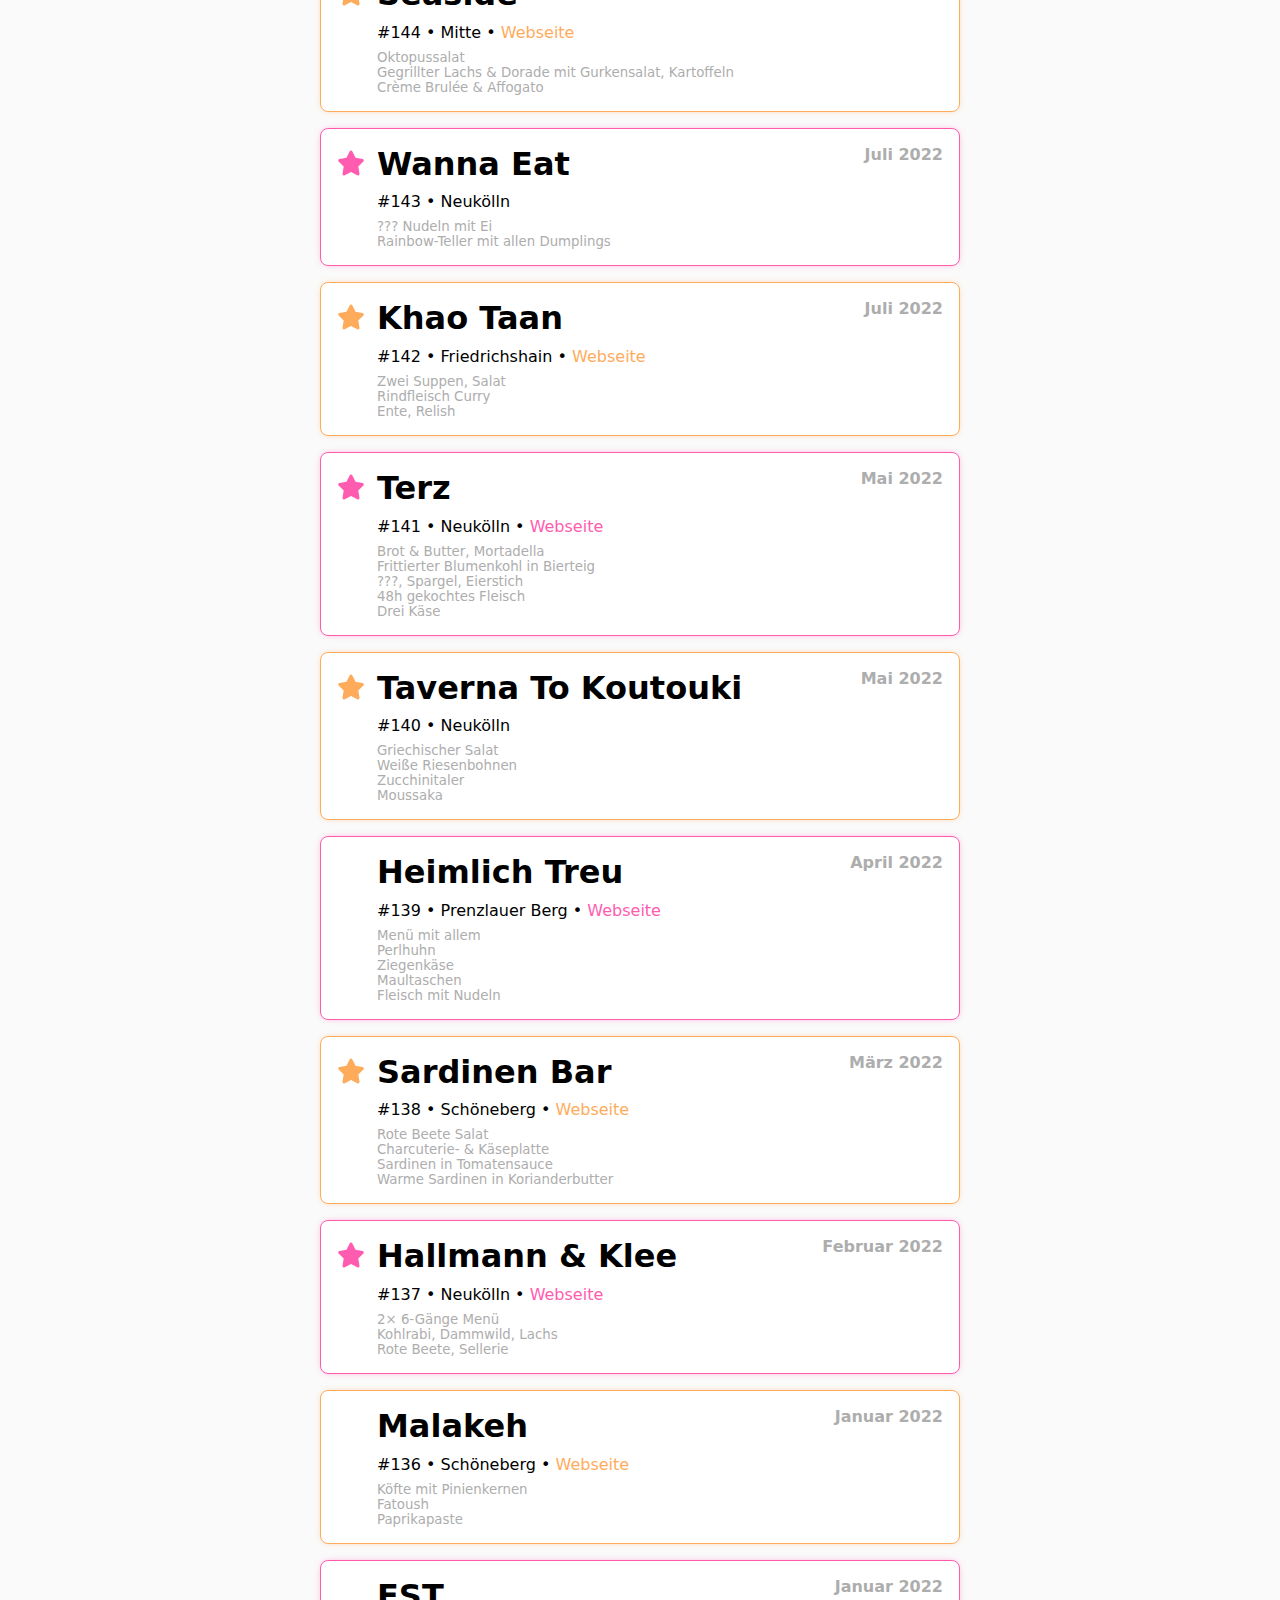
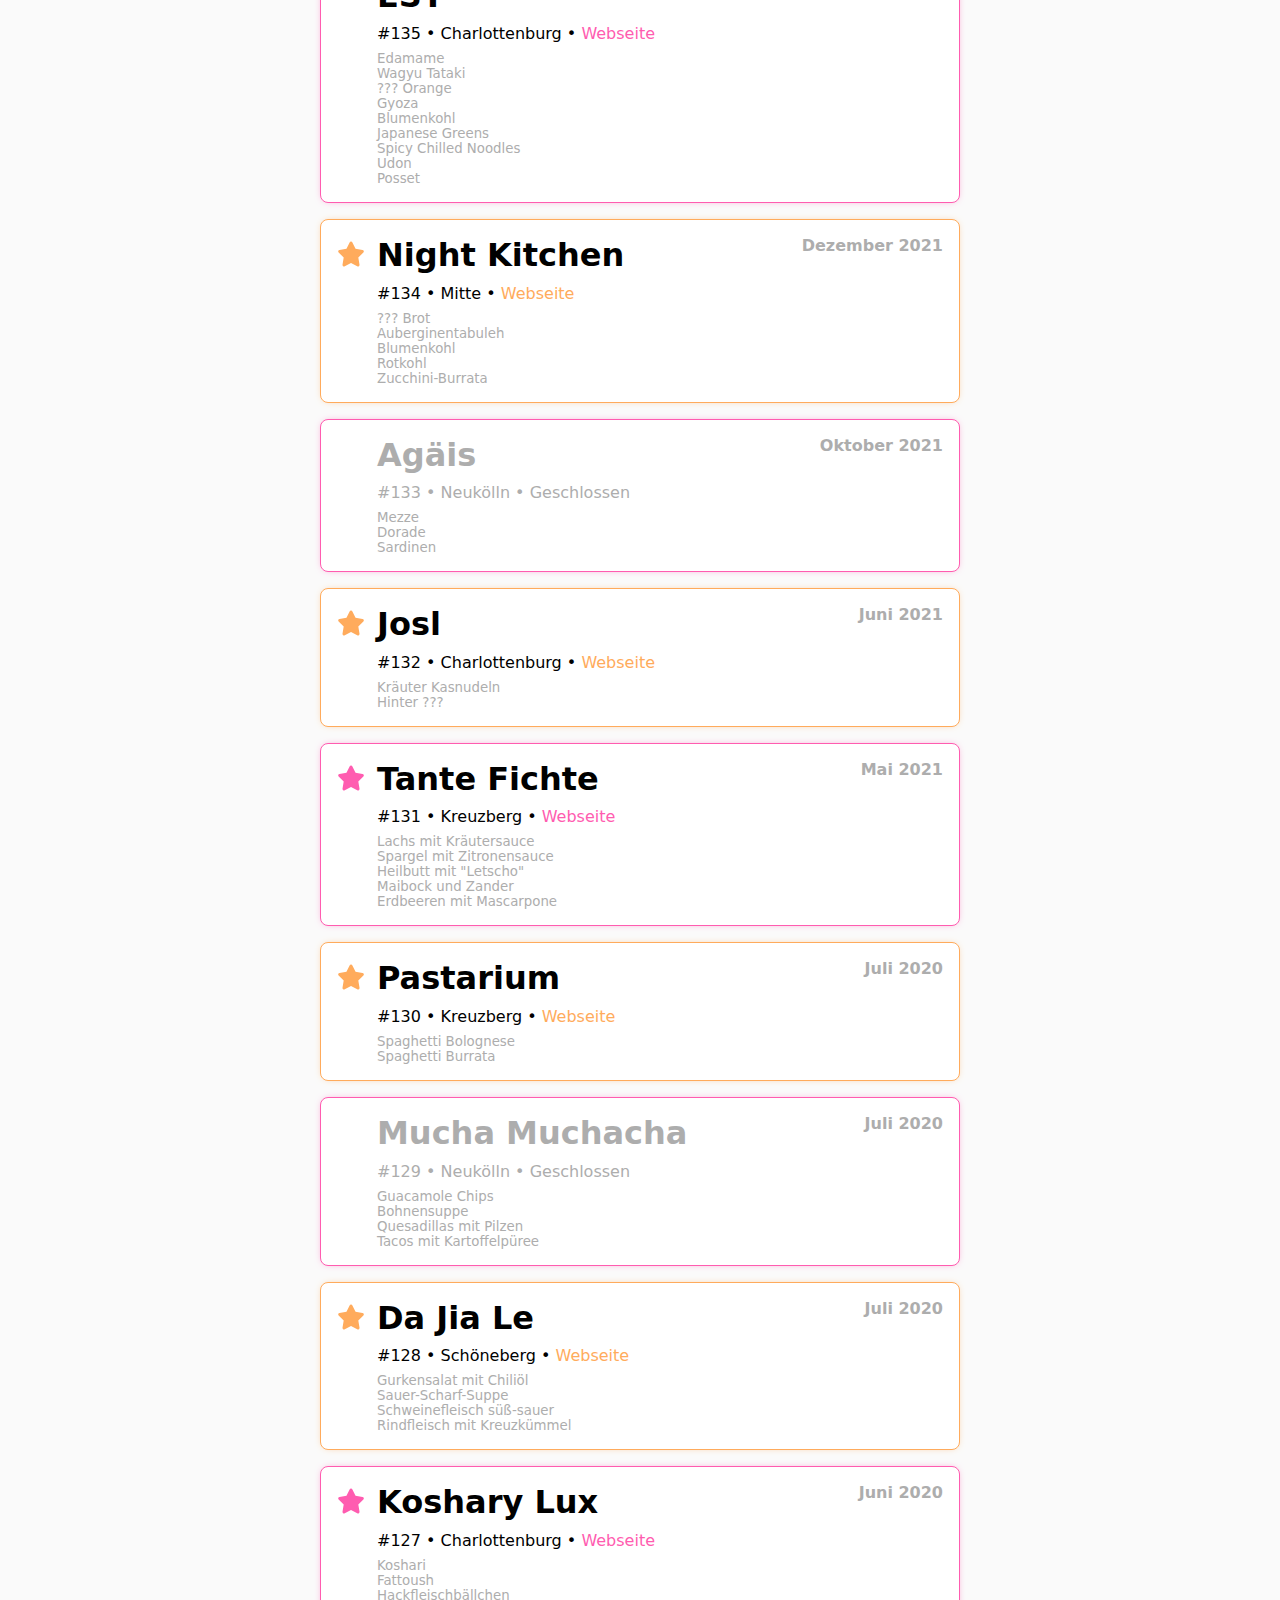
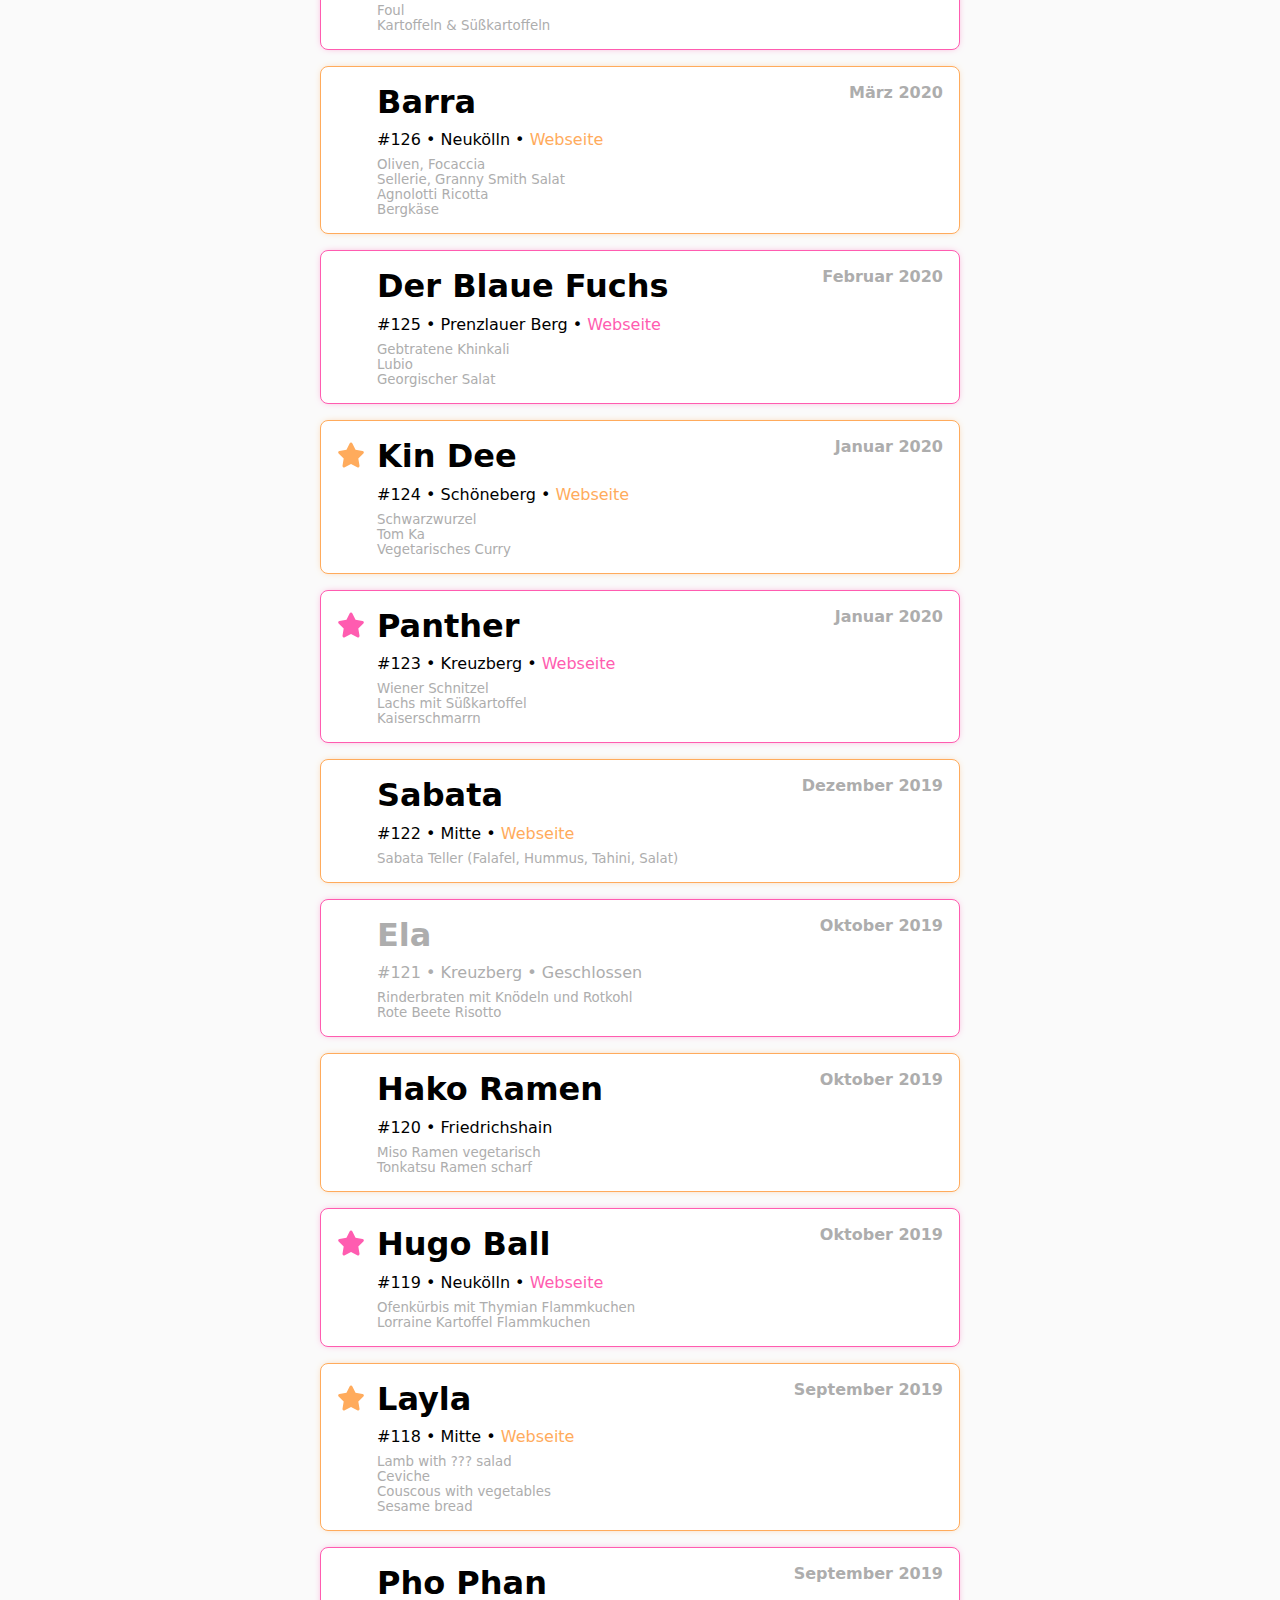
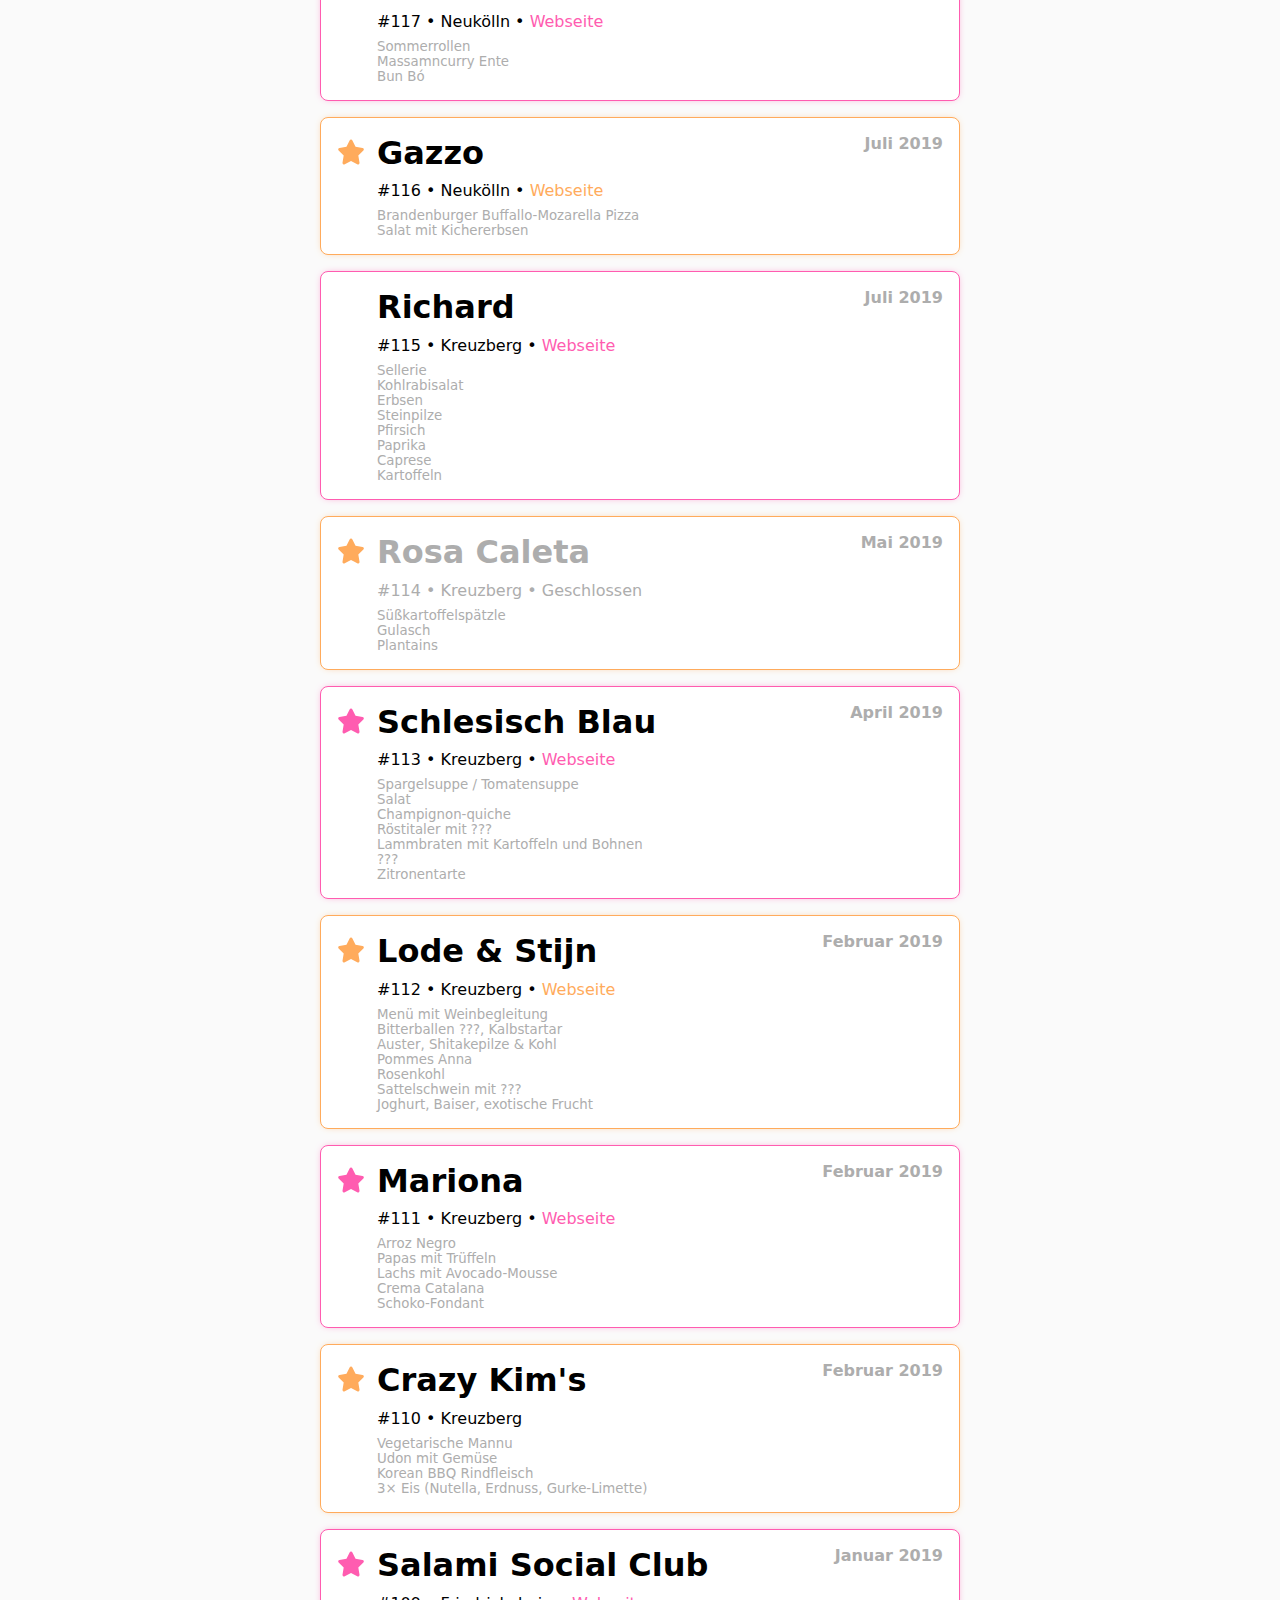
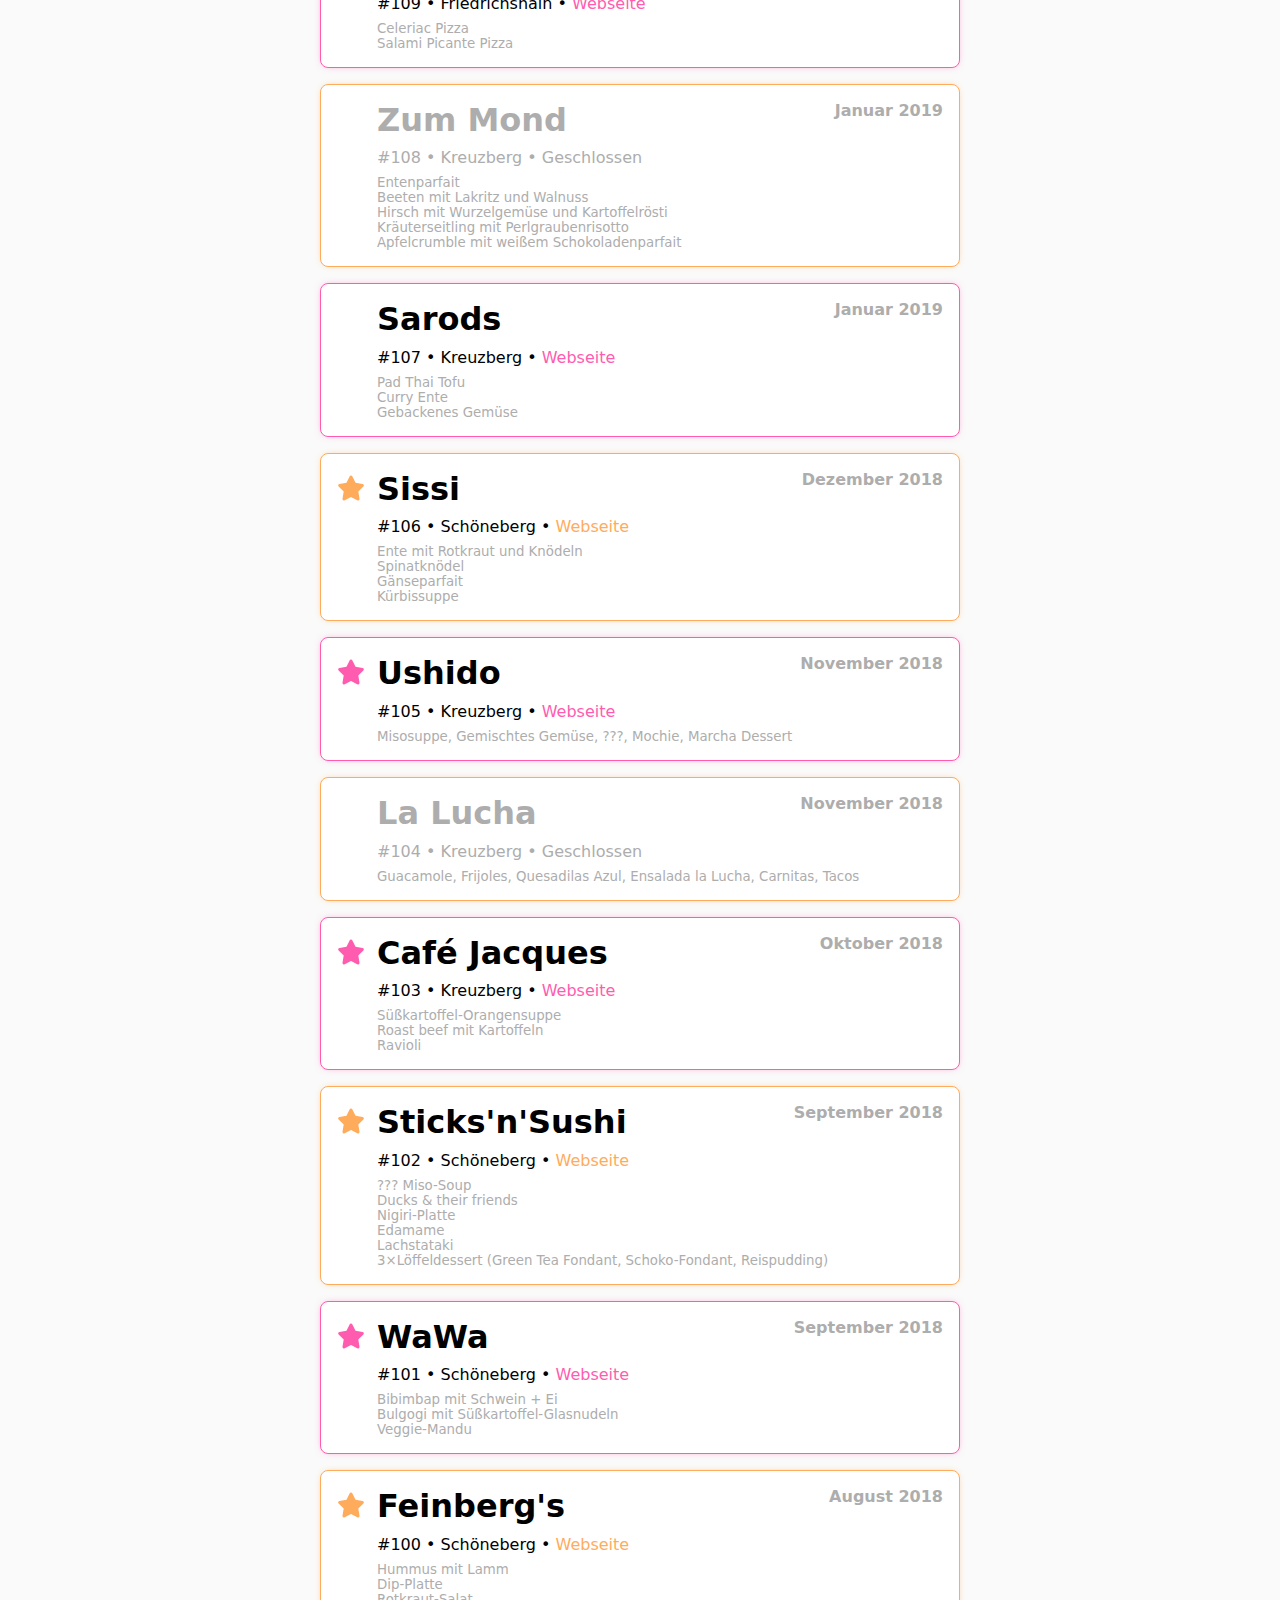
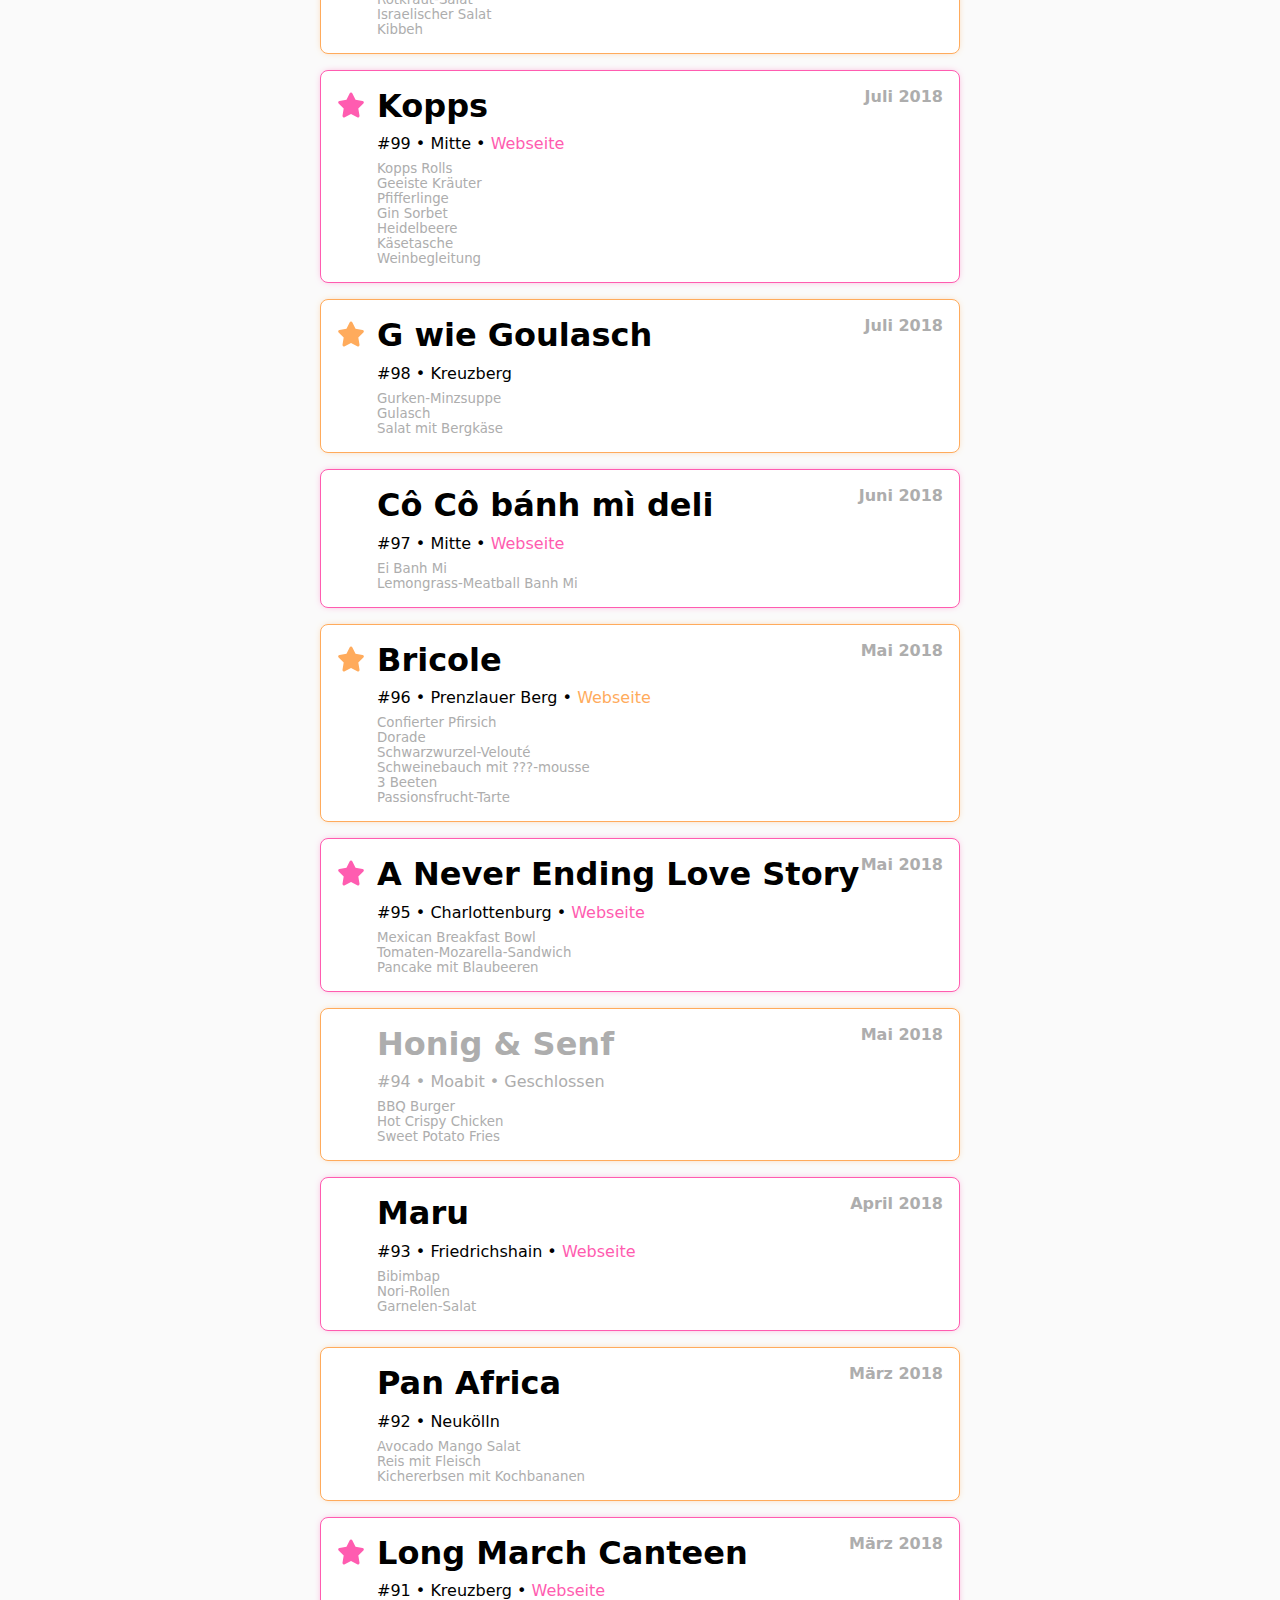
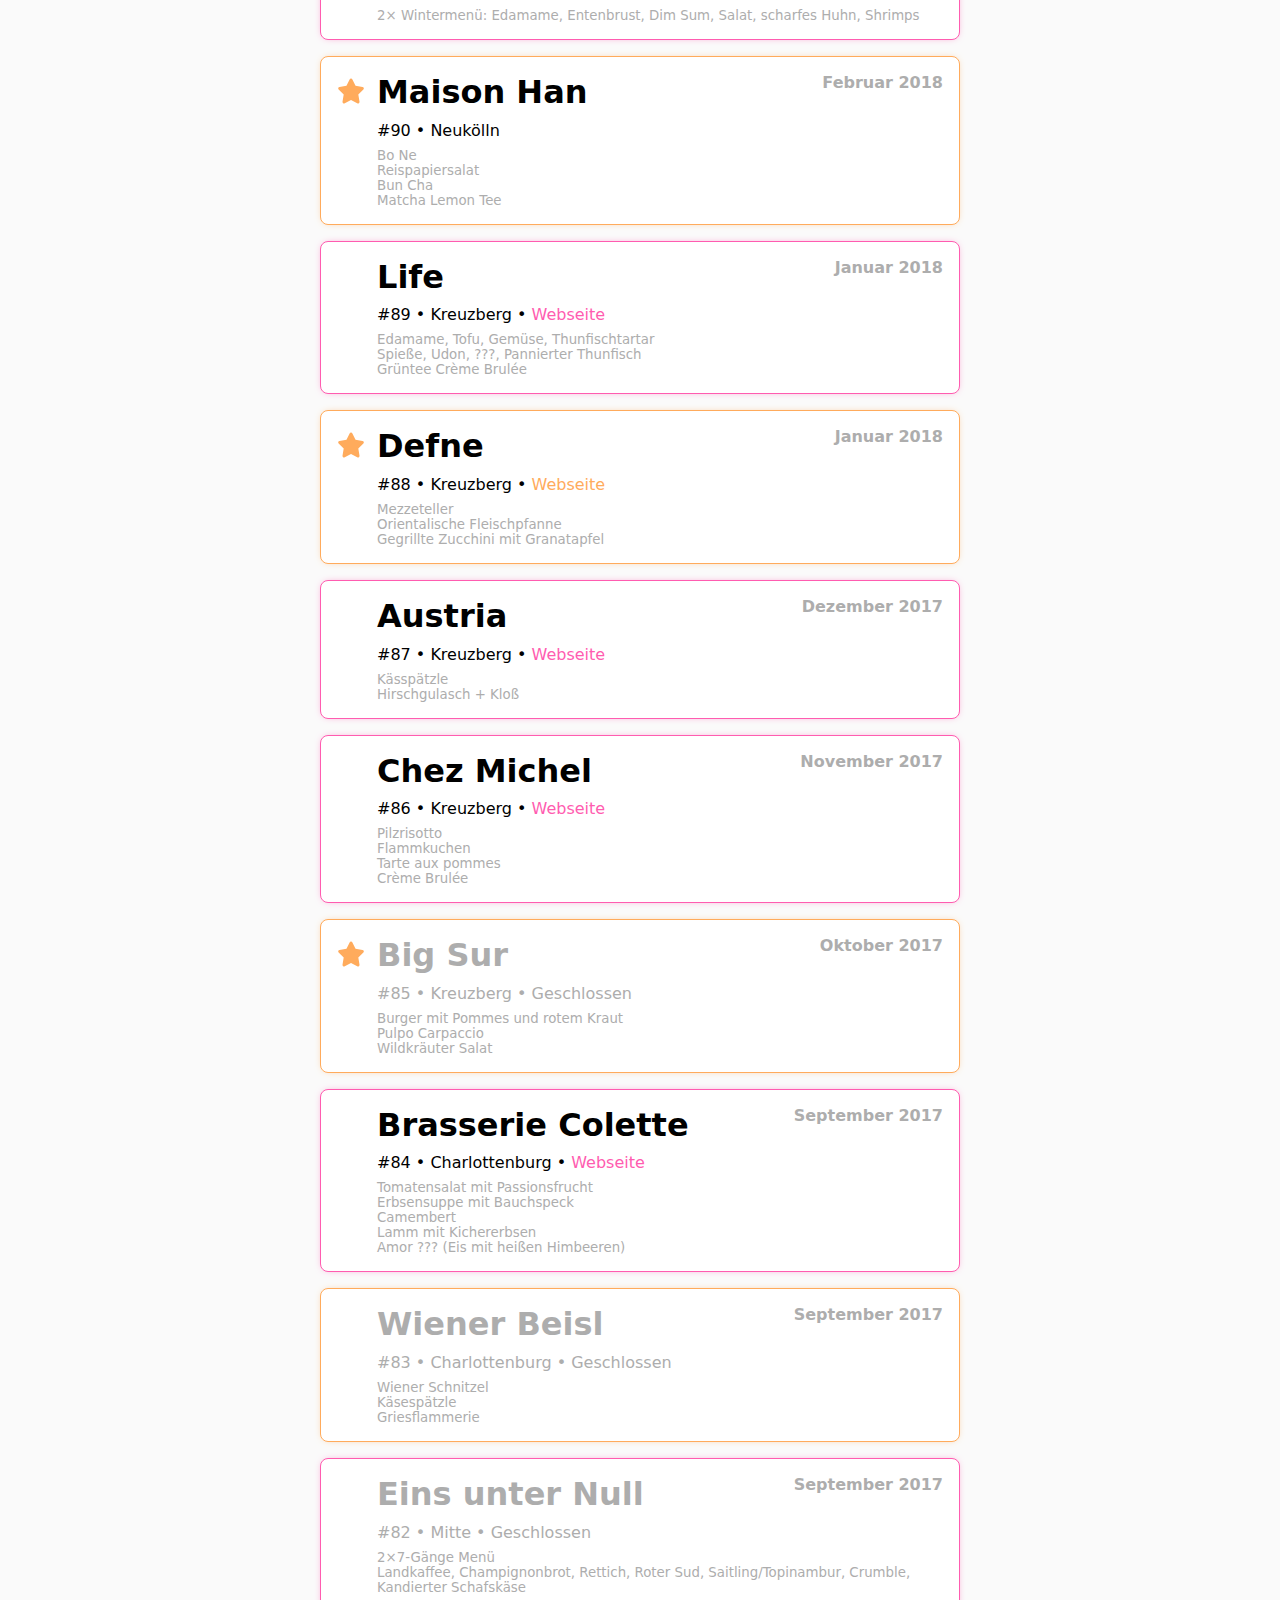
==== commit 78f392a3: "wip" ====
--- a/mittwochsdates/index.html
+++ b/mittwochsdates/index.html
@@ -15,6 +15,7 @@
   <body>
     <h1>Mittwochsdates</h1>
     <p id="stats"></p>
+    <svg id="graph" width="100%" height="5em"></svg>
     <div id="searchbar">
       <div>
         <input id="search" type="text" placeholder="Suche"/>
--- a/mittwochsdates/style.css
+++ b/mittwochsdates/style.css
@@ -176,7 +176,7 @@
   font-size: 1.5em;
   text-align: center;
   margin-top: 0;
-  margin-bottom: 2em;
+  margin-bottom: 0;
 }
 
 @media (max-width: 650px) {
@@ -190,3 +190,8 @@
 #stats span.detail {
   font-size: 0.6em;
 }
+
+svg {
+  fill: var(--light-text-color);
+  margin-bottom: 1em;
+}
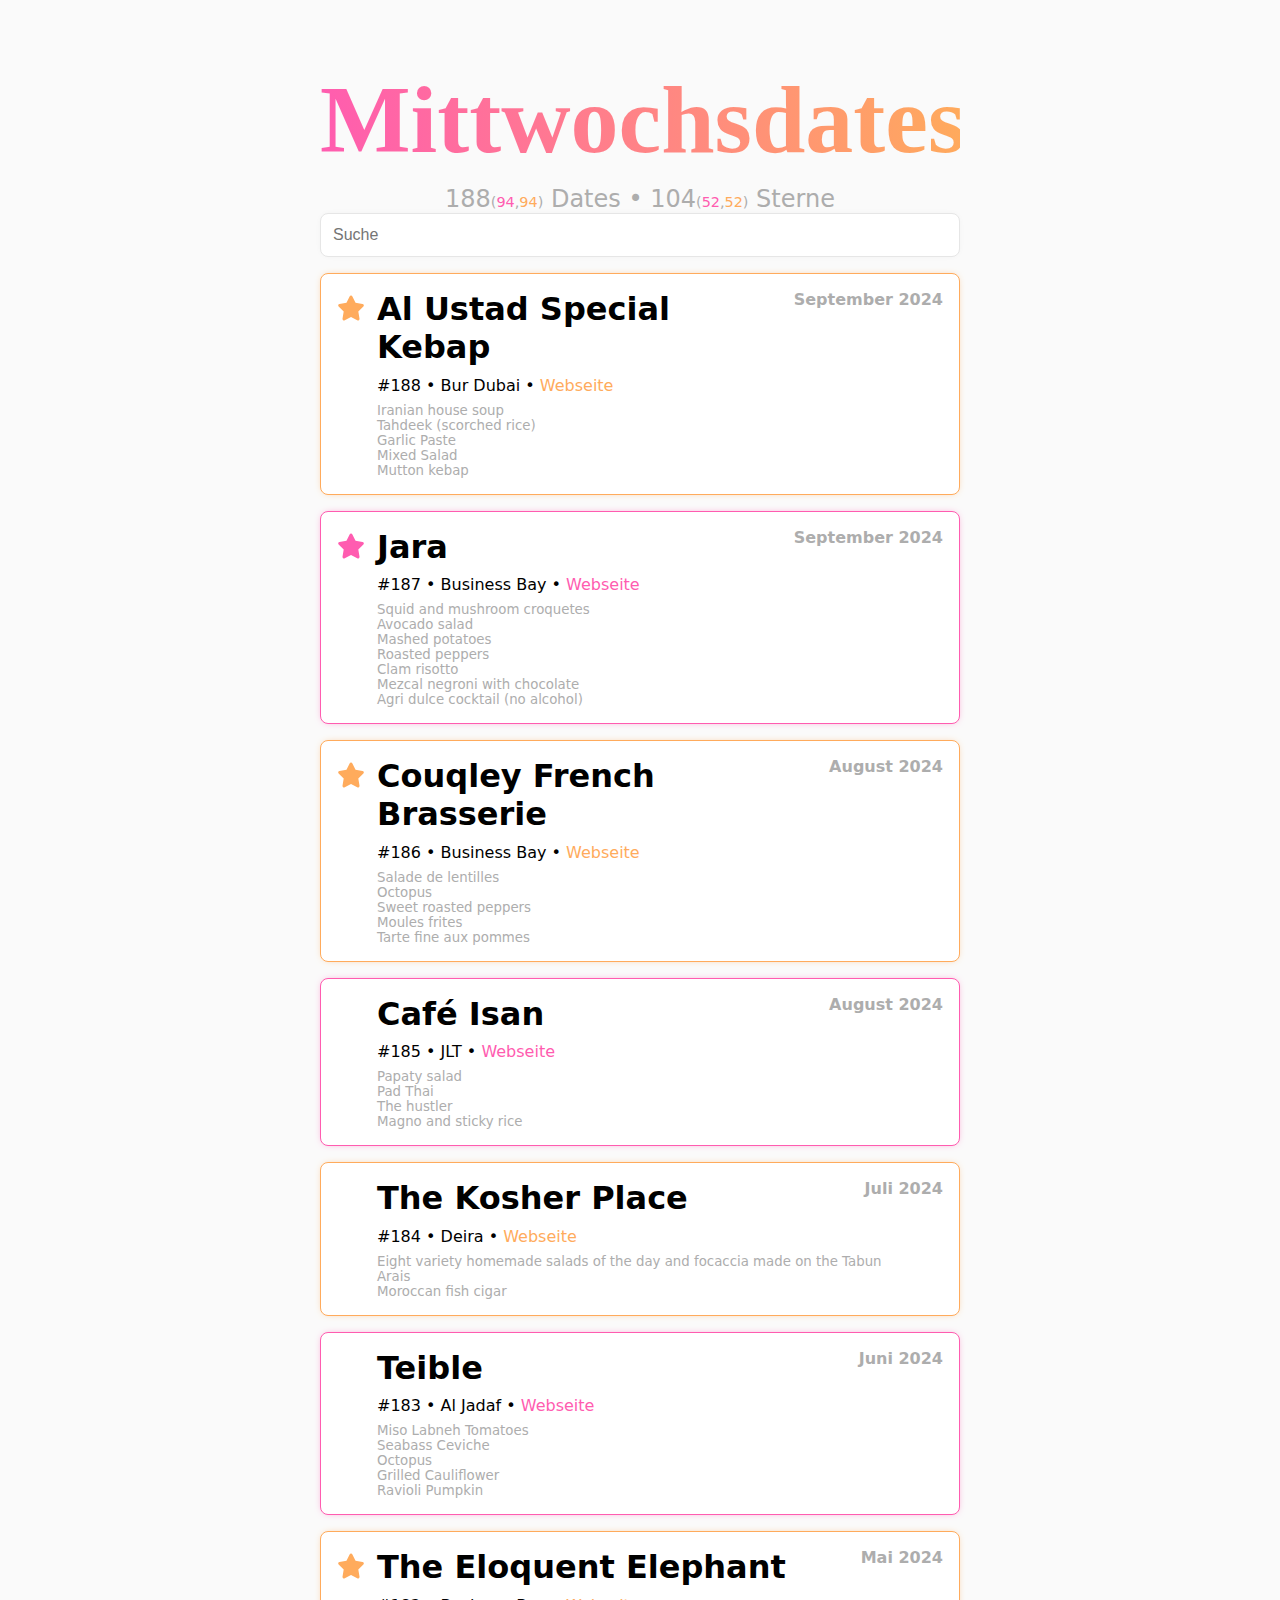
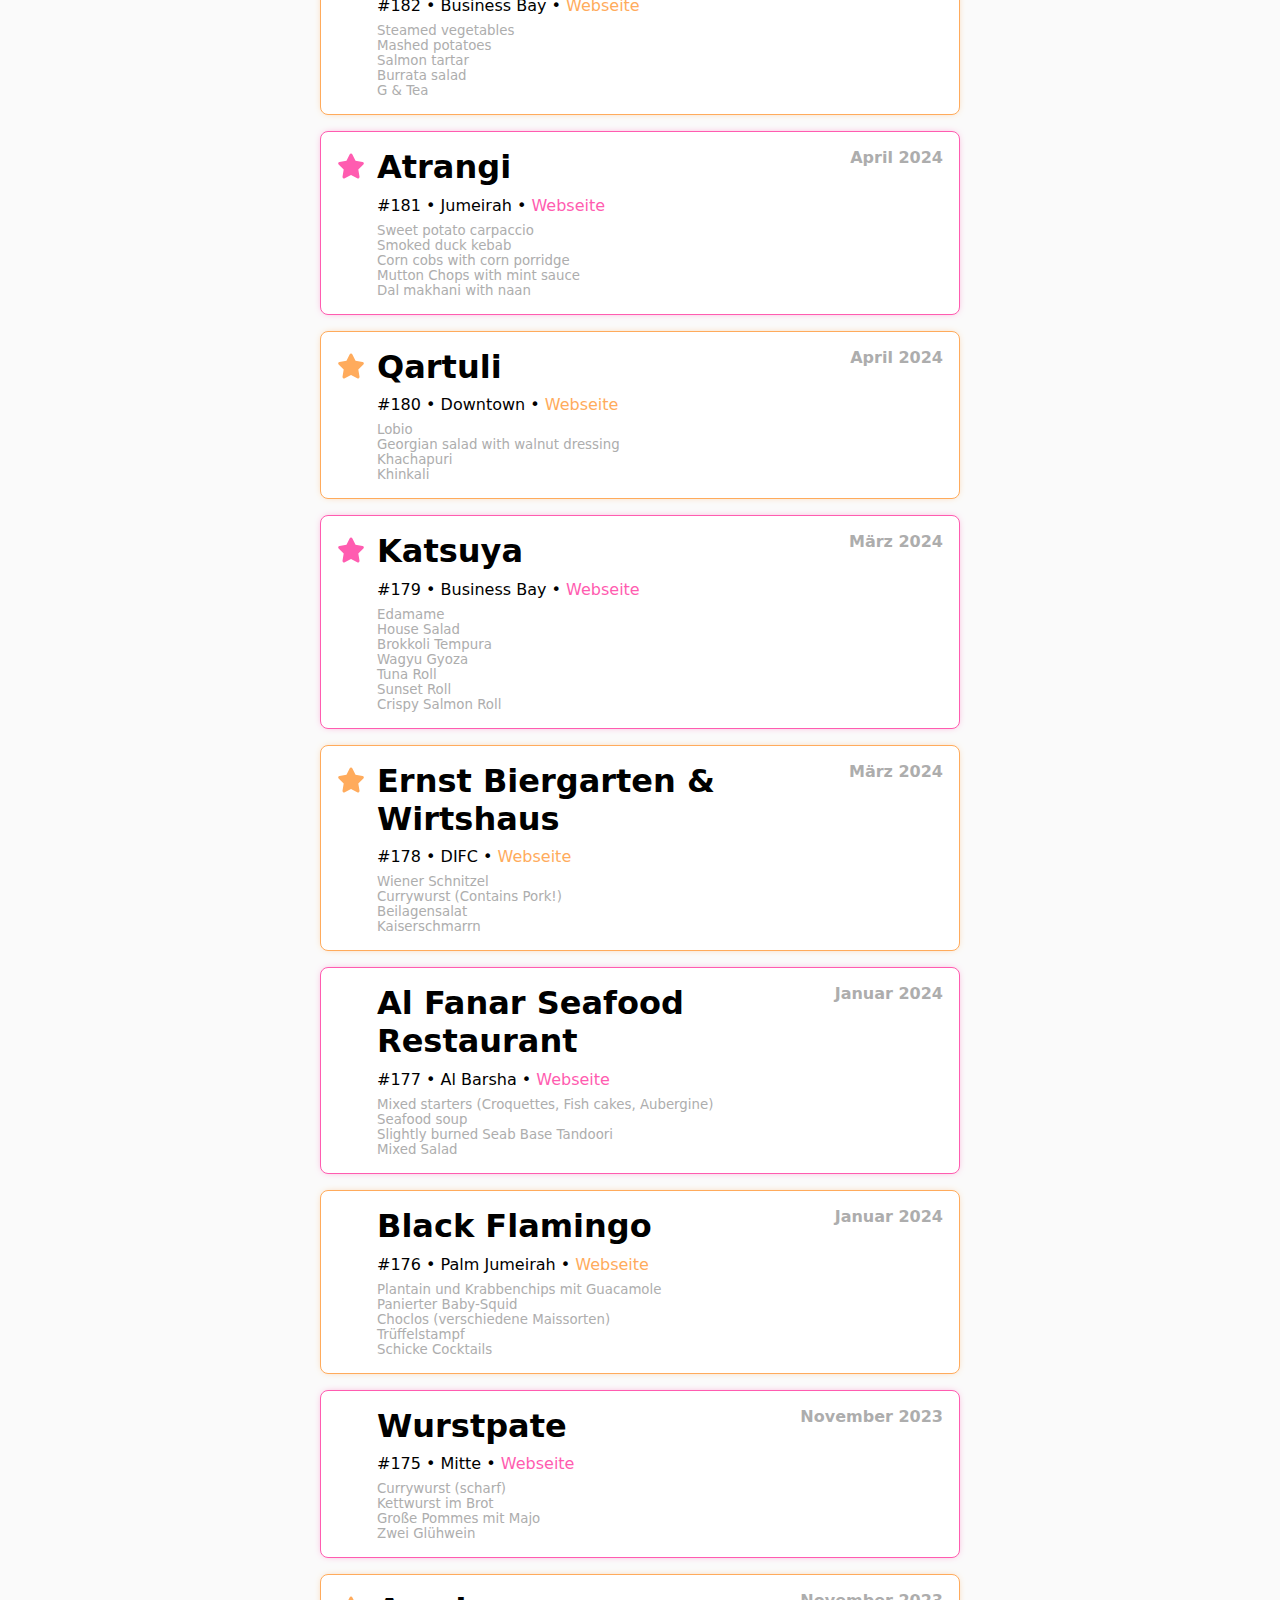
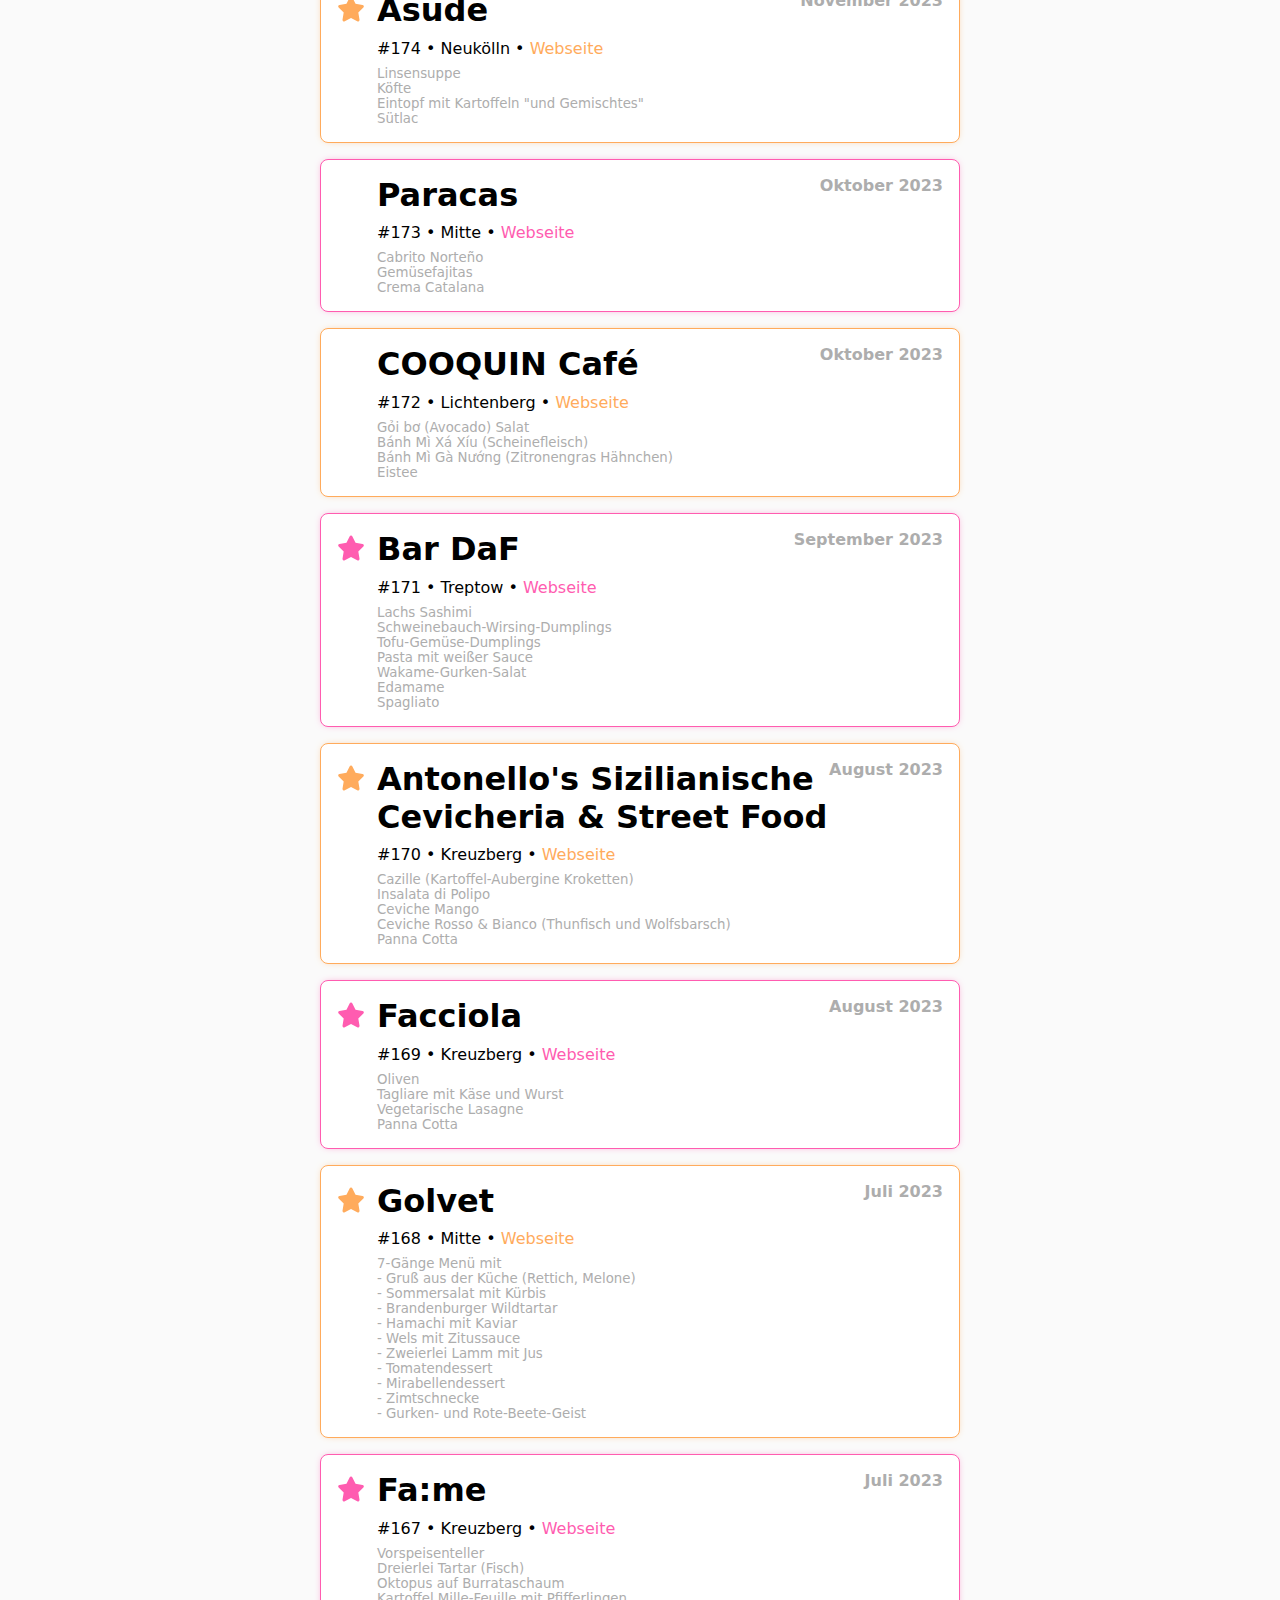
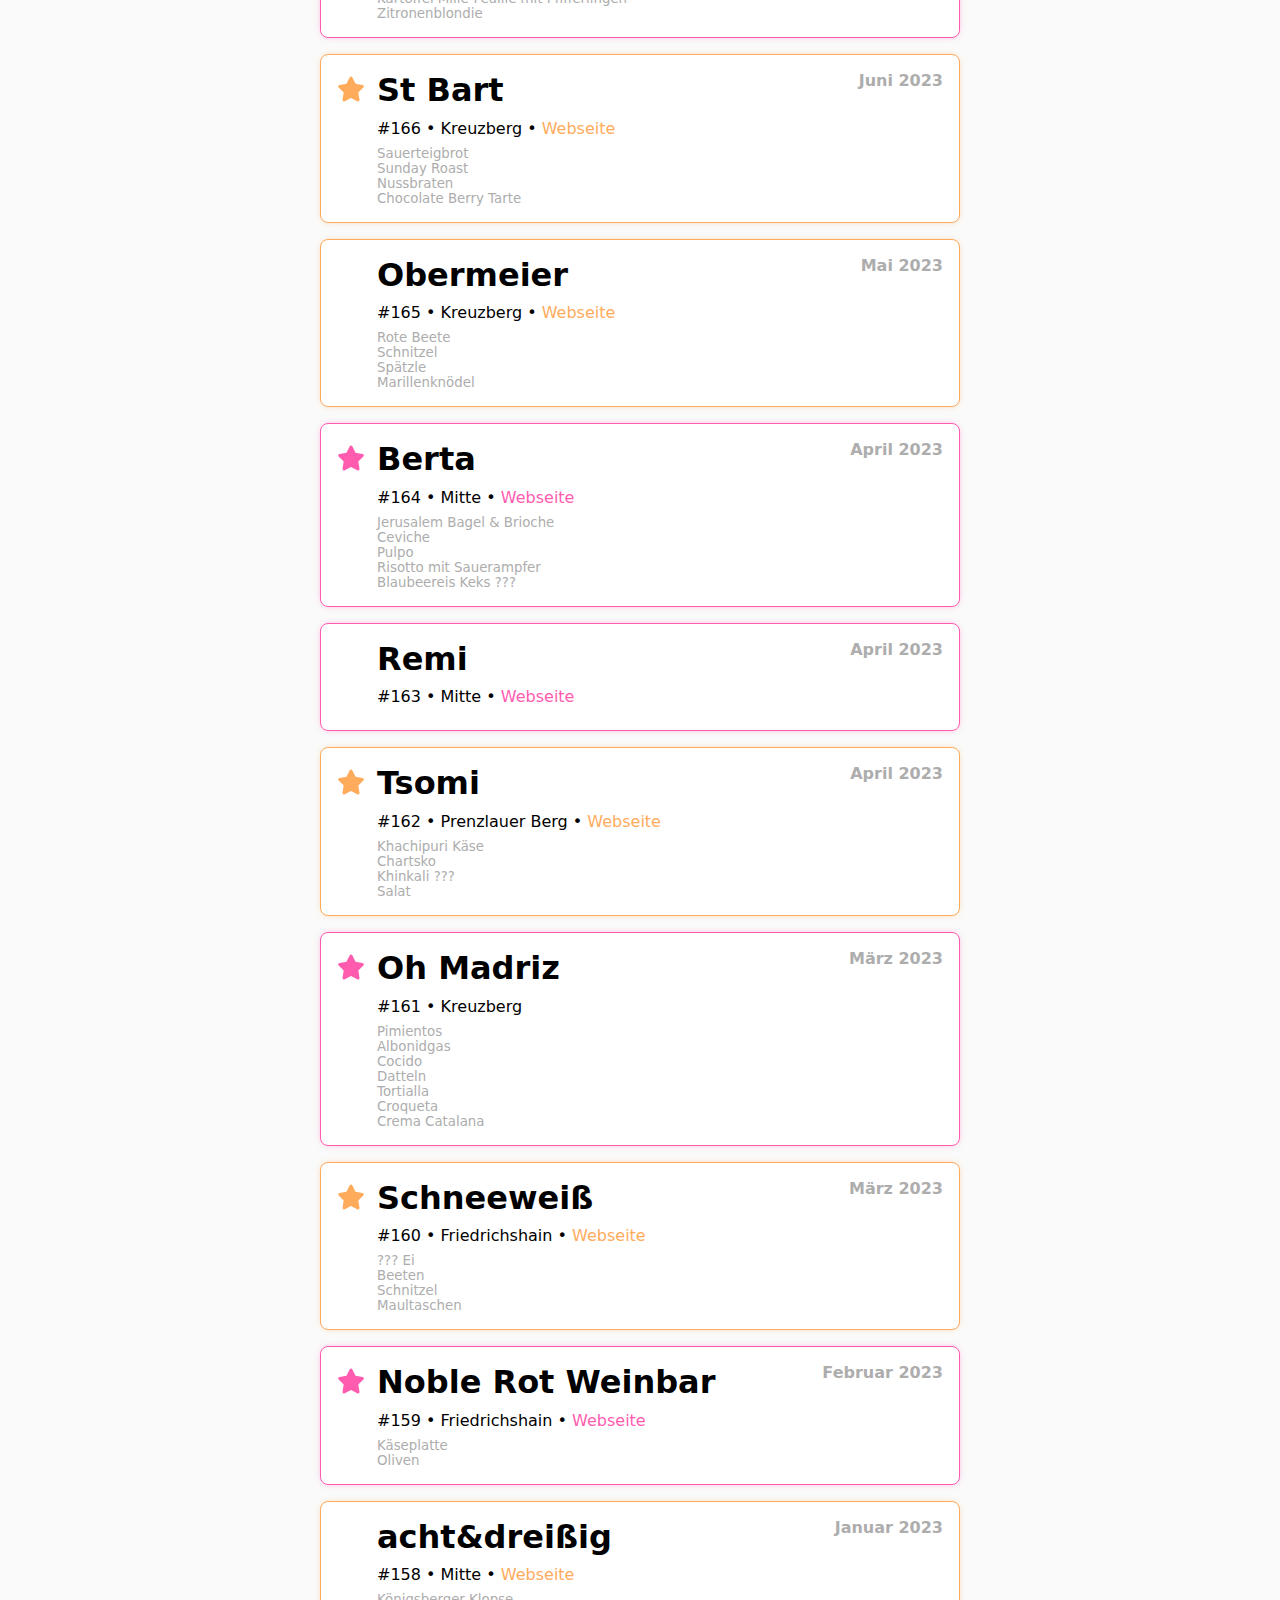
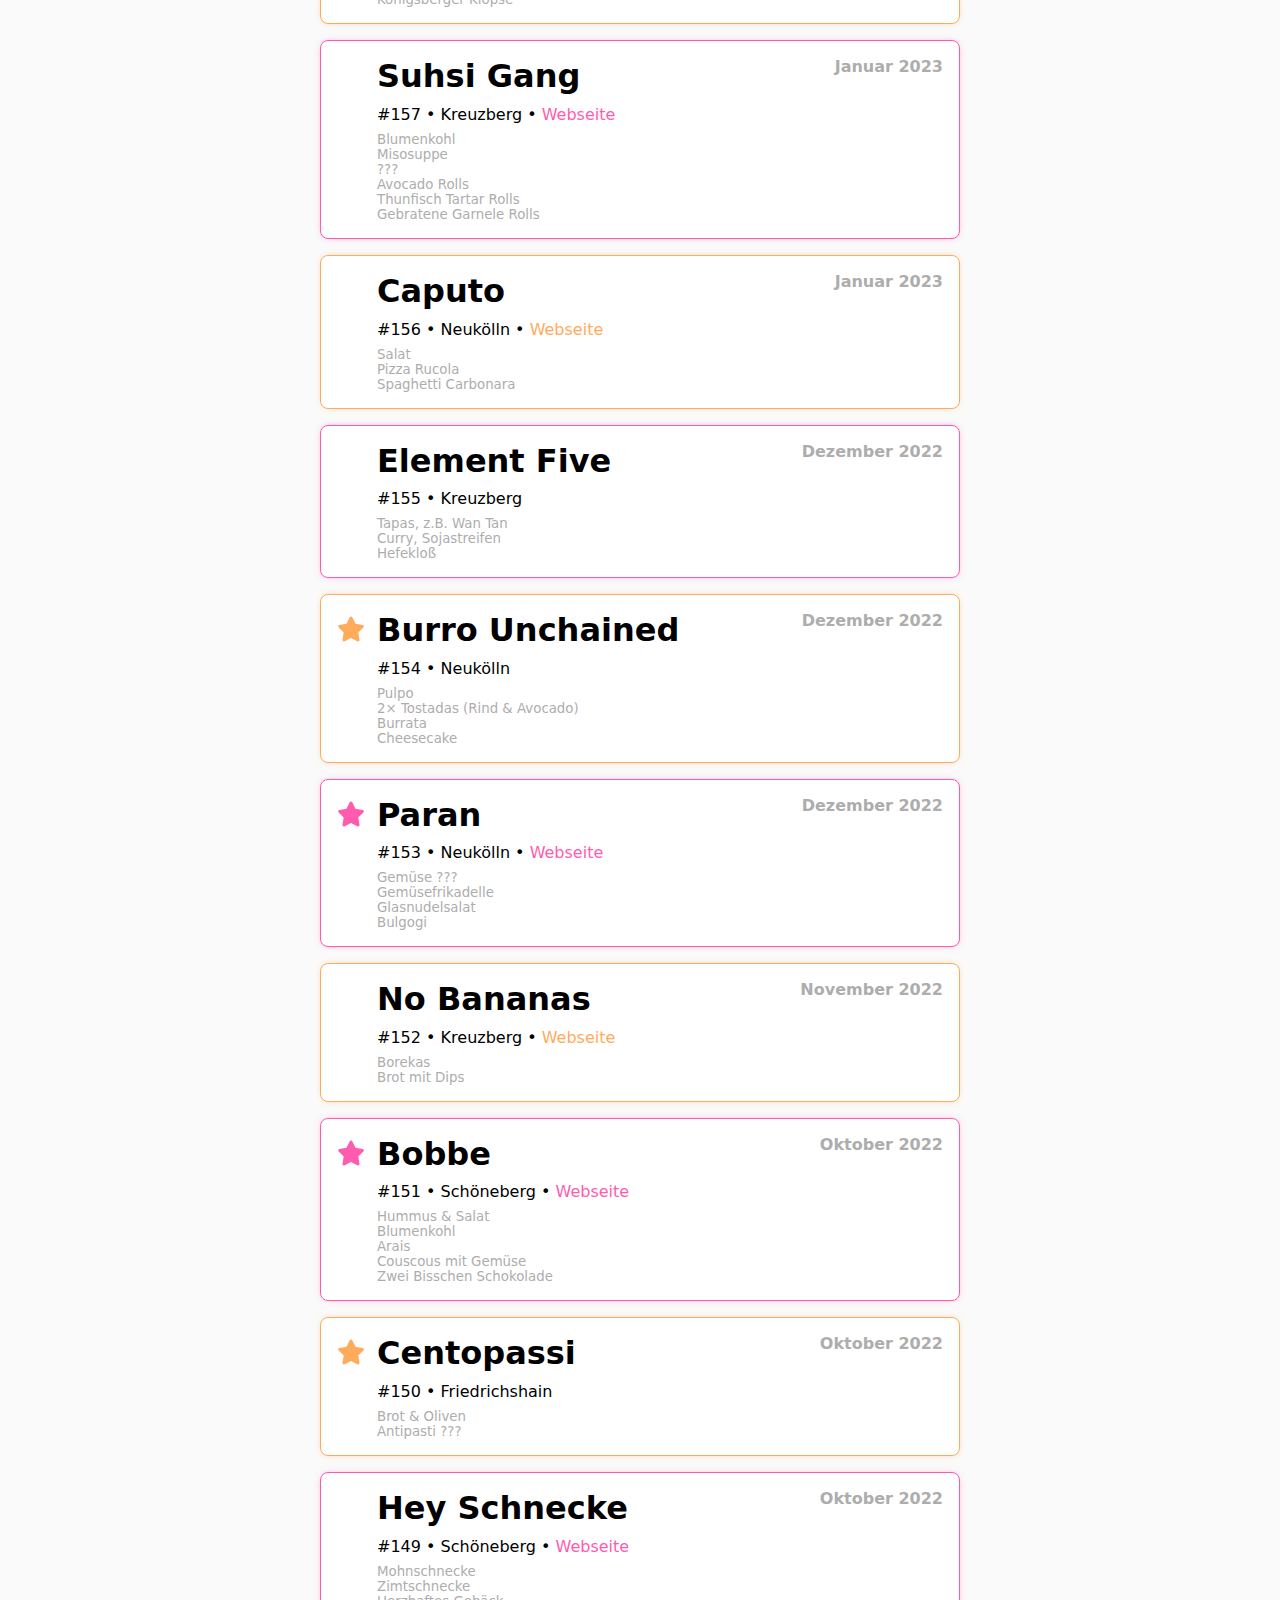
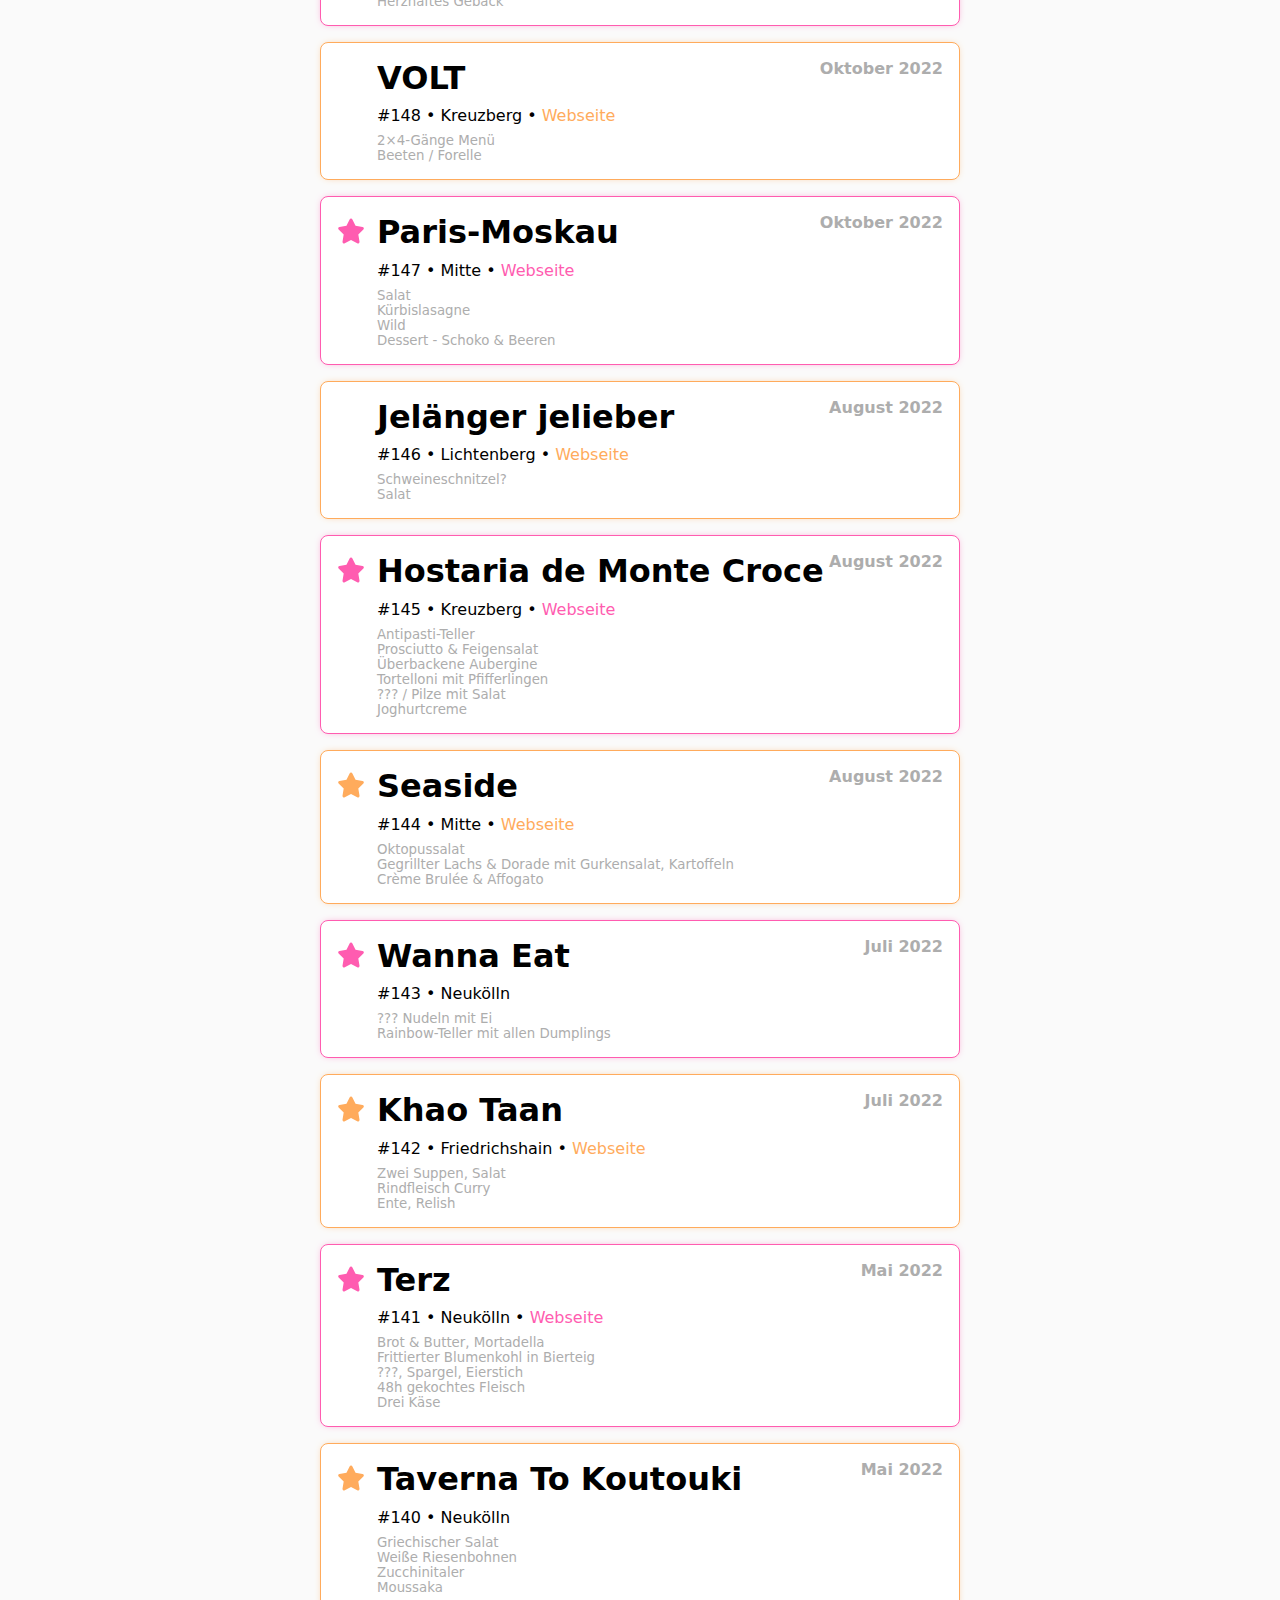
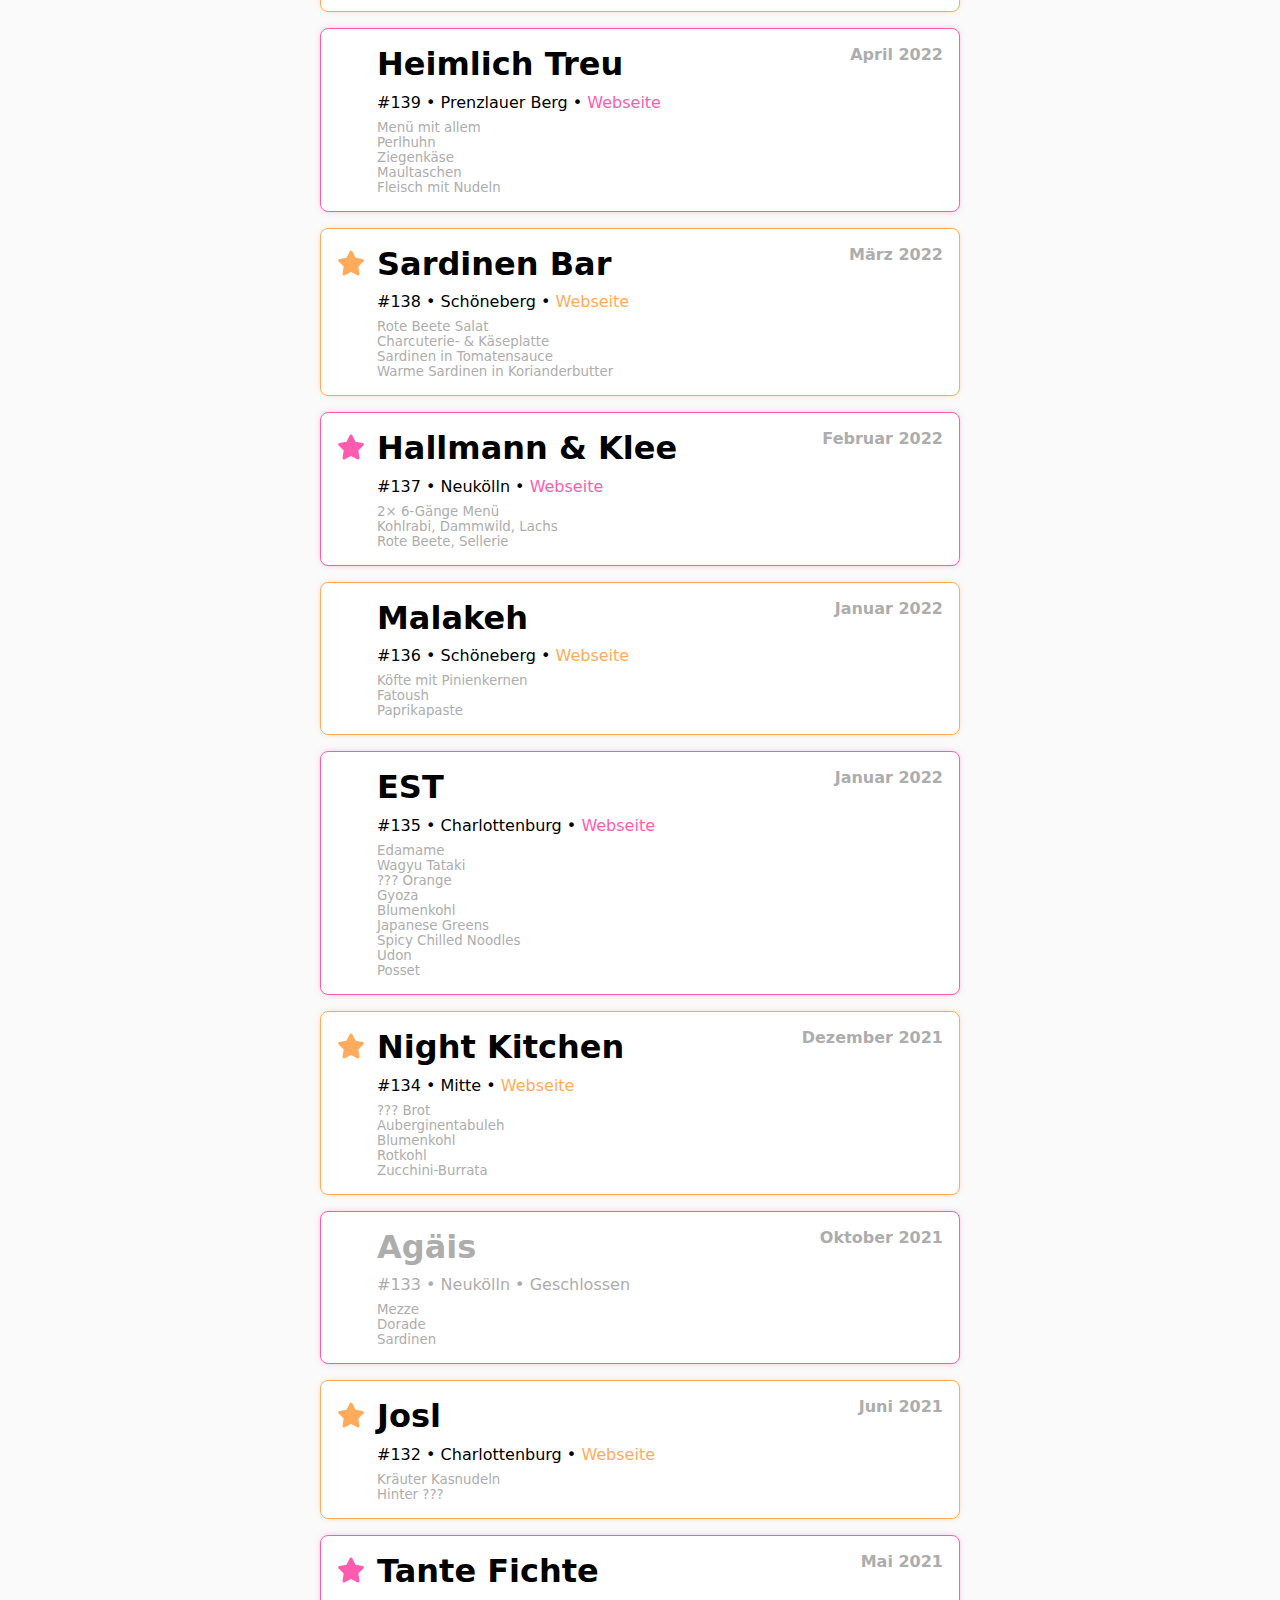
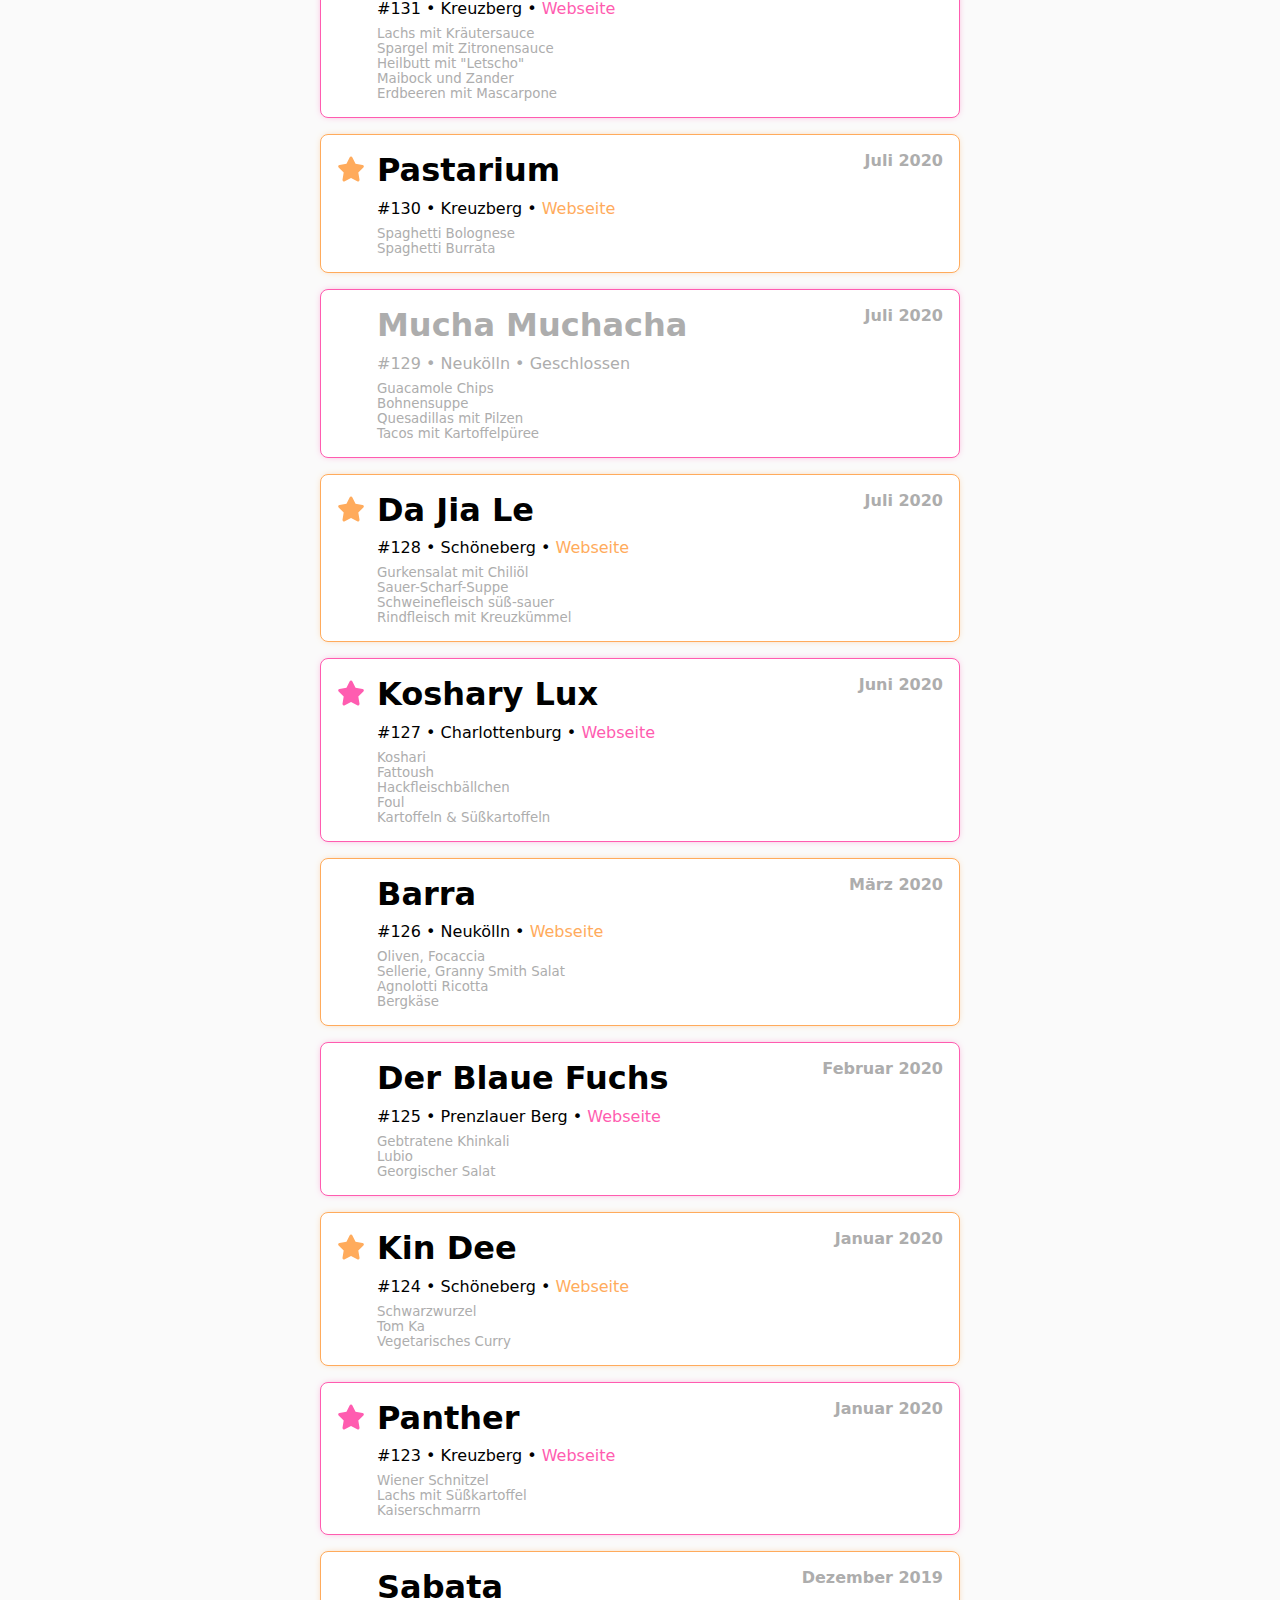
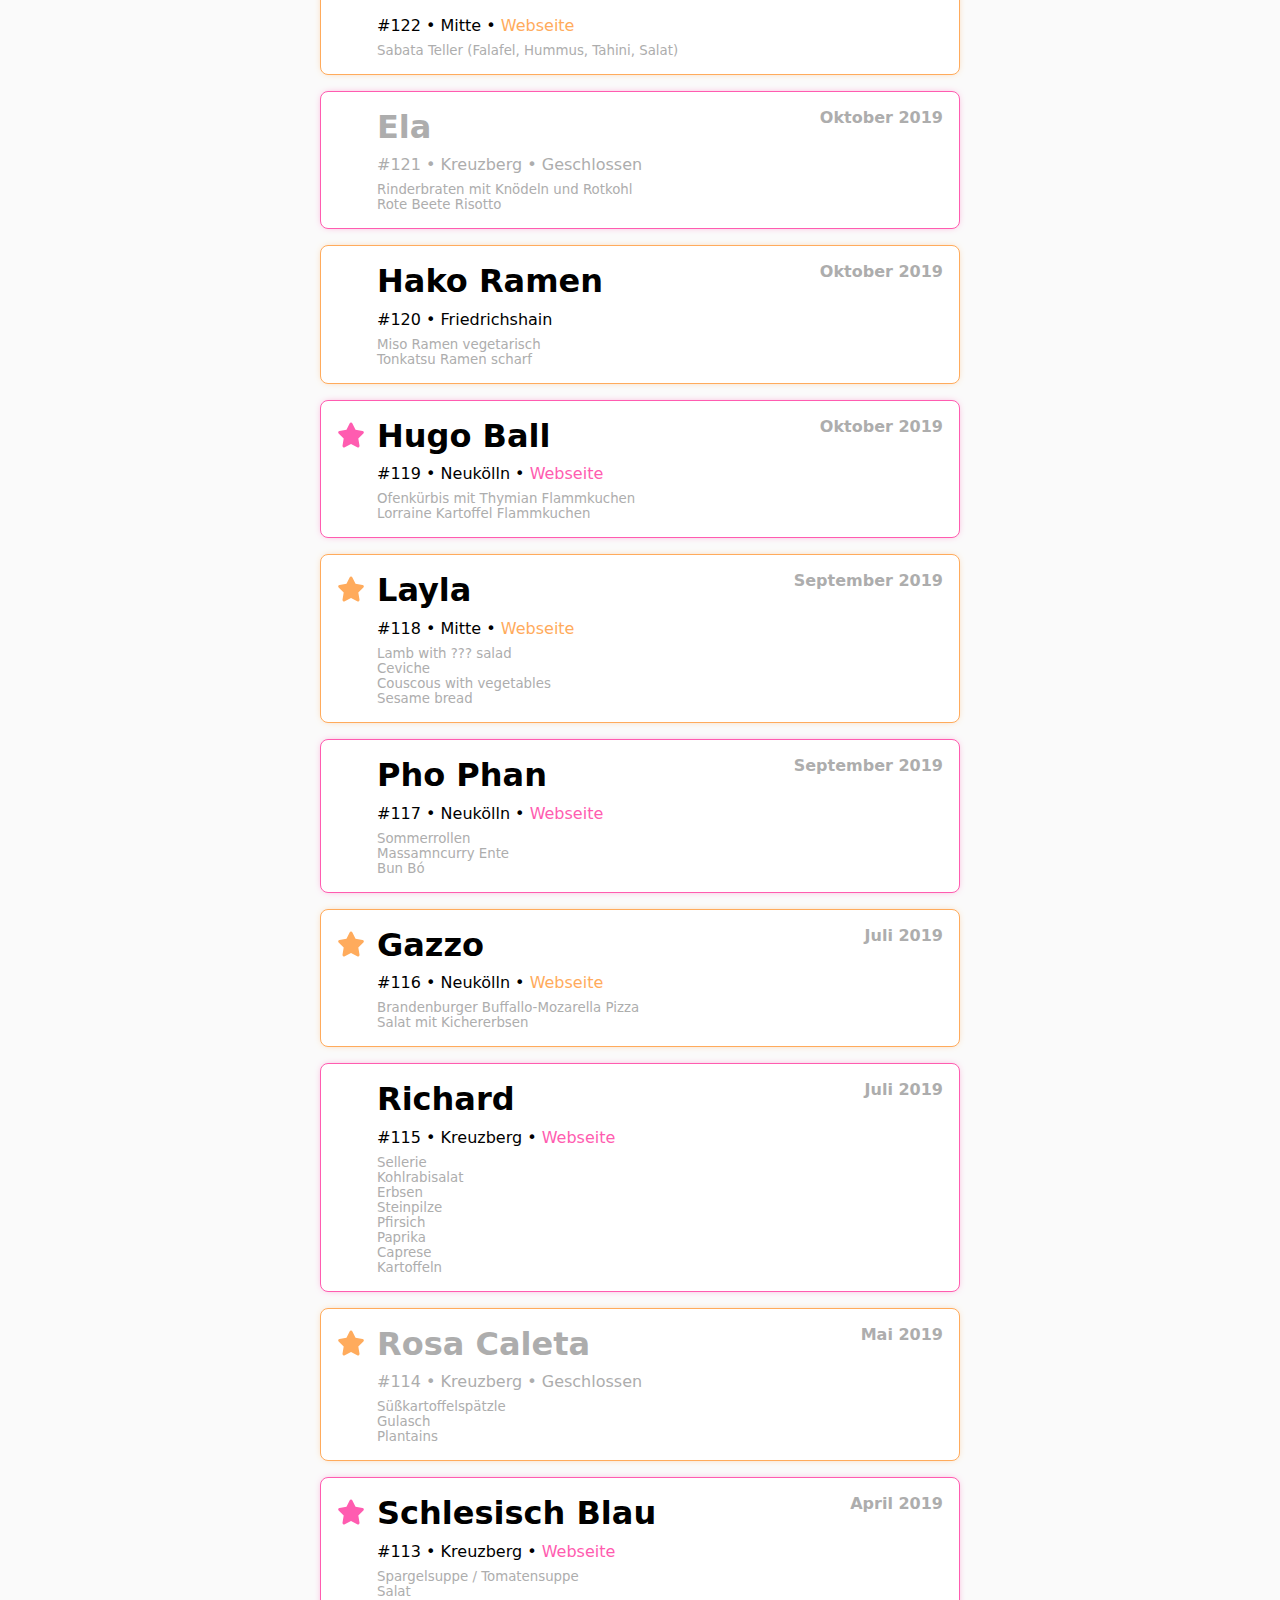
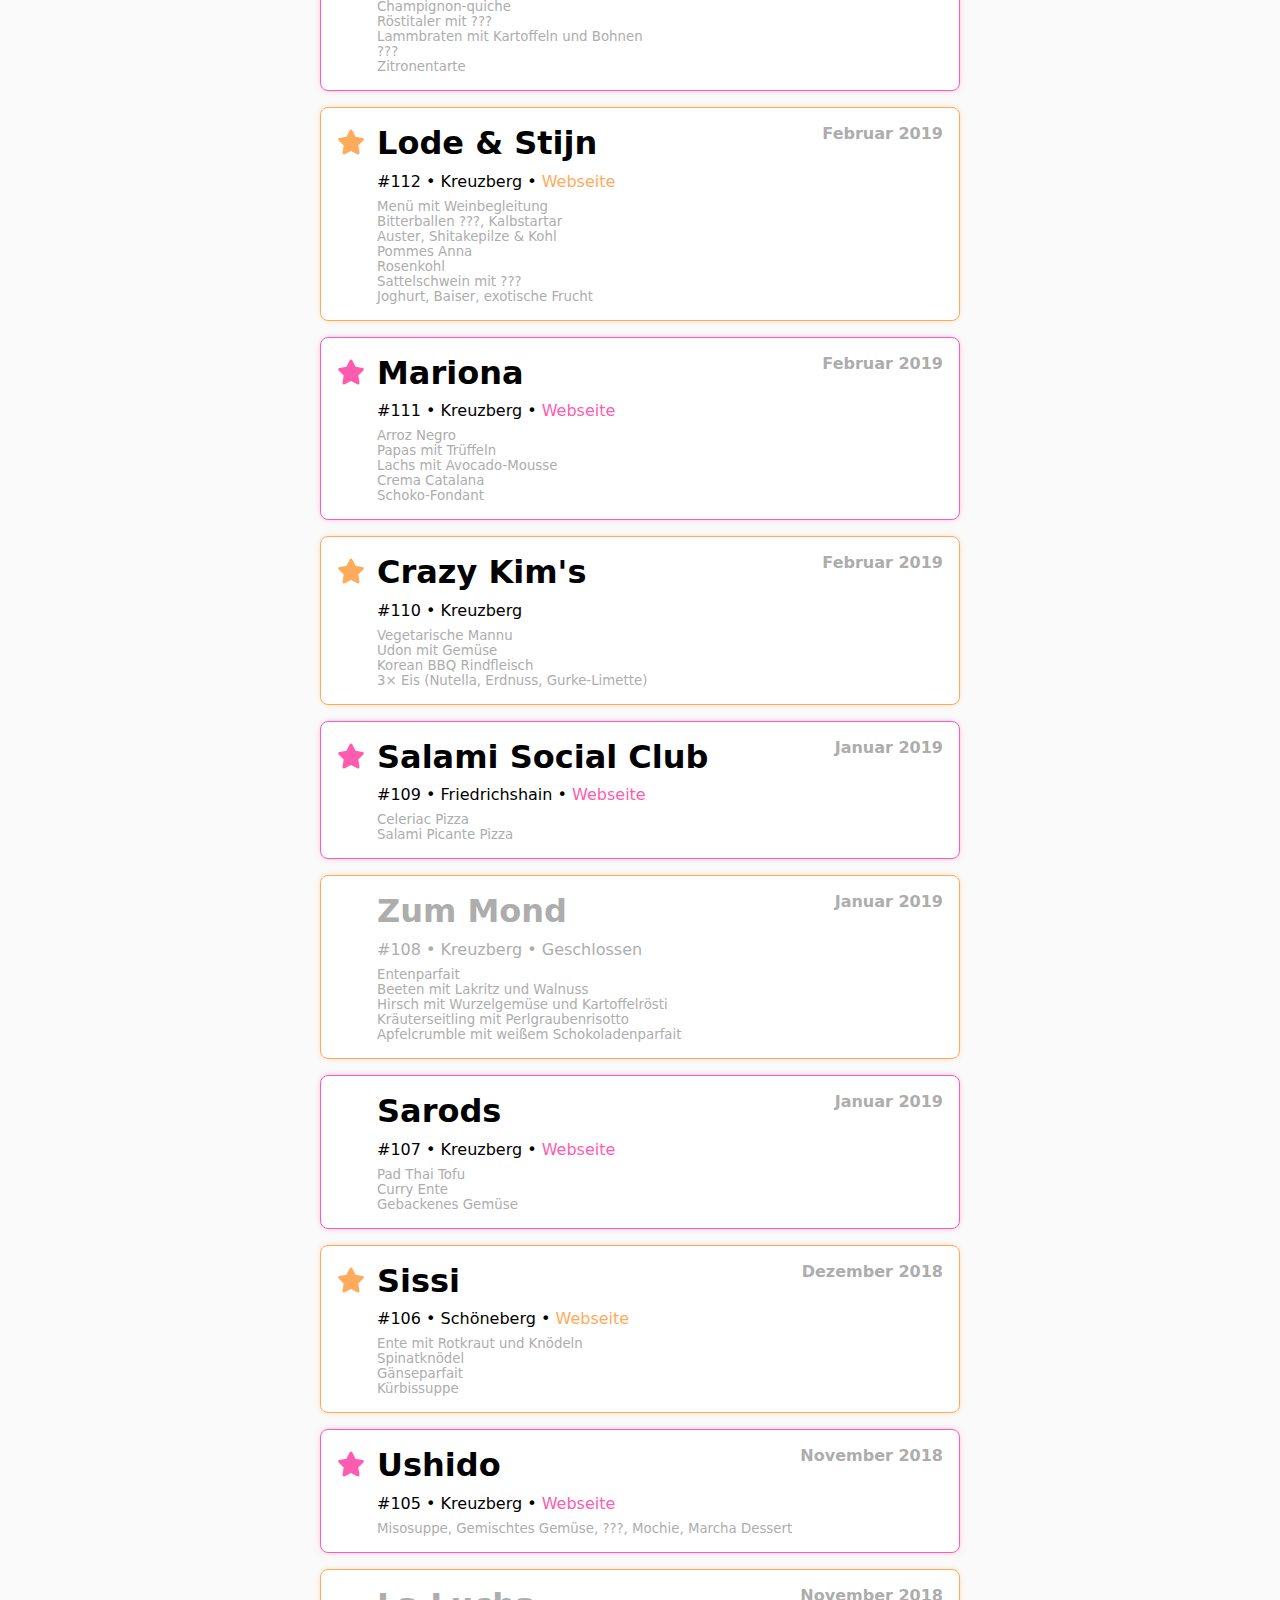
==== commit 42f216f0: "index.html: fix w3c warnings" ====
--- a/mittwochsdates/index.html
+++ b/mittwochsdates/index.html
@@ -1,8 +1,8 @@
 <!doctype html>
-<html>
+<html lang="de">
   <head>
     <meta charset="utf-8">
-    <meta name="viewport" content="width=device-width, initial-scale=1" />
+    <meta name="viewport" content="width=device-width, initial-scale=1">
     <meta name="apple-mobile-web-app-capable" content="yes">
     <meta name="theme-color" content="#fafafa">
     <link rel="stylesheet" type="text/css" href="style.css">
@@ -15,10 +15,9 @@
   <body>
     <h1>Mittwochsdates</h1>
     <p id="stats"></p>
-    <svg id="graph" width="100%" height="5em"></svg>
     <div id="searchbar">
       <div>
-        <input id="search" type="text" placeholder="Suche"/>
+        <input id="search" type="text" placeholder="Suche">
         <span id="count" hidden></span>
       </div>
     </div>
